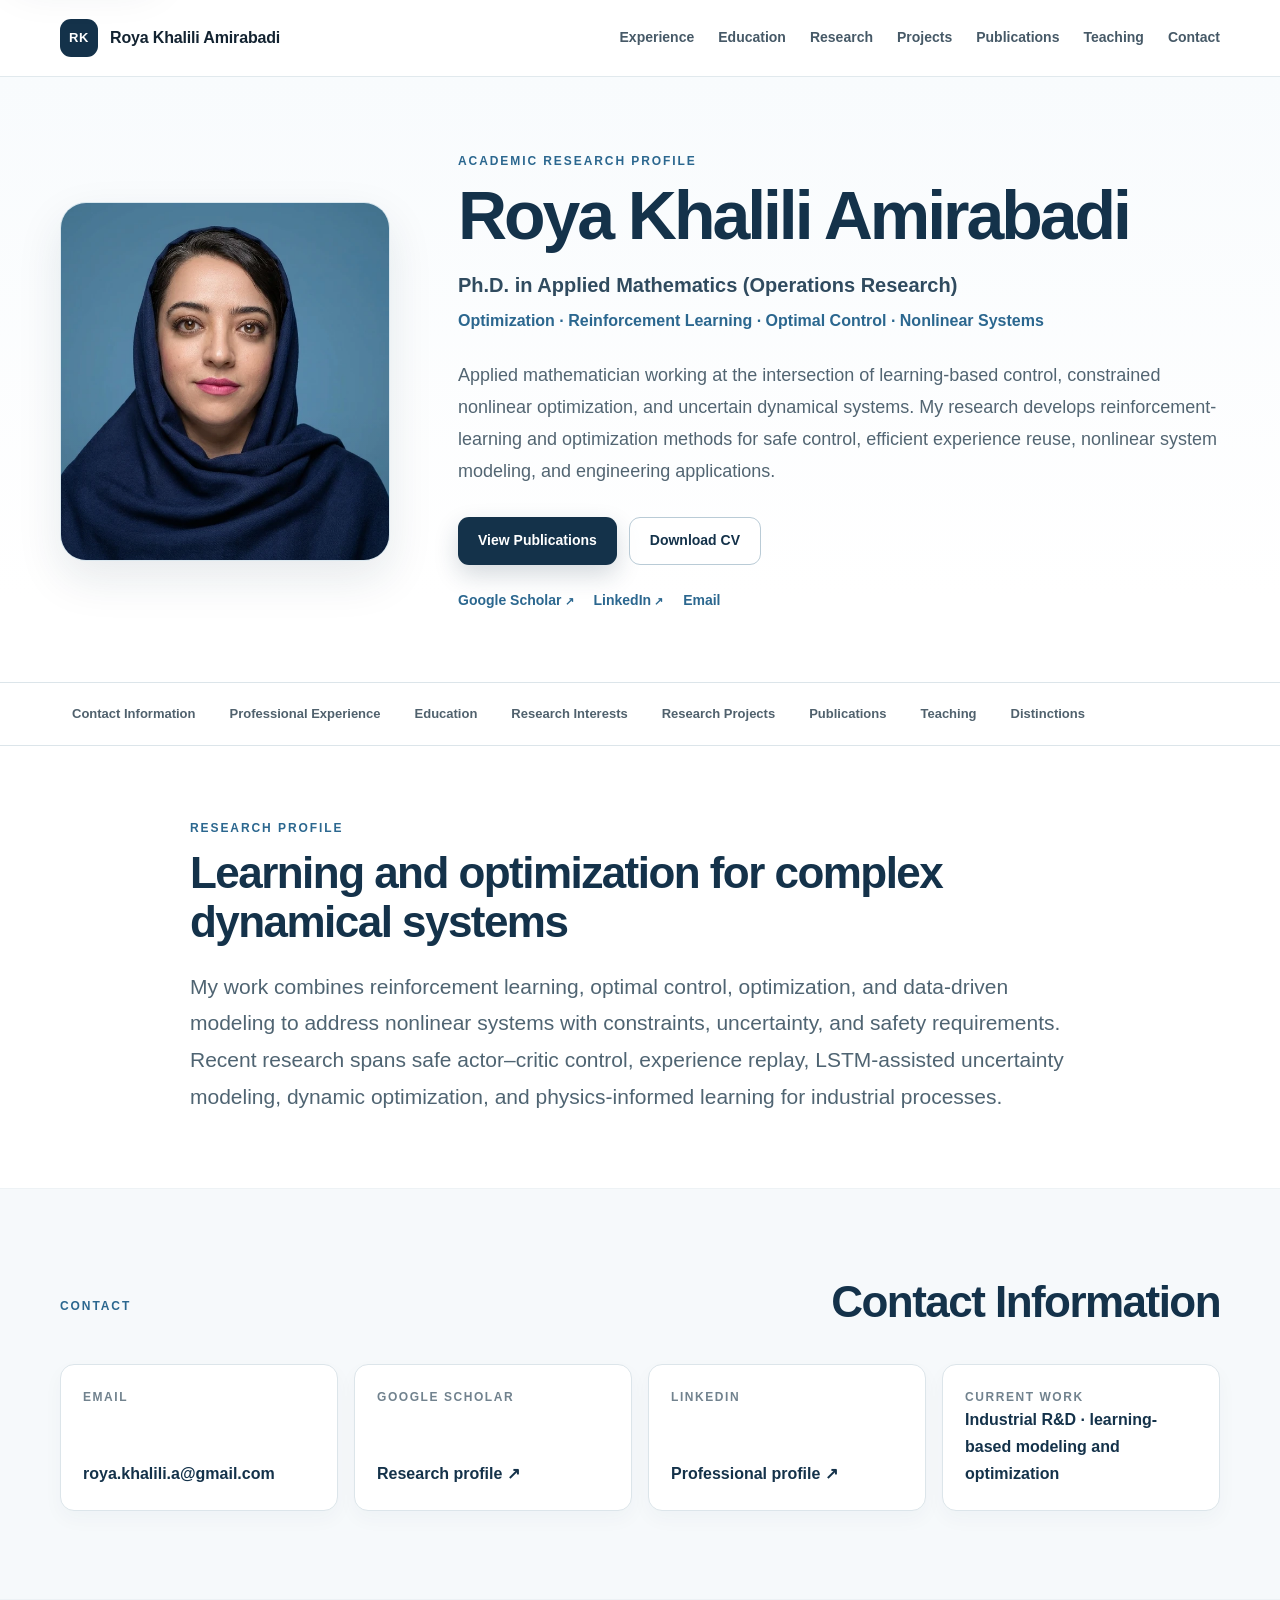
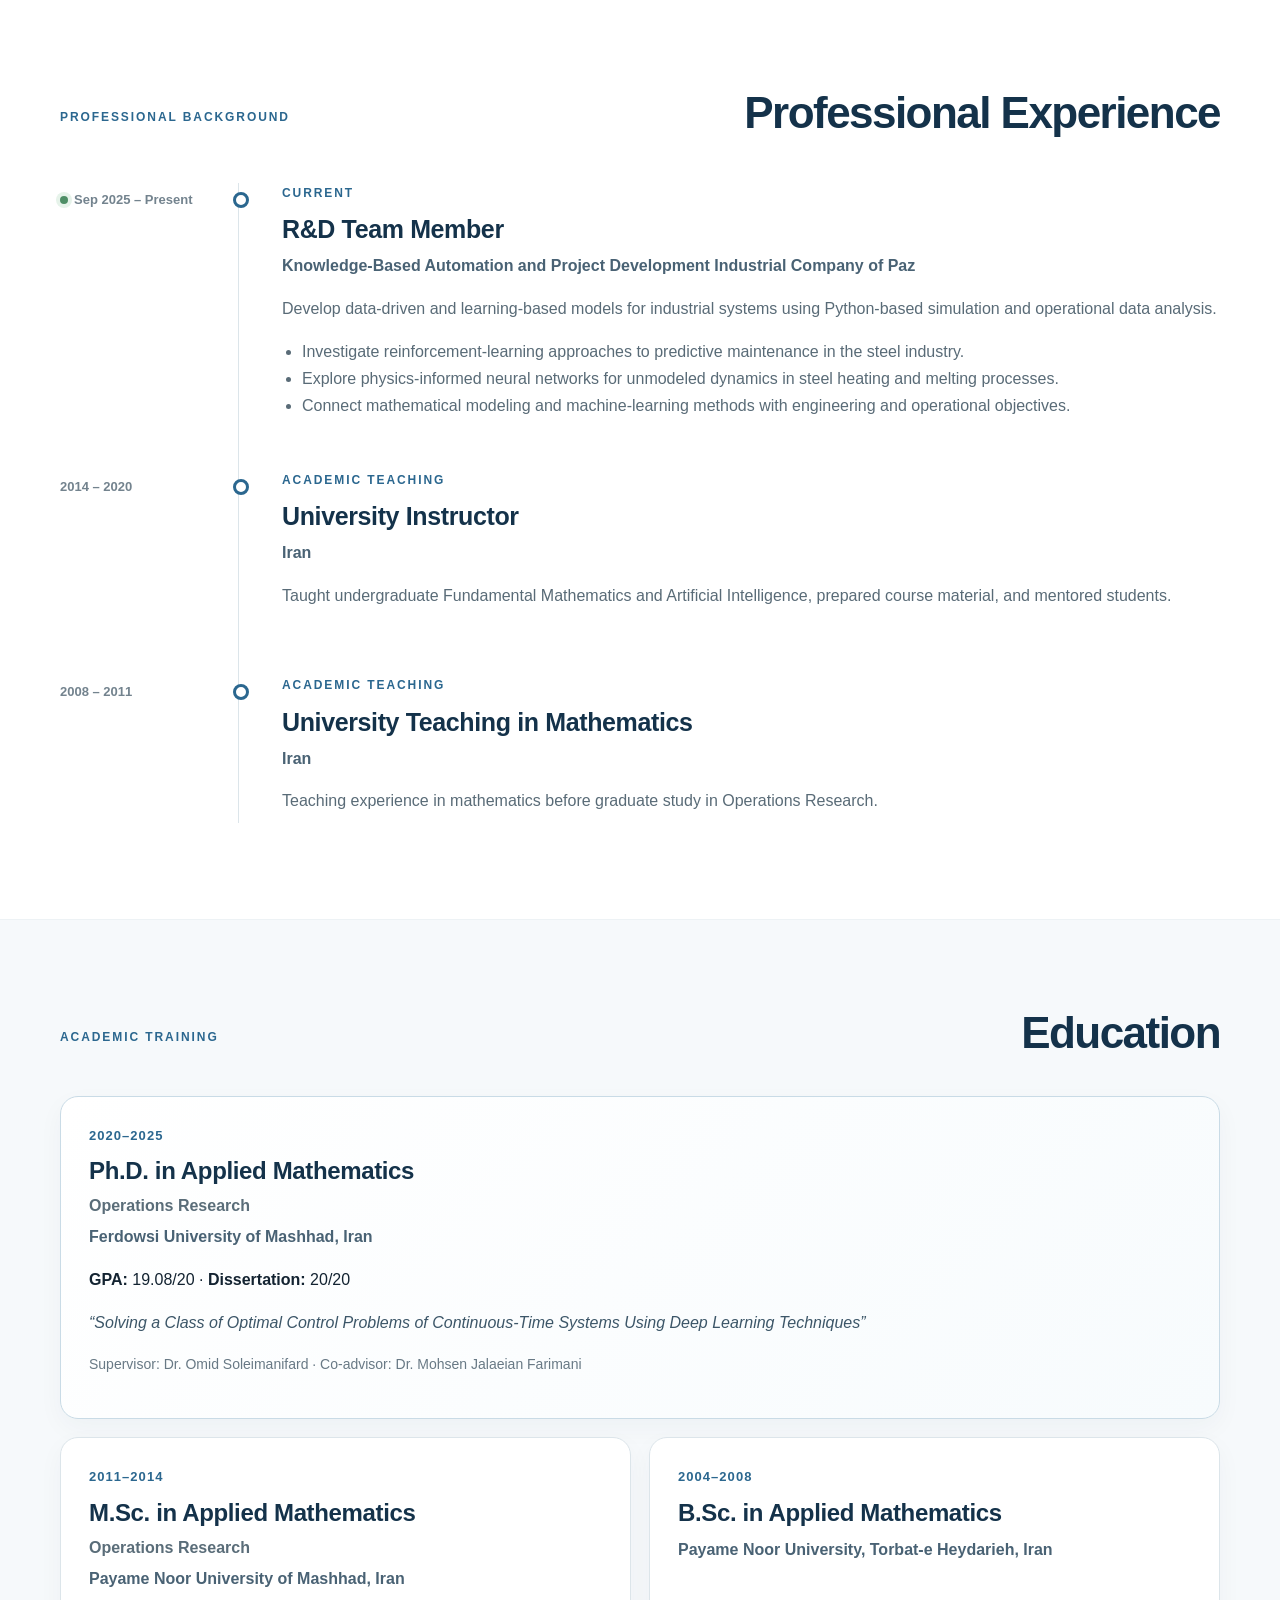
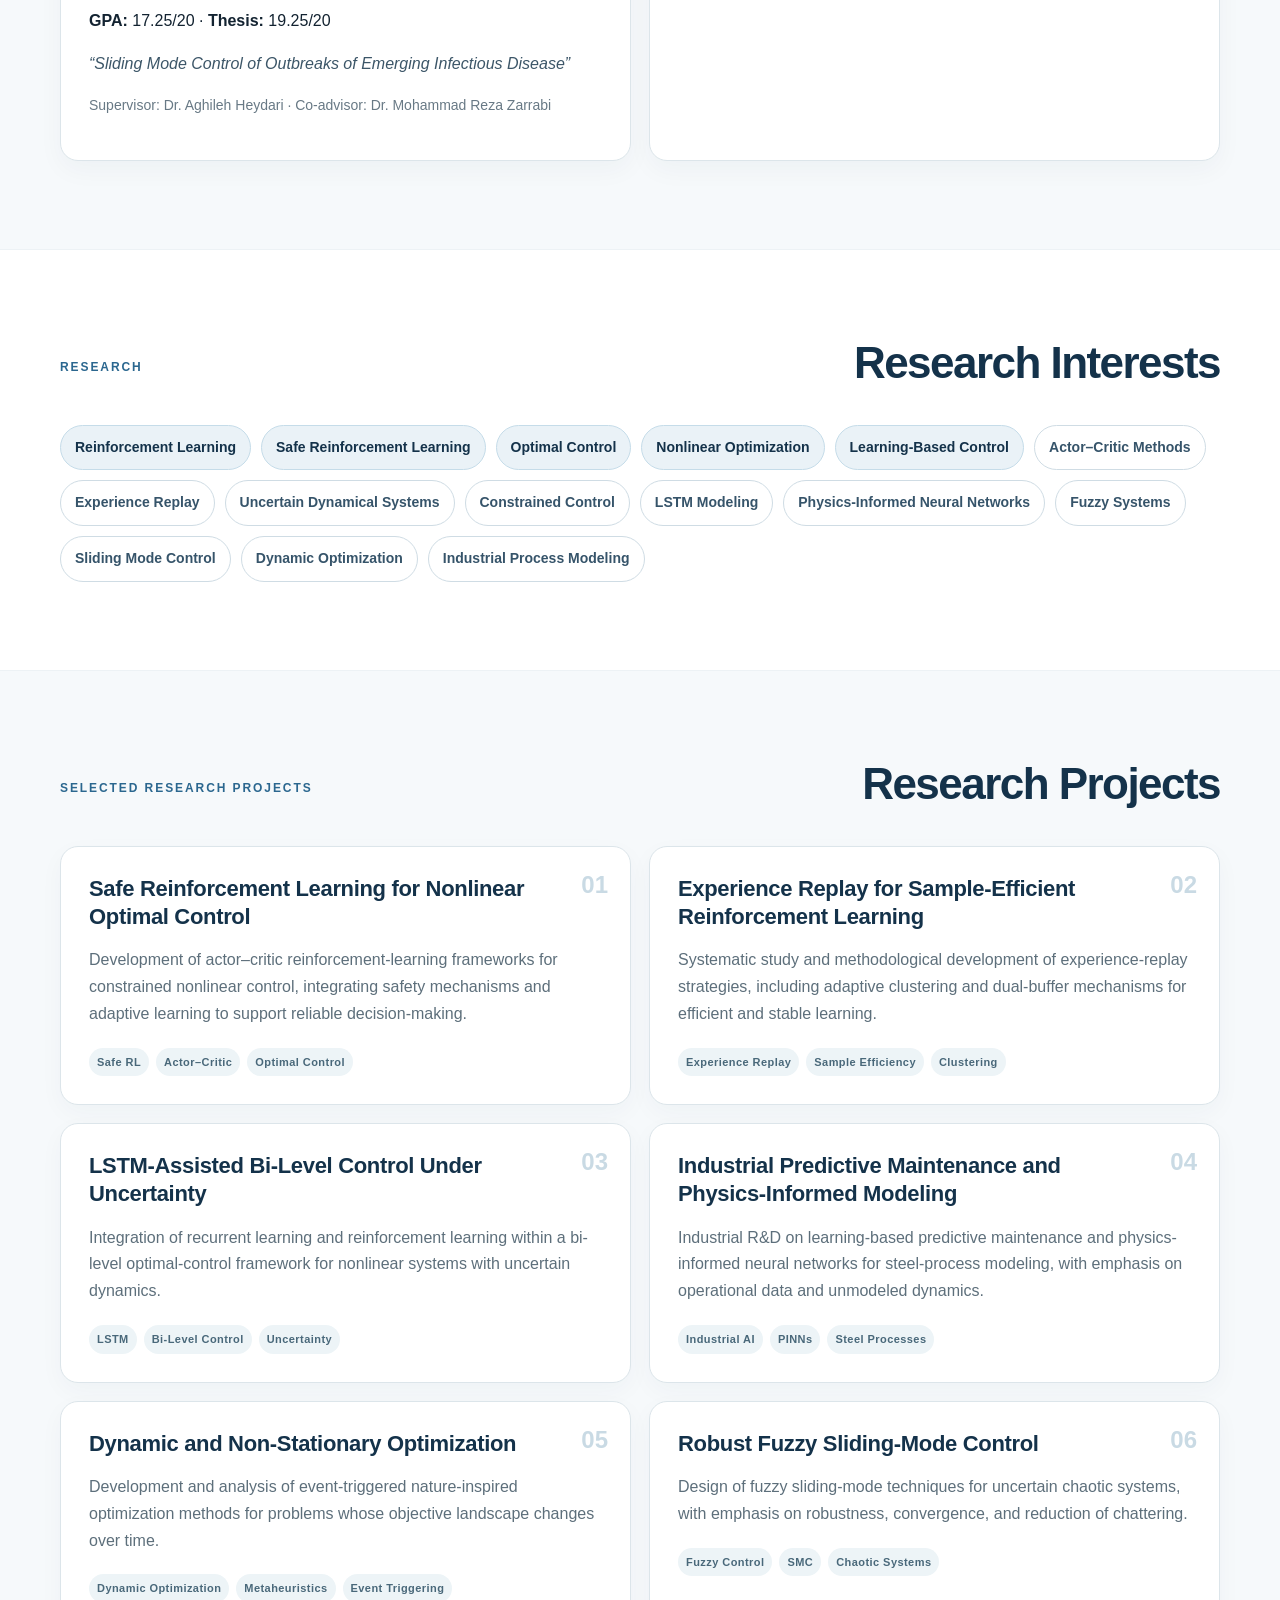
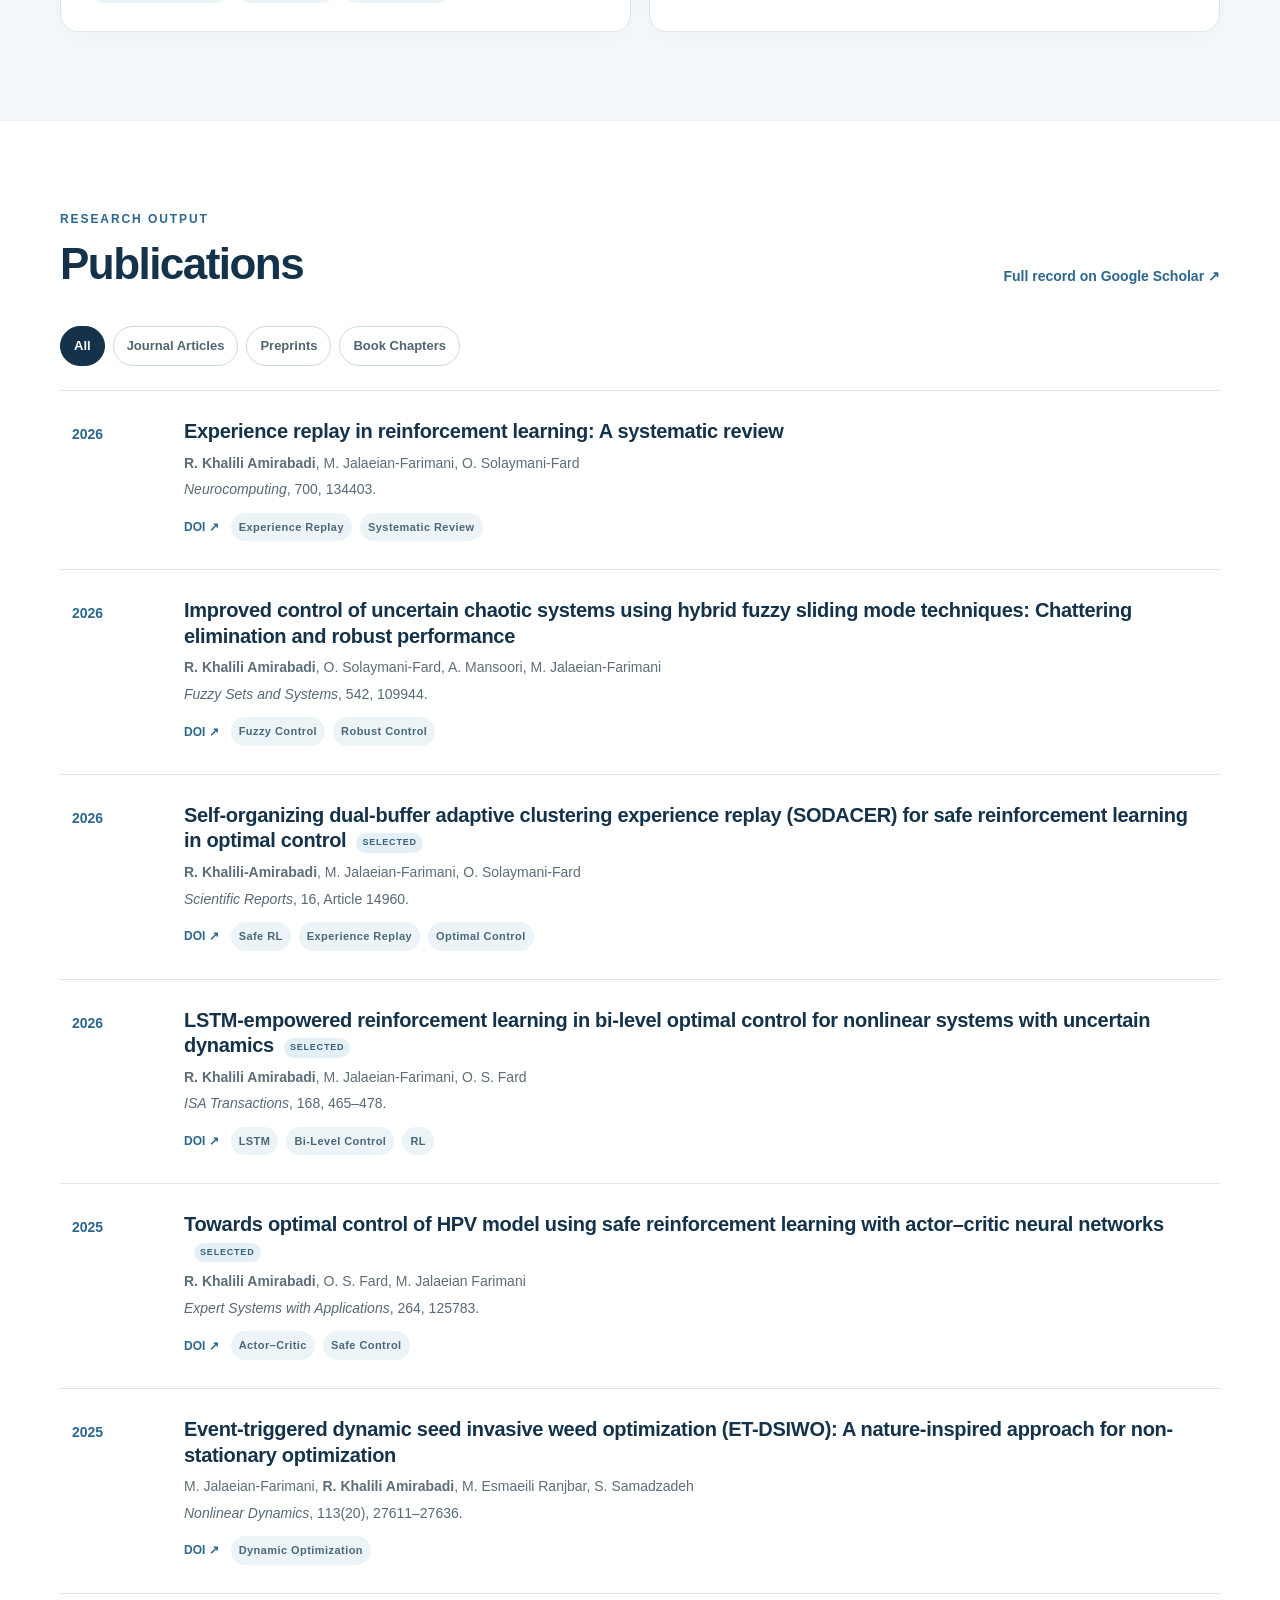
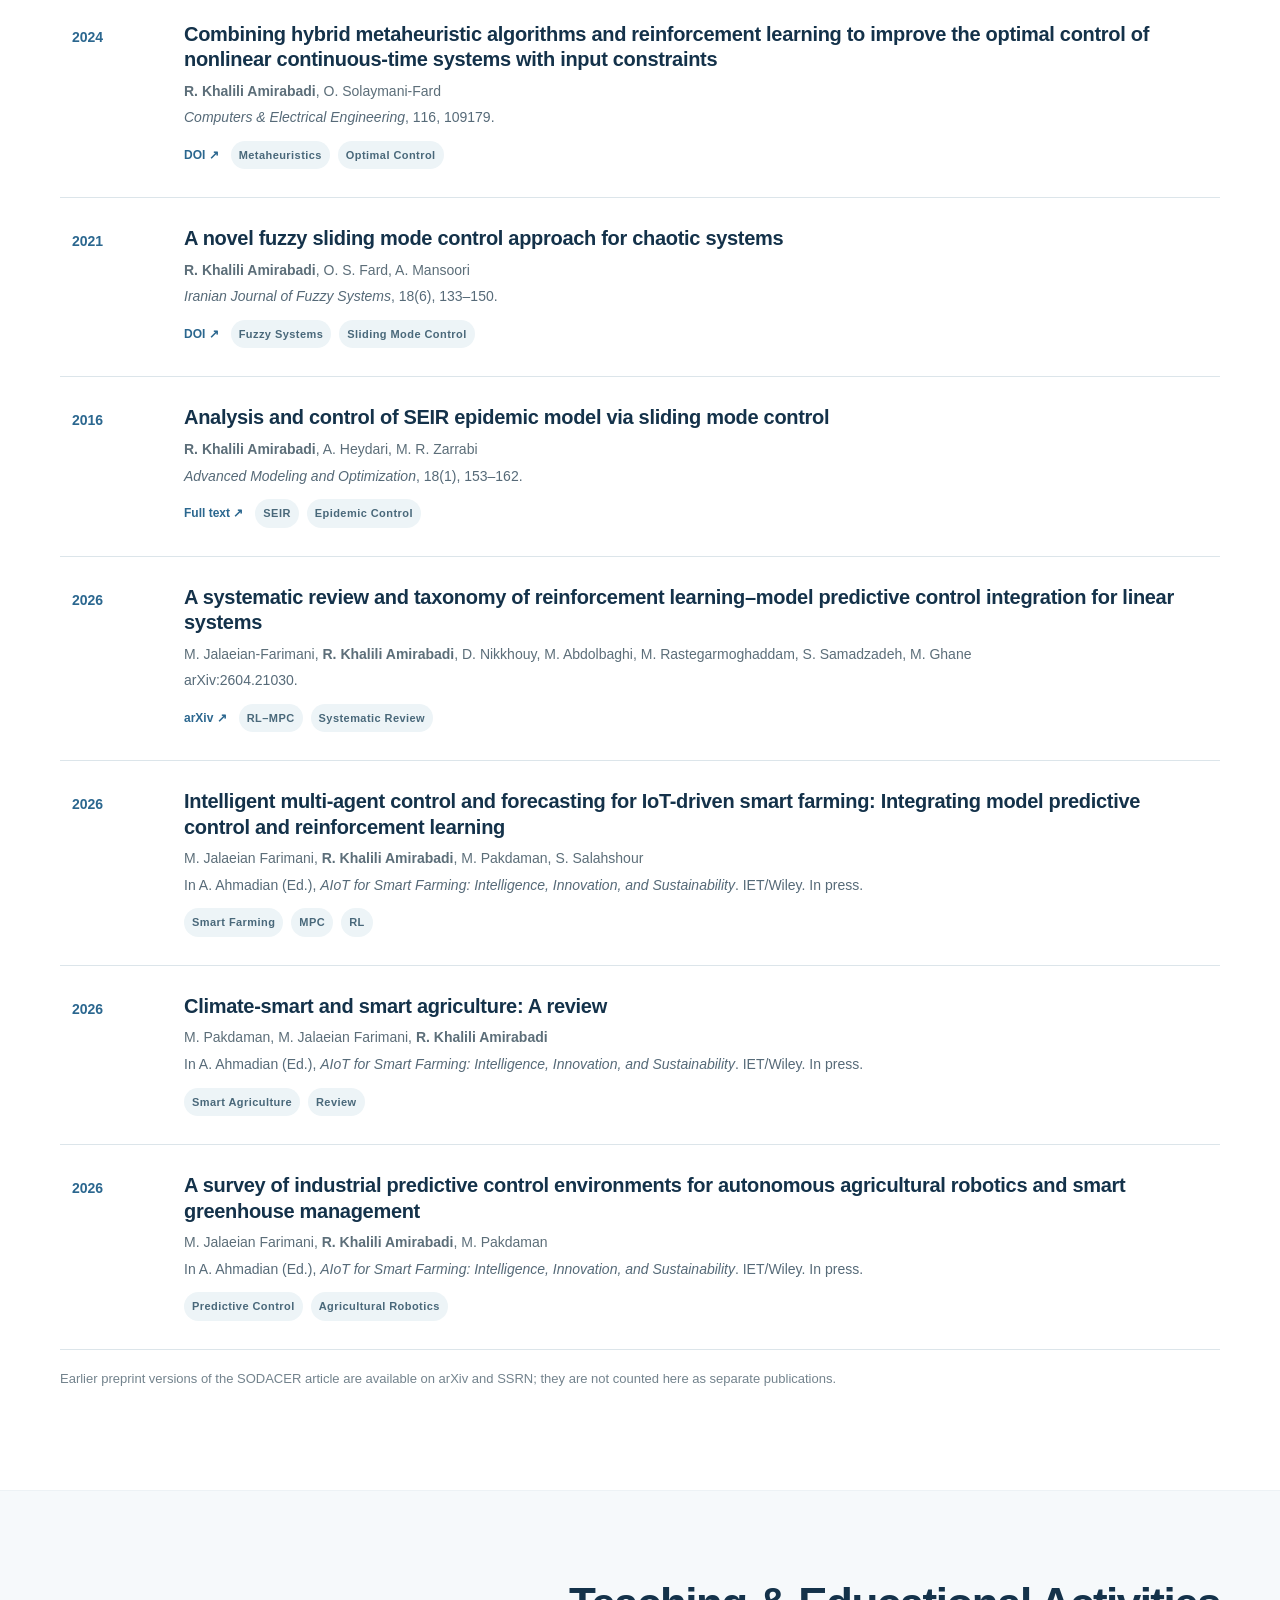
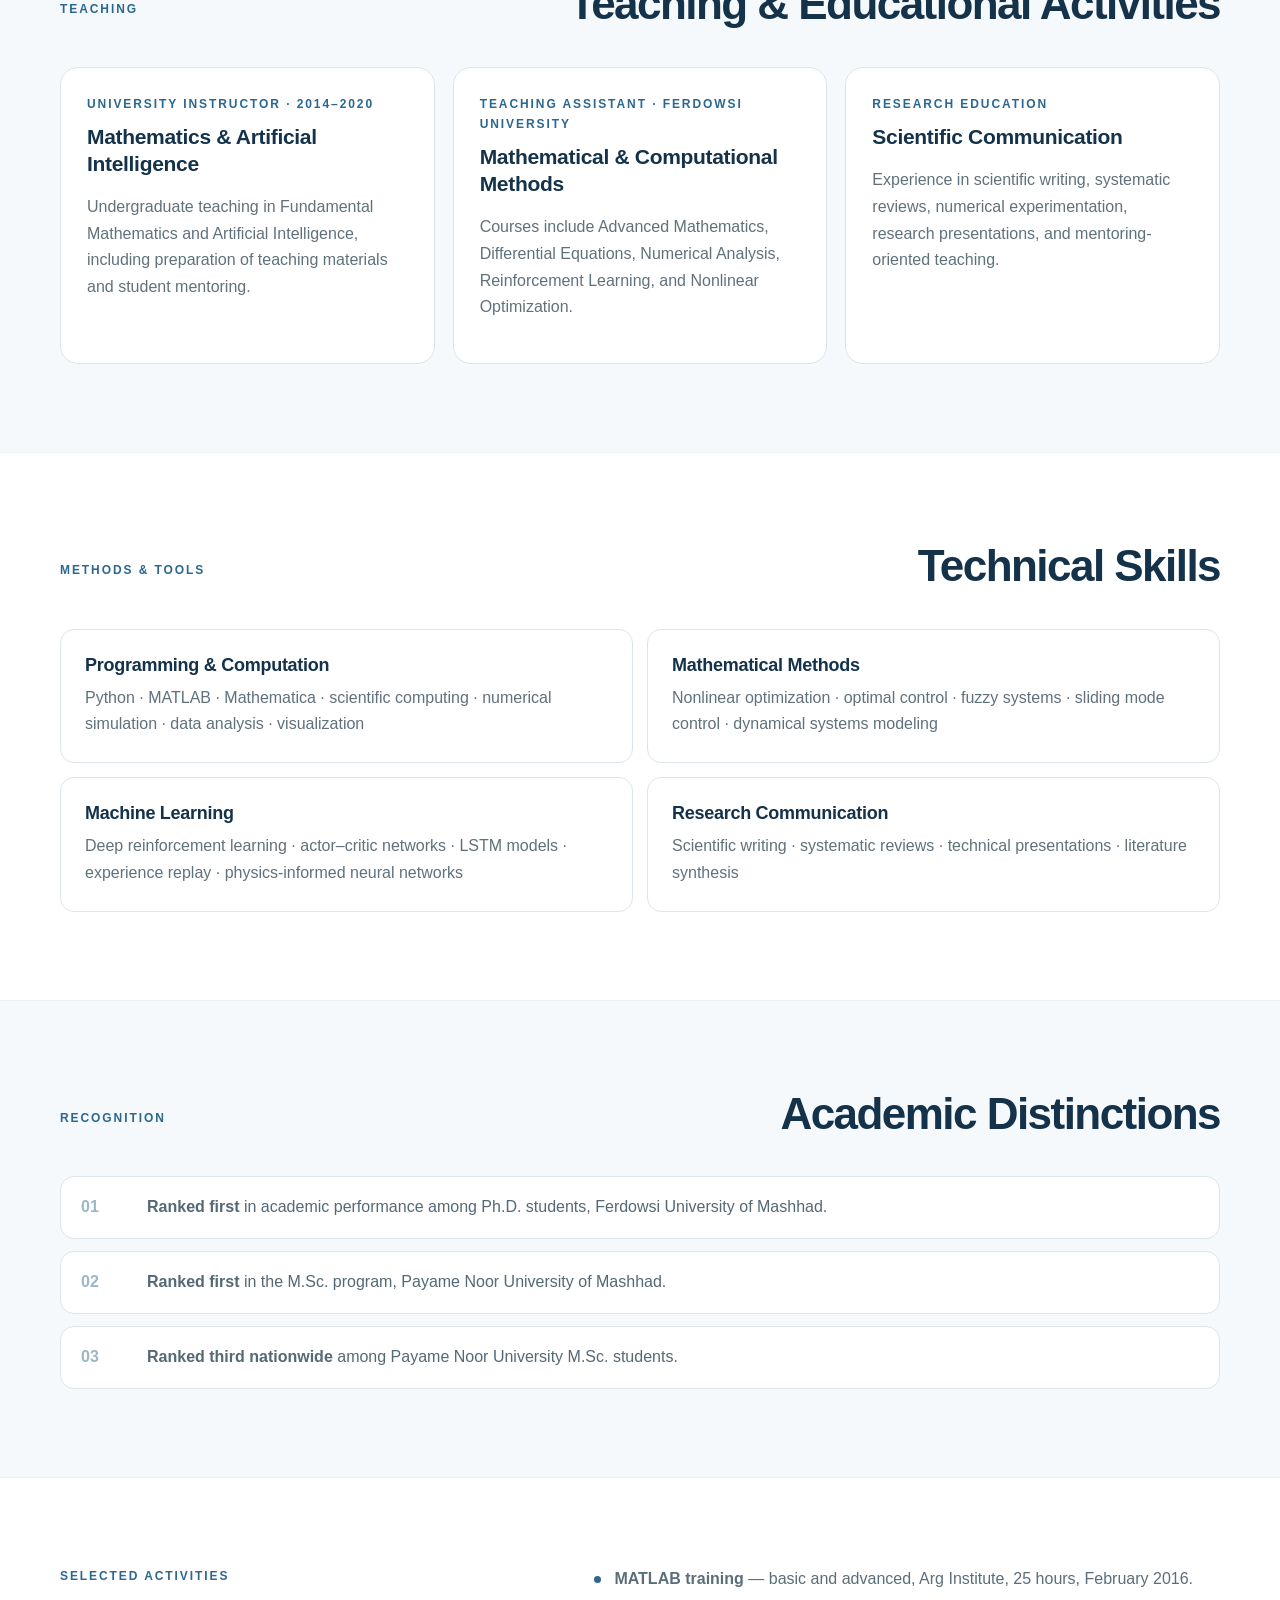
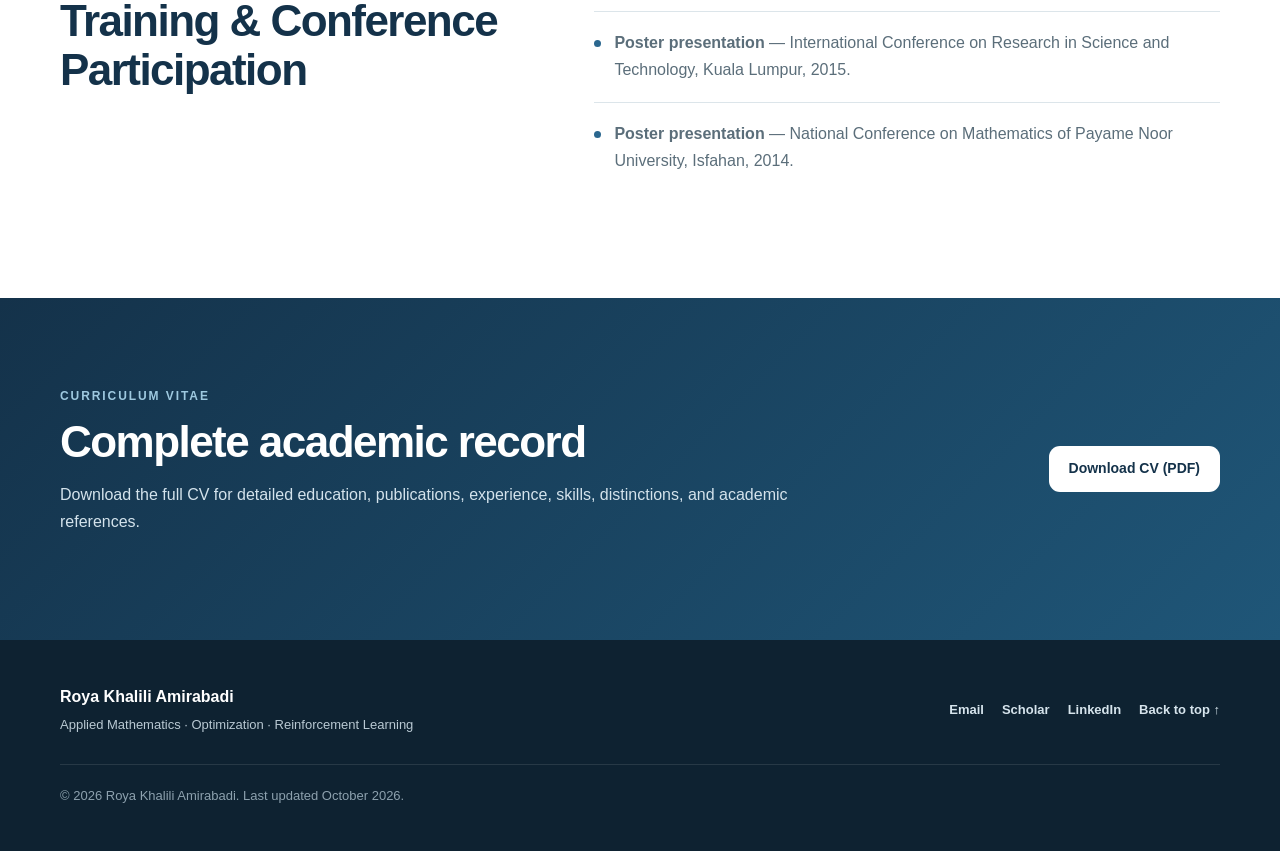
==== index.html @ 7af7f5ce "Publish academic website" ====
<!doctype html>
<html lang="en">
<head>
  <meta charset="utf-8" />
  <meta name="viewport" content="width=device-width, initial-scale=1" />
  <meta name="theme-color" content="#14324a" />
  <meta name="description" content="Academic website of Roya Khalili Amirabadi — Applied Mathematics, Optimization, Reinforcement Learning, Optimal Control, and intelligent dynamical systems." />
  <meta name="author" content="Roya Khalili Amirabadi" />
  <meta name="robots" content="index,follow" />

  <meta property="og:type" content="website" />
  <meta property="og:title" content="Roya Khalili Amirabadi | Applied Mathematics, Optimization & Reinforcement Learning" />
  <meta property="og:description" content="Research in reinforcement learning, nonlinear optimal control, optimization, uncertain dynamical systems, and industrial intelligent modeling." />
  <meta property="og:image" content="assets/og-profile.jpg" />
  <meta name="twitter:card" content="summary_large_image" />

  <title>Roya Khalili Amirabadi | Applied Mathematics · Optimization · Reinforcement Learning</title>
  <link rel="icon" href="assets/favicon.svg" type="image/svg+xml" />
  <link rel="stylesheet" href="styles.css" />

  <script type="application/ld+json">
  {
    "@context": "https://schema.org",
    "@type": "Person",
    "name": "Roya Khalili Amirabadi",
    "url": "",
    "image": "assets/roya-khalili-amirabadi.webp",
    "email": "mailto:roya.khalili.a@gmail.com",
    "jobTitle": "Applied Mathematics Researcher",
    "alumniOf": {
      "@type": "CollegeOrUniversity",
      "name": "Ferdowsi University of Mashhad"
    },
    "sameAs": [
      "https://scholar.google.com/citations?user=RggMn5oAAAAJ",
      "https://www.linkedin.com/in/roya-khalili-b30847133"
    ],
    "knowsAbout": [
      "Reinforcement Learning",
      "Optimal Control",
      "Optimization",
      "Safe Reinforcement Learning",
      "Nonlinear Dynamical Systems",
      "Physics-Informed Neural Networks"
    ]
  }
  </script>
</head>
<body>
  <a class="skip-link" href="#main">Skip to content</a>

  <header class="topbar" id="top">
    <div class="shell topbar-inner">
      <a class="brand" href="#home" aria-label="Roya Khalili Amirabadi home">
        <span class="brand-mark">RK</span>
        <span class="brand-name">Roya Khalili Amirabadi</span>
      </a>
      <button class="menu-button" type="button" aria-expanded="false" aria-controls="site-nav" aria-label="Open navigation">
        <span></span><span></span><span></span>
      </button>
      <nav class="site-nav" id="site-nav" aria-label="Primary navigation">
        <a href="#experience">Experience</a>
        <a href="#education">Education</a>
        <a href="#research">Research</a>
        <a href="#projects">Projects</a>
        <a href="#publications">Publications</a>
        <a href="#teaching">Teaching</a>
        <a href="#contact">Contact</a>
      </nav>
    </div>
  </header>

  <main id="main">
    <section class="hero section" id="home">
      <div class="shell hero-grid">
        <div class="portrait-wrap reveal">
          <div class="portrait-frame">
            <img src="assets/roya-khalili-amirabadi.webp" alt="Portrait of Roya Khalili Amirabadi" class="portrait" />
          </div>
        </div>

        <div class="hero-copy reveal">
          <p class="eyebrow">Academic Research Profile</p>
          <h1>Roya Khalili Amirabadi</h1>
          <p class="hero-role">Ph.D. in Applied Mathematics (Operations Research)</p>
          <p class="hero-fields">Optimization · Reinforcement Learning · Optimal Control · Nonlinear Systems</p>
          <p class="hero-summary">
            Applied mathematician working at the intersection of learning-based control, constrained nonlinear optimization, and uncertain dynamical systems. My research develops reinforcement-learning and optimization methods for safe control, efficient experience reuse, nonlinear system modeling, and engineering applications.
          </p>
          <div class="hero-actions">
            <a class="button primary" href="#publications">View Publications</a>
            <a class="button secondary" href="assets/Roya_Khalili_Amirabadi_CV.pdf" target="_blank" rel="noopener">Download CV</a>
          </div>
          <div class="profile-links" aria-label="Academic profile links">
            <a href="https://scholar.google.com/citations?user=RggMn5oAAAAJ" target="_blank" rel="noopener">Google Scholar</a>
            <a href="https://www.linkedin.com/in/roya-khalili-b30847133" target="_blank" rel="noopener">LinkedIn</a>
            <a href="mailto:roya.khalili.a@gmail.com">Email</a>
          </div>
        </div>
      </div>
    </section>

    <section class="quick-nav" aria-label="Section shortcuts">
      <div class="shell quick-nav-scroll">
        <a href="#contact">Contact Information</a>
        <a href="#experience">Professional Experience</a>
        <a href="#education">Education</a>
        <a href="#research">Research Interests</a>
        <a href="#projects">Research Projects</a>
        <a href="#publications">Publications</a>
        <a href="#teaching">Teaching</a>
        <a href="#distinctions">Distinctions</a>
      </div>
    </section>

    <section class="section compact" id="research-profile">
      <div class="shell narrow reveal">
        <p class="kicker">Research profile</p>
        <h2>Learning and optimization for complex dynamical systems</h2>
        <p class="lead">
          My work combines reinforcement learning, optimal control, optimization, and data-driven modeling to address nonlinear systems with constraints, uncertainty, and safety requirements. Recent research spans safe actor–critic control, experience replay, LSTM-assisted uncertainty modeling, dynamic optimization, and physics-informed learning for industrial processes.
        </p>
      </div>
    </section>

    <section class="section alt" id="contact">
      <div class="shell">
        <div class="section-heading reveal">
          <p class="kicker">Contact</p>
          <h2>Contact Information</h2>
        </div>
        <div class="contact-grid reveal">
          <article class="info-card">
            <span class="info-label">Email</span>
            <a href="mailto:roya.khalili.a@gmail.com">roya.khalili.a@gmail.com</a>
          </article>
          <article class="info-card">
            <span class="info-label">Google Scholar</span>
            <a href="https://scholar.google.com/citations?user=RggMn5oAAAAJ" target="_blank" rel="noopener">Research profile ↗</a>
          </article>
          <article class="info-card">
            <span class="info-label">LinkedIn</span>
            <a href="https://www.linkedin.com/in/roya-khalili-b30847133" target="_blank" rel="noopener">Professional profile ↗</a>
          </article>
          <article class="info-card">
            <span class="info-label">Current work</span>
            <span>Industrial R&amp;D · learning-based modeling and optimization</span>
          </article>
        </div>
      </div>
    </section>

    <section class="section" id="experience">
      <div class="shell">
        <div class="section-heading reveal">
          <p class="kicker">Professional background</p>
          <h2>Professional Experience</h2>
        </div>
        <div class="timeline reveal">
          <article class="timeline-item">
            <div class="timeline-meta"><span class="status-dot"></span>Sep 2025 – Present</div>
            <div class="timeline-content">
              <p class="overline">Current</p>
              <h3>R&amp;D Team Member</h3>
              <p class="institution">Knowledge-Based Automation and Project Development Industrial Company of Paz</p>
              <p>Develop data-driven and learning-based models for industrial systems using Python-based simulation and operational data analysis.</p>
              <ul>
                <li>Investigate reinforcement-learning approaches to predictive maintenance in the steel industry.</li>
                <li>Explore physics-informed neural networks for unmodeled dynamics in steel heating and melting processes.</li>
                <li>Connect mathematical modeling and machine-learning methods with engineering and operational objectives.</li>
              </ul>
            </div>
          </article>
          <article class="timeline-item">
            <div class="timeline-meta">2014 – 2020</div>
            <div class="timeline-content">
              <p class="overline">Academic teaching</p>
              <h3>University Instructor</h3>
              <p class="institution">Iran</p>
              <p>Taught undergraduate Fundamental Mathematics and Artificial Intelligence, prepared course material, and mentored students.</p>
            </div>
          </article>
          <article class="timeline-item">
            <div class="timeline-meta">2008 – 2011</div>
            <div class="timeline-content">
              <p class="overline">Academic teaching</p>
              <h3>University Teaching in Mathematics</h3>
              <p class="institution">Iran</p>
              <p>Teaching experience in mathematics before graduate study in Operations Research.</p>
            </div>
          </article>
        </div>
      </div>
    </section>

    <section class="section alt" id="education">
      <div class="shell">
        <div class="section-heading reveal">
          <p class="kicker">Academic training</p>
          <h2>Education</h2>
        </div>
        <div class="education-grid reveal">
          <article class="degree-card featured">
            <div class="degree-year">2020–2025</div>
            <h3>Ph.D. in Applied Mathematics</h3>
            <p class="degree-specialty">Operations Research</p>
            <p class="institution">Ferdowsi University of Mashhad, Iran</p>
            <p><strong>GPA:</strong> 19.08/20 · <strong>Dissertation:</strong> 20/20</p>
            <p class="thesis-title">“Solving a Class of Optimal Control Problems of Continuous-Time Systems Using Deep Learning Techniques”</p>
            <p class="small">Supervisor: Dr. Omid Soleimanifard · Co-advisor: Dr. Mohsen Jalaeian Farimani</p>
          </article>
          <article class="degree-card">
            <div class="degree-year">2011–2014</div>
            <h3>M.Sc. in Applied Mathematics</h3>
            <p class="degree-specialty">Operations Research</p>
            <p class="institution">Payame Noor University of Mashhad, Iran</p>
            <p><strong>GPA:</strong> 17.25/20 · <strong>Thesis:</strong> 19.25/20</p>
            <p class="thesis-title">“Sliding Mode Control of Outbreaks of Emerging Infectious Disease”</p>
            <p class="small">Supervisor: Dr. Aghileh Heydari · Co-advisor: Dr. Mohammad Reza Zarrabi</p>
          </article>
          <article class="degree-card">
            <div class="degree-year">2004–2008</div>
            <h3>B.Sc. in Applied Mathematics</h3>
            <p class="institution">Payame Noor University, Torbat-e Heydarieh, Iran</p>
          </article>
        </div>
      </div>
    </section>

    <section class="section" id="research">
      <div class="shell">
        <div class="section-heading reveal">
          <p class="kicker">Research</p>
          <h2>Research Interests</h2>
        </div>
        <div class="tag-cloud reveal" aria-label="Research interests">
          <span>Reinforcement Learning</span>
          <span>Safe Reinforcement Learning</span>
          <span>Optimal Control</span>
          <span>Nonlinear Optimization</span>
          <span>Learning-Based Control</span>
          <span>Actor–Critic Methods</span>
          <span>Experience Replay</span>
          <span>Uncertain Dynamical Systems</span>
          <span>Constrained Control</span>
          <span>LSTM Modeling</span>
          <span>Physics-Informed Neural Networks</span>
          <span>Fuzzy Systems</span>
          <span>Sliding Mode Control</span>
          <span>Dynamic Optimization</span>
          <span>Industrial Process Modeling</span>
        </div>
      </div>
    </section>

    <section class="section alt" id="projects">
      <div class="shell">
        <div class="section-heading reveal">
          <p class="kicker">Selected research projects</p>
          <h2>Research Projects</h2>
        </div>
        <div class="project-grid reveal">
          <article class="project-card">
            <span class="project-number">01</span>
            <h3>Safe Reinforcement Learning for Nonlinear Optimal Control</h3>
            <p>Development of actor–critic reinforcement-learning frameworks for constrained nonlinear control, integrating safety mechanisms and adaptive learning to support reliable decision-making.</p>
            <div class="project-tags"><span>Safe RL</span><span>Actor–Critic</span><span>Optimal Control</span></div>
          </article>
          <article class="project-card">
            <span class="project-number">02</span>
            <h3>Experience Replay for Sample-Efficient Reinforcement Learning</h3>
            <p>Systematic study and methodological development of experience-replay strategies, including adaptive clustering and dual-buffer mechanisms for efficient and stable learning.</p>
            <div class="project-tags"><span>Experience Replay</span><span>Sample Efficiency</span><span>Clustering</span></div>
          </article>
          <article class="project-card">
            <span class="project-number">03</span>
            <h3>LSTM-Assisted Bi-Level Control Under Uncertainty</h3>
            <p>Integration of recurrent learning and reinforcement learning within a bi-level optimal-control framework for nonlinear systems with uncertain dynamics.</p>
            <div class="project-tags"><span>LSTM</span><span>Bi-Level Control</span><span>Uncertainty</span></div>
          </article>
          <article class="project-card">
            <span class="project-number">04</span>
            <h3>Industrial Predictive Maintenance and Physics-Informed Modeling</h3>
            <p>Industrial R&amp;D on learning-based predictive maintenance and physics-informed neural networks for steel-process modeling, with emphasis on operational data and unmodeled dynamics.</p>
            <div class="project-tags"><span>Industrial AI</span><span>PINNs</span><span>Steel Processes</span></div>
          </article>
          <article class="project-card">
            <span class="project-number">05</span>
            <h3>Dynamic and Non-Stationary Optimization</h3>
            <p>Development and analysis of event-triggered nature-inspired optimization methods for problems whose objective landscape changes over time.</p>
            <div class="project-tags"><span>Dynamic Optimization</span><span>Metaheuristics</span><span>Event Triggering</span></div>
          </article>
          <article class="project-card">
            <span class="project-number">06</span>
            <h3>Robust Fuzzy Sliding-Mode Control</h3>
            <p>Design of fuzzy sliding-mode techniques for uncertain chaotic systems, with emphasis on robustness, convergence, and reduction of chattering.</p>
            <div class="project-tags"><span>Fuzzy Control</span><span>SMC</span><span>Chaotic Systems</span></div>
          </article>
        </div>
      </div>
    </section>

    <section class="section" id="publications">
      <div class="shell">
        <div class="section-heading publications-heading reveal">
          <div>
            <p class="kicker">Research output</p>
            <h2>Publications</h2>
          </div>
          <a class="text-link" href="https://scholar.google.com/citations?user=RggMn5oAAAAJ" target="_blank" rel="noopener">Full record on Google Scholar ↗</a>
        </div>

        <div class="publication-controls reveal" role="group" aria-label="Publication filters">
          <button class="filter active" data-filter="all">All</button>
          <button class="filter" data-filter="journal">Journal Articles</button>
          <button class="filter" data-filter="preprint">Preprints</button>
          <button class="filter" data-filter="chapter">Book Chapters</button>
        </div>

        <div class="publication-list reveal">
          <article class="publication" data-type="journal">
            <div class="pub-year">2026</div>
            <div class="pub-content">
              <h3>Experience replay in reinforcement learning: A systematic review</h3>
              <p class="authors"><strong>R. Khalili Amirabadi</strong>, M. Jalaeian-Farimani, O. Solaymani-Fard</p>
              <p class="venue"><em>Neurocomputing</em>, 700, 134403.</p>
              <div class="pub-actions">
                <a href="https://doi.org/10.1016/j.neucom.2026.134403" target="_blank" rel="noopener">DOI ↗</a>
                <span class="topic">Experience Replay</span><span class="topic">Systematic Review</span>
              </div>
            </div>
          </article>

          <article class="publication" data-type="journal">
            <div class="pub-year">2026</div>
            <div class="pub-content">
              <h3>Improved control of uncertain chaotic systems using hybrid fuzzy sliding mode techniques: Chattering elimination and robust performance</h3>
              <p class="authors"><strong>R. Khalili Amirabadi</strong>, O. Solaymani-Fard, A. Mansoori, M. Jalaeian-Farimani</p>
              <p class="venue"><em>Fuzzy Sets and Systems</em>, 542, 109944.</p>
              <div class="pub-actions">
                <a href="https://doi.org/10.1016/j.fss.2026.109944" target="_blank" rel="noopener">DOI ↗</a>
                <span class="topic">Fuzzy Control</span><span class="topic">Robust Control</span>
              </div>
            </div>
          </article>

          <article class="publication highlight" data-type="journal">
            <div class="pub-year">2026</div>
            <div class="pub-content">
              <h3>Self-organizing dual-buffer adaptive clustering experience replay (SODACER) for safe reinforcement learning in optimal control</h3>
              <p class="authors"><strong>R. Khalili-Amirabadi</strong>, M. Jalaeian-Farimani, O. Solaymani-Fard</p>
              <p class="venue"><em>Scientific Reports</em>, 16, Article 14960.</p>
              <div class="pub-actions">
                <a href="https://doi.org/10.1038/s41598-026-44517-1" target="_blank" rel="noopener">DOI ↗</a>
                <span class="topic">Safe RL</span><span class="topic">Experience Replay</span><span class="topic">Optimal Control</span>
              </div>
            </div>
          </article>

          <article class="publication highlight" data-type="journal">
            <div class="pub-year">2026</div>
            <div class="pub-content">
              <h3>LSTM-empowered reinforcement learning in bi-level optimal control for nonlinear systems with uncertain dynamics</h3>
              <p class="authors"><strong>R. Khalili Amirabadi</strong>, M. Jalaeian-Farimani, O. S. Fard</p>
              <p class="venue"><em>ISA Transactions</em>, 168, 465–478.</p>
              <div class="pub-actions">
                <a href="https://doi.org/10.1016/j.isatra.2025.11.027" target="_blank" rel="noopener">DOI ↗</a>
                <span class="topic">LSTM</span><span class="topic">Bi-Level Control</span><span class="topic">RL</span>
              </div>
            </div>
          </article>

          <article class="publication highlight" data-type="journal">
            <div class="pub-year">2025</div>
            <div class="pub-content">
              <h3>Towards optimal control of HPV model using safe reinforcement learning with actor–critic neural networks</h3>
              <p class="authors"><strong>R. Khalili Amirabadi</strong>, O. S. Fard, M. Jalaeian Farimani</p>
              <p class="venue"><em>Expert Systems with Applications</em>, 264, 125783.</p>
              <div class="pub-actions">
                <a href="https://doi.org/10.1016/j.eswa.2024.125783" target="_blank" rel="noopener">DOI ↗</a>
                <span class="topic">Actor–Critic</span><span class="topic">Safe Control</span>
              </div>
            </div>
          </article>

          <article class="publication" data-type="journal">
            <div class="pub-year">2025</div>
            <div class="pub-content">
              <h3>Event-triggered dynamic seed invasive weed optimization (ET-DSIWO): A nature-inspired approach for non-stationary optimization</h3>
              <p class="authors">M. Jalaeian-Farimani, <strong>R. Khalili Amirabadi</strong>, M. Esmaeili Ranjbar, S. Samadzadeh</p>
              <p class="venue"><em>Nonlinear Dynamics</em>, 113(20), 27611–27636.</p>
              <div class="pub-actions">
                <a href="https://doi.org/10.1007/s11071-025-11513-5" target="_blank" rel="noopener">DOI ↗</a>
                <span class="topic">Dynamic Optimization</span>
              </div>
            </div>
          </article>

          <article class="publication" data-type="journal">
            <div class="pub-year">2024</div>
            <div class="pub-content">
              <h3>Combining hybrid metaheuristic algorithms and reinforcement learning to improve the optimal control of nonlinear continuous-time systems with input constraints</h3>
              <p class="authors"><strong>R. Khalili Amirabadi</strong>, O. Solaymani-Fard</p>
              <p class="venue"><em>Computers &amp; Electrical Engineering</em>, 116, 109179.</p>
              <div class="pub-actions">
                <a href="https://doi.org/10.1016/j.compeleceng.2024.109179" target="_blank" rel="noopener">DOI ↗</a>
                <span class="topic">Metaheuristics</span><span class="topic">Optimal Control</span>
              </div>
            </div>
          </article>

          <article class="publication" data-type="journal">
            <div class="pub-year">2021</div>
            <div class="pub-content">
              <h3>A novel fuzzy sliding mode control approach for chaotic systems</h3>
              <p class="authors"><strong>R. Khalili Amirabadi</strong>, O. S. Fard, A. Mansoori</p>
              <p class="venue"><em>Iranian Journal of Fuzzy Systems</em>, 18(6), 133–150.</p>
              <div class="pub-actions">
                <a href="https://doi.org/10.22111/ijfs.2021.6338" target="_blank" rel="noopener">DOI ↗</a>
                <span class="topic">Fuzzy Systems</span><span class="topic">Sliding Mode Control</span>
              </div>
            </div>
          </article>

          <article class="publication" data-type="journal">
            <div class="pub-year">2016</div>
            <div class="pub-content">
              <h3>Analysis and control of SEIR epidemic model via sliding mode control</h3>
              <p class="authors"><strong>R. Khalili Amirabadi</strong>, A. Heydari, M. R. Zarrabi</p>
              <p class="venue"><em>Advanced Modeling and Optimization</em>, 18(1), 153–162.</p>
              <div class="pub-actions">
                <a href="https://camo.ici.ro/journal/vol18/v18a16.pdf" target="_blank" rel="noopener">Full text ↗</a>
                <span class="topic">SEIR</span><span class="topic">Epidemic Control</span>
              </div>
            </div>
          </article>

          <article class="publication" data-type="preprint">
            <div class="pub-year">2026</div>
            <div class="pub-content">
              <h3>A systematic review and taxonomy of reinforcement learning–model predictive control integration for linear systems</h3>
              <p class="authors">M. Jalaeian-Farimani, <strong>R. Khalili Amirabadi</strong>, D. Nikkhouy, M. Abdolbaghi, M. Rastegarmoghaddam, S. Samadzadeh, M. Ghane</p>
              <p class="venue">arXiv:2604.21030.</p>
              <div class="pub-actions">
                <a href="https://arxiv.org/abs/2604.21030" target="_blank" rel="noopener">arXiv ↗</a>
                <span class="topic">RL–MPC</span><span class="topic">Systematic Review</span>
              </div>
            </div>
          </article>

          <article class="publication" data-type="chapter">
            <div class="pub-year">2026</div>
            <div class="pub-content">
              <h3>Intelligent multi-agent control and forecasting for IoT-driven smart farming: Integrating model predictive control and reinforcement learning</h3>
              <p class="authors">M. Jalaeian Farimani, <strong>R. Khalili Amirabadi</strong>, M. Pakdaman, S. Salahshour</p>
              <p class="venue">In A. Ahmadian (Ed.), <em>AIoT for Smart Farming: Intelligence, Innovation, and Sustainability</em>. IET/Wiley. In press.</p>
              <div class="pub-actions"><span class="topic">Smart Farming</span><span class="topic">MPC</span><span class="topic">RL</span></div>
            </div>
          </article>

          <article class="publication" data-type="chapter">
            <div class="pub-year">2026</div>
            <div class="pub-content">
              <h3>Climate-smart and smart agriculture: A review</h3>
              <p class="authors">M. Pakdaman, M. Jalaeian Farimani, <strong>R. Khalili Amirabadi</strong></p>
              <p class="venue">In A. Ahmadian (Ed.), <em>AIoT for Smart Farming: Intelligence, Innovation, and Sustainability</em>. IET/Wiley. In press.</p>
              <div class="pub-actions"><span class="topic">Smart Agriculture</span><span class="topic">Review</span></div>
            </div>
          </article>

          <article class="publication" data-type="chapter">
            <div class="pub-year">2026</div>
            <div class="pub-content">
              <h3>A survey of industrial predictive control environments for autonomous agricultural robotics and smart greenhouse management</h3>
              <p class="authors">M. Jalaeian Farimani, <strong>R. Khalili Amirabadi</strong>, M. Pakdaman</p>
              <p class="venue">In A. Ahmadian (Ed.), <em>AIoT for Smart Farming: Intelligence, Innovation, and Sustainability</em>. IET/Wiley. In press.</p>
              <div class="pub-actions"><span class="topic">Predictive Control</span><span class="topic">Agricultural Robotics</span></div>
            </div>
          </article>
        </div>

        <p class="publication-note reveal">Earlier preprint versions of the SODACER article are available on arXiv and SSRN; they are not counted here as separate publications.</p>
      </div>
    </section>

    <section class="section alt" id="teaching">
      <div class="shell">
        <div class="section-heading reveal">
          <p class="kicker">Teaching</p>
          <h2>Teaching &amp; Educational Activities</h2>
        </div>
        <div class="teaching-grid reveal">
          <article class="teaching-card">
            <p class="overline">University Instructor · 2014–2020</p>
            <h3>Mathematics &amp; Artificial Intelligence</h3>
            <p>Undergraduate teaching in Fundamental Mathematics and Artificial Intelligence, including preparation of teaching materials and student mentoring.</p>
          </article>
          <article class="teaching-card">
            <p class="overline">Teaching Assistant · Ferdowsi University</p>
            <h3>Mathematical &amp; Computational Methods</h3>
            <p>Courses include Advanced Mathematics, Differential Equations, Numerical Analysis, Reinforcement Learning, and Nonlinear Optimization.</p>
          </article>
          <article class="teaching-card">
            <p class="overline">Research education</p>
            <h3>Scientific Communication</h3>
            <p>Experience in scientific writing, systematic reviews, numerical experimentation, research presentations, and mentoring-oriented teaching.</p>
          </article>
        </div>
      </div>
    </section>

    <section class="section" id="skills">
      <div class="shell">
        <div class="section-heading reveal">
          <p class="kicker">Methods &amp; tools</p>
          <h2>Technical Skills</h2>
        </div>
        <div class="skills-grid reveal">
          <article><h3>Programming &amp; Computation</h3><p>Python · MATLAB · Mathematica · scientific computing · numerical simulation · data analysis · visualization</p></article>
          <article><h3>Mathematical Methods</h3><p>Nonlinear optimization · optimal control · fuzzy systems · sliding mode control · dynamical systems modeling</p></article>
          <article><h3>Machine Learning</h3><p>Deep reinforcement learning · actor–critic networks · LSTM models · experience replay · physics-informed neural networks</p></article>
          <article><h3>Research Communication</h3><p>Scientific writing · systematic reviews · technical presentations · literature synthesis</p></article>
        </div>
      </div>
    </section>

    <section class="section alt" id="distinctions">
      <div class="shell">
        <div class="section-heading reveal">
          <p class="kicker">Recognition</p>
          <h2>Academic Distinctions</h2>
        </div>
        <div class="award-list reveal">
          <div class="award"><span>01</span><p><strong>Ranked first</strong> in academic performance among Ph.D. students, Ferdowsi University of Mashhad.</p></div>
          <div class="award"><span>02</span><p><strong>Ranked first</strong> in the M.Sc. program, Payame Noor University of Mashhad.</p></div>
          <div class="award"><span>03</span><p><strong>Ranked third nationwide</strong> among Payame Noor University M.Sc. students.</p></div>
        </div>
      </div>
    </section>

    <section class="section" id="training">
      <div class="shell two-column">
        <div class="reveal">
          <p class="kicker">Selected activities</p>
          <h2>Training &amp; Conference Participation</h2>
        </div>
        <div class="simple-list reveal">
          <p><strong>MATLAB training</strong> — basic and advanced, Arg Institute, 25 hours, February 2016.</p>
          <p><strong>Poster presentation</strong> — International Conference on Research in Science and Technology, Kuala Lumpur, 2015.</p>
          <p><strong>Poster presentation</strong> — National Conference on Mathematics of Payame Noor University, Isfahan, 2014.</p>
        </div>
      </div>
    </section>

    <section class="section cta" id="cv">
      <div class="shell cta-inner reveal">
        <div>
          <p class="kicker light">Curriculum vitae</p>
          <h2>Complete academic record</h2>
          <p>Download the full CV for detailed education, publications, experience, skills, distinctions, and academic references.</p>
        </div>
        <a class="button light-button" href="assets/Roya_Khalili_Amirabadi_CV.pdf" target="_blank" rel="noopener">Download CV (PDF)</a>
      </div>
    </section>
  </main>

  <footer class="footer">
    <div class="shell footer-inner">
      <div>
        <strong>Roya Khalili Amirabadi</strong>
        <p>Applied Mathematics · Optimization · Reinforcement Learning</p>
      </div>
      <div class="footer-links">
        <a href="mailto:roya.khalili.a@gmail.com">Email</a>
        <a href="https://scholar.google.com/citations?user=RggMn5oAAAAJ" target="_blank" rel="noopener">Scholar</a>
        <a href="https://www.linkedin.com/in/roya-khalili-b30847133" target="_blank" rel="noopener">LinkedIn</a>
        <a href="#top">Back to top ↑</a>
      </div>
      <p class="copyright">© <span id="year"></span> Roya Khalili Amirabadi. Last updated October 2026.</p>
    </div>
  </footer>

  <script src="script.js"></script>
</body>
</html>
---- styles.css ----
:root {
  --ink: #132331;
  --muted: #5e6d79;
  --navy: #14324a;
  --navy-2: #1c4566;
  --blue: #2b678f;
  --blue-soft: #eaf2f7;
  --line: #dce5ea;
  --paper: #ffffff;
  --wash: #f6f9fb;
  --shadow: 0 18px 45px rgba(18, 49, 72, 0.10);
  --radius: 18px;
  --shell: 1160px;
  --transition: 180ms ease;
}

* { box-sizing: border-box; }
html { scroll-behavior: smooth; scroll-padding-top: 86px; }
body {
  margin: 0;
  color: var(--ink);
  background: var(--paper);
  font-family: Inter, ui-sans-serif, -apple-system, BlinkMacSystemFont, "Segoe UI", Roboto, Helvetica, Arial, sans-serif;
  font-size: 16px;
  line-height: 1.68;
  -webkit-font-smoothing: antialiased;
  text-rendering: optimizeLegibility;
}

img { max-width: 100%; display: block; }
a { color: var(--blue); text-decoration: none; }
a:hover { color: var(--navy); }
button, a { -webkit-tap-highlight-color: transparent; }

.skip-link {
  position: fixed;
  left: 16px;
  top: -80px;
  z-index: 999;
  background: #fff;
  color: var(--navy);
  padding: 10px 16px;
  border-radius: 8px;
  box-shadow: var(--shadow);
}
.skip-link:focus { top: 12px; }

.shell { width: min(calc(100% - 40px), var(--shell)); margin: 0 auto; }
.narrow { max-width: 900px; }
.section { padding: 88px 0; }
.section.compact { padding: 72px 0; }
.section.alt { background: var(--wash); border-top: 1px solid #edf2f5; border-bottom: 1px solid #edf2f5; }

.topbar {
  position: sticky;
  top: 0;
  z-index: 100;
  background: rgba(255,255,255,.94);
  backdrop-filter: blur(16px);
  -webkit-backdrop-filter: blur(16px);
  border-bottom: 1px solid rgba(220,229,234,.85);
}
.topbar-inner { height: 76px; display: flex; align-items: center; justify-content: space-between; gap: 24px; }
.brand { display: inline-flex; align-items: center; gap: 12px; color: var(--ink); font-weight: 700; letter-spacing: -.01em; }
.brand-mark {
  width: 38px; height: 38px; border-radius: 11px; display: grid; place-items: center;
  background: var(--navy); color: #fff; font-size: 13px; font-weight: 800; letter-spacing: .05em;
}
.brand-name { white-space: nowrap; }
.site-nav { display: flex; align-items: center; gap: 24px; font-size: 14px; font-weight: 600; }
.site-nav a { color: #465967; position: relative; }
.site-nav a::after { content: ""; position: absolute; left: 0; right: 100%; bottom: -6px; height: 2px; background: var(--blue); transition: right var(--transition); }
.site-nav a:hover::after, .site-nav a.active::after { right: 0; }
.site-nav a.active { color: var(--navy); }
.menu-button { display: none; border: 0; background: transparent; padding: 8px; }
.menu-button span { display: block; width: 24px; height: 2px; background: var(--navy); margin: 5px 0; border-radius: 2px; }

.hero { padding-top: 74px; padding-bottom: 70px; background: linear-gradient(180deg, #f8fbfd 0%, #ffffff 86%); }
.hero-grid { display: grid; grid-template-columns: 330px minmax(0,1fr); gap: 68px; align-items: center; }
.portrait-frame {
  position: relative;
  border-radius: 26px;
  overflow: hidden;
  background: #cfe2ec;
  box-shadow: var(--shadow);
  border: 1px solid #d9e7ee;
}
.portrait-frame::after {
  content:"";
  position:absolute;
  inset:auto 0 0;
  height: 42%;
  background: linear-gradient(180deg, transparent, rgba(7,34,53,.08));
  pointer-events:none;
}
.portrait { width: 100%; aspect-ratio: 0.92; object-fit: cover; object-position: 50% 42%; }
.eyebrow, .kicker, .overline {
  text-transform: uppercase;
  letter-spacing: .16em;
  font-size: 12px;
  font-weight: 800;
  color: var(--blue);
  margin: 0 0 10px;
}
.hero h1 { margin: 0; font-size: clamp(42px, 6vw, 68px); line-height: 1.02; letter-spacing: -.045em; color: var(--navy); }
.hero-role { margin: 18px 0 0; font-size: 20px; font-weight: 650; color: #304b5f; }
.hero-fields { margin: 6px 0 0; color: var(--blue); font-weight: 600; }
.hero-summary { max-width: 760px; margin: 24px 0 0; font-size: 18px; color: #526572; line-height: 1.78; }
.hero-actions { display: flex; flex-wrap: wrap; gap: 12px; margin-top: 30px; }
.button { display: inline-flex; align-items: center; justify-content: center; min-height: 46px; padding: 11px 20px; border-radius: 11px; font-weight: 750; font-size: 14px; transition: transform var(--transition), box-shadow var(--transition), background var(--transition); }
.button:hover { transform: translateY(-1px); }
.button.primary { background: var(--navy); color: #fff; box-shadow: 0 10px 24px rgba(20,50,74,.18); }
.button.primary:hover { background: #0f293d; color: #fff; }
.button.secondary { border: 1px solid #b9cbd6; color: var(--navy); background: rgba(255,255,255,.8); }
.button.secondary:hover { background: #fff; box-shadow: 0 8px 24px rgba(20,50,74,.08); }
.profile-links { display: flex; flex-wrap: wrap; gap: 20px; margin-top: 24px; font-size: 14px; font-weight: 650; }
.profile-links a::after { content: " ↗"; font-size: 11px; }
.profile-links a[href^="mailto"]::after { content: ""; }

.quick-nav { border-top: 1px solid var(--line); border-bottom: 1px solid var(--line); background: #fff; }
.quick-nav-scroll { display: flex; gap: 10px; overflow-x: auto; padding: 13px 0; scrollbar-width: none; }
.quick-nav-scroll::-webkit-scrollbar { display:none; }
.quick-nav a { flex: 0 0 auto; color: #50616d; font-size: 13px; font-weight: 650; padding: 7px 12px; border-radius: 999px; }
.quick-nav a:hover { color: var(--navy); background: var(--blue-soft); }

.section-heading { display: flex; align-items: flex-end; justify-content: space-between; gap: 24px; margin-bottom: 38px; }
.section-heading h2, .narrow h2, .two-column h2, .cta h2 { margin: 0; font-size: clamp(30px,4vw,44px); line-height: 1.12; letter-spacing: -.035em; color: var(--navy); }
.lead { font-size: 21px; color: #4f6472; line-height: 1.75; margin: 22px 0 0; }
.text-link { font-size: 14px; font-weight: 700; white-space: nowrap; }

.contact-grid { display: grid; grid-template-columns: repeat(4,1fr); gap: 16px; }
.info-card { background: #fff; border: 1px solid var(--line); border-radius: 14px; padding: 22px; min-height: 130px; display: flex; flex-direction: column; justify-content: space-between; box-shadow: 0 8px 20px rgba(31,62,84,.035); }
.info-label { font-size: 12px; text-transform: uppercase; letter-spacing: .13em; color: #71828e; font-weight: 800; }
.info-card a, .info-card > span:last-child { color: var(--navy); font-weight: 650; }

.timeline { position: relative; }
.timeline::before { content:""; position:absolute; left: 178px; top: 8px; bottom: 8px; width: 1px; background: var(--line); }
.timeline-item { display: grid; grid-template-columns: 160px 1fr; gap: 48px; padding: 8px 0 42px; position: relative; }
.timeline-item:last-child { padding-bottom: 0; }
.timeline-meta { font-size: 13px; color: #73838e; font-weight: 700; padding-top: 6px; position: relative; }
.status-dot { width: 8px; height: 8px; border-radius: 50%; background: #4e8e66; display: inline-block; margin-right: 6px; box-shadow: 0 0 0 4px #e6f3ea; }
.timeline-content { position: relative; padding-left: 14px; }
.timeline-content::before { content:""; position:absolute; left:-35px; top:9px; width: 10px; height: 10px; border-radius:50%; background:#fff; border:3px solid var(--blue); }
.timeline-content h3, .degree-card h3, .project-card h3, .publication h3, .teaching-card h3, .skills-grid h3 { margin: 0 0 8px; color: var(--navy); line-height: 1.28; letter-spacing: -.015em; }
.timeline-content h3 { font-size: 25px; }
.institution { color: #496274; font-weight: 650; margin: 0 0 14px; }
.timeline-content p:not(.overline):not(.institution), .timeline-content li { color: #596b77; }
.timeline-content ul { margin: 12px 0 0; padding-left: 20px; }

.education-grid { display: grid; grid-template-columns: repeat(2,1fr); gap: 18px; }
.degree-card { background: #fff; border: 1px solid var(--line); border-radius: var(--radius); padding: 28px; box-shadow: 0 9px 26px rgba(20,50,74,.04); }
.degree-card.featured { grid-column: span 2; border-color: #c9dbe6; background: linear-gradient(135deg, #fff 0%, #f7fbfd 100%); }
.degree-year { color: var(--blue); font-size: 13px; font-weight: 800; letter-spacing: .08em; margin-bottom: 10px; }
.degree-card h3 { font-size: 24px; }
.degree-specialty { margin: -2px 0 4px; font-weight: 700; color: #5a6d79; }
.thesis-title { font-style: italic; color: #3c5668; }
.small { font-size: 14px; color: #687985; }

.tag-cloud { display: flex; flex-wrap: wrap; gap: 10px; }
.tag-cloud span { padding: 10px 14px; border: 1px solid #cfdce4; border-radius: 999px; color: #36546a; background: #fff; font-size: 14px; font-weight: 650; }
.tag-cloud span:nth-child(-n+5) { background: var(--blue-soft); border-color: #c5dce9; color: var(--navy); }

.project-grid { display: grid; grid-template-columns: repeat(2,1fr); gap: 18px; }
.project-card { background: #fff; border: 1px solid var(--line); border-radius: var(--radius); padding: 28px; position: relative; overflow: hidden; box-shadow: 0 8px 24px rgba(20,50,74,.035); transition: transform var(--transition), box-shadow var(--transition), border-color var(--transition); }
.project-card:hover { transform: translateY(-3px); box-shadow: var(--shadow); border-color: #bfd5e2; }
.project-number { position: absolute; right: 22px; top: 18px; color: #c9dae4; font-size: 24px; font-weight: 800; }
.project-card h3 { font-size: 22px; max-width: 85%; }
.project-card p { color: #5d6f7b; margin-bottom: 20px; }
.project-tags { display: flex; flex-wrap: wrap; gap: 7px; }
.project-tags span, .topic { font-size: 11px; font-weight: 800; letter-spacing: .04em; color: #49687a; background: #edf4f7; padding: 5px 8px; border-radius: 999px; }

.publications-heading { align-items: end; }
.publication-controls { display: flex; flex-wrap: wrap; gap: 8px; margin-bottom: 24px; }
.filter { border: 1px solid #cbd9e1; background: #fff; color: #506572; border-radius: 999px; padding: 8px 13px; font: inherit; font-size: 13px; font-weight: 700; cursor: pointer; transition: all var(--transition); }
.filter.active, .filter:hover { background: var(--navy); border-color: var(--navy); color: #fff; }
.publication-list { border-top: 1px solid var(--line); }
.publication { display: grid; grid-template-columns: 86px 1fr; gap: 26px; padding: 28px 12px; border-bottom: 1px solid var(--line); transition: background var(--transition), padding var(--transition), opacity var(--transition); }
.publication:hover { background: #fbfdfe; padding-left: 18px; padding-right: 18px; }
.publication.hidden { display: none; }
.pub-year { font-size: 14px; font-weight: 850; color: var(--blue); padding-top: 4px; }
.publication h3 { font-size: 20px; margin-bottom: 7px; }
.publication.highlight h3::after { content:"Selected"; display:inline-block; margin-left: 10px; vertical-align: 2px; font-size:9px; text-transform:uppercase; letter-spacing:.09em; padding:4px 6px; border-radius:999px; background:#e5f0f6; color:#37637e; }
.authors { margin: 0; color: #5c6e79; font-size: 14px; }
.venue { margin: 3px 0 0; color: #566a78; font-size: 14px; }
.pub-actions { margin-top: 11px; display: flex; flex-wrap: wrap; align-items: center; gap: 8px; }
.pub-actions a { font-size: 12px; font-weight: 800; margin-right: 4px; }
.publication-note { color: #73838d; font-size: 13px; margin-top: 18px; }

.teaching-grid { display: grid; grid-template-columns: repeat(3,1fr); gap: 18px; }
.teaching-card { background: #fff; border: 1px solid var(--line); border-radius: var(--radius); padding: 26px; }
.teaching-card h3 { font-size: 21px; }
.teaching-card p:last-child { color: #60717c; }

.skills-grid { display: grid; grid-template-columns: repeat(2,1fr); gap: 14px; }
.skills-grid article { border: 1px solid var(--line); border-radius: 14px; padding: 24px; }
.skills-grid h3 { font-size: 18px; }
.skills-grid p { margin: 0; color: #60717c; }

.award-list { display: grid; gap: 12px; }
.award { display: grid; grid-template-columns: 48px 1fr; gap: 18px; align-items: center; background:#fff; border:1px solid var(--line); border-radius:14px; padding:17px 20px; }
.award > span { color: #9bb7c9; font-weight: 850; }
.award p { margin:0; color:#546875; }

.two-column { display: grid; grid-template-columns: .85fr 1.15fr; gap: 72px; align-items: start; }
.simple-list p { margin:0; padding: 0 0 18px 20px; position:relative; color:#5b6e7a; border-bottom:1px solid var(--line); margin-bottom:18px; }
.simple-list p::before { content:""; width:7px; height:7px; border-radius:50%; background:var(--blue); position:absolute; left:0; top:.64em; }
.simple-list p:last-child { border-bottom:0; }

.cta { background: linear-gradient(135deg, #14324a, #1f5678); color:#fff; }
.cta-inner { display:flex; align-items:center; justify-content:space-between; gap:40px; }
.cta h2 { color:#fff; }
.cta p:not(.kicker) { color:#d4e3ec; max-width:730px; }
.kicker.light { color:#9ec9e0; }
.light-button { background:#fff; color:var(--navy); white-space:nowrap; }
.light-button:hover { color:var(--navy); box-shadow:0 10px 28px rgba(0,0,0,.18); }

.footer { background:#0e2231; color:#b9c9d3; padding:44px 0; }
.footer-inner { display:grid; grid-template-columns:1fr auto; gap:24px 40px; align-items:center; }
.footer strong { color:#fff; }
.footer p { margin:4px 0 0; font-size:13px; }
.footer-links { display:flex; flex-wrap:wrap; gap:18px; font-size:13px; font-weight:700; }
.footer a { color:#d6e4ec; }
.footer a:hover { color:#fff; }
.copyright { grid-column:1 / -1; padding-top:20px; border-top:1px solid rgba(255,255,255,.10); color:#8da1ae; }

.reveal { opacity: 0; transform: translateY(16px); transition: opacity 600ms ease, transform 600ms ease; }
.reveal.visible { opacity: 1; transform: none; }
@media (prefers-reduced-motion: reduce) {
  html { scroll-behavior: auto; }
  .reveal { opacity:1; transform:none; transition:none; }
  * { transition-duration: .01ms !important; }
}

@media (max-width: 980px) {
  .site-nav { position: fixed; inset: 76px 0 auto; background:#fff; border-bottom:1px solid var(--line); padding:18px 20px 24px; display:none; flex-direction:column; align-items:flex-start; gap:14px; box-shadow:0 18px 35px rgba(15,40,58,.08); }
  .site-nav.open { display:flex; }
  .menu-button { display:block; }
  .hero-grid { grid-template-columns: 260px 1fr; gap:42px; }
  .contact-grid { grid-template-columns: repeat(2,1fr); }
  .teaching-grid { grid-template-columns:1fr; }
}

@media (max-width: 760px) {
  .shell { width:min(calc(100% - 28px), var(--shell)); }
  .section { padding:66px 0; }
  .topbar-inner { height:68px; }
  html { scroll-padding-top:74px; }
  .brand-name { display:none; }
  .site-nav { top:68px; }
  .hero { padding-top:44px; }
  .hero-grid { grid-template-columns:1fr; gap:32px; }
  .portrait-wrap { max-width:300px; }
  .hero h1 { font-size:46px; }
  .hero-summary { font-size:16px; }
  .section-heading { align-items:flex-start; flex-direction:column; margin-bottom:30px; }
  .lead { font-size:18px; }
  .timeline::before { left:0; }
  .timeline-item { grid-template-columns:1fr; gap:12px; padding-left:24px; }
  .timeline-meta { padding-top:0; }
  .timeline-content { padding-left:0; }
  .timeline-content::before { left:-29px; top:8px; }
  .education-grid, .project-grid, .skills-grid { grid-template-columns:1fr; }
  .degree-card.featured { grid-column:span 1; }
  .publication { grid-template-columns:60px 1fr; gap:14px; padding-left:0; padding-right:0; }
  .publication:hover { padding-left:0; padding-right:0; }
  .publication.highlight h3::after { display:none; }
  .two-column { grid-template-columns:1fr; gap:26px; }
  .cta-inner { flex-direction:column; align-items:flex-start; }
  .footer-inner { grid-template-columns:1fr; }
  .copyright { grid-column:1; }
}

@media (max-width: 520px) {
  .contact-grid { grid-template-columns:1fr; }
  .hero-actions .button { width:100%; }
  .publication { grid-template-columns:1fr; }
  .pub-year { padding-top:0; }
  .publication h3 { font-size:18px; }
  .tag-cloud span { font-size:13px; }
}
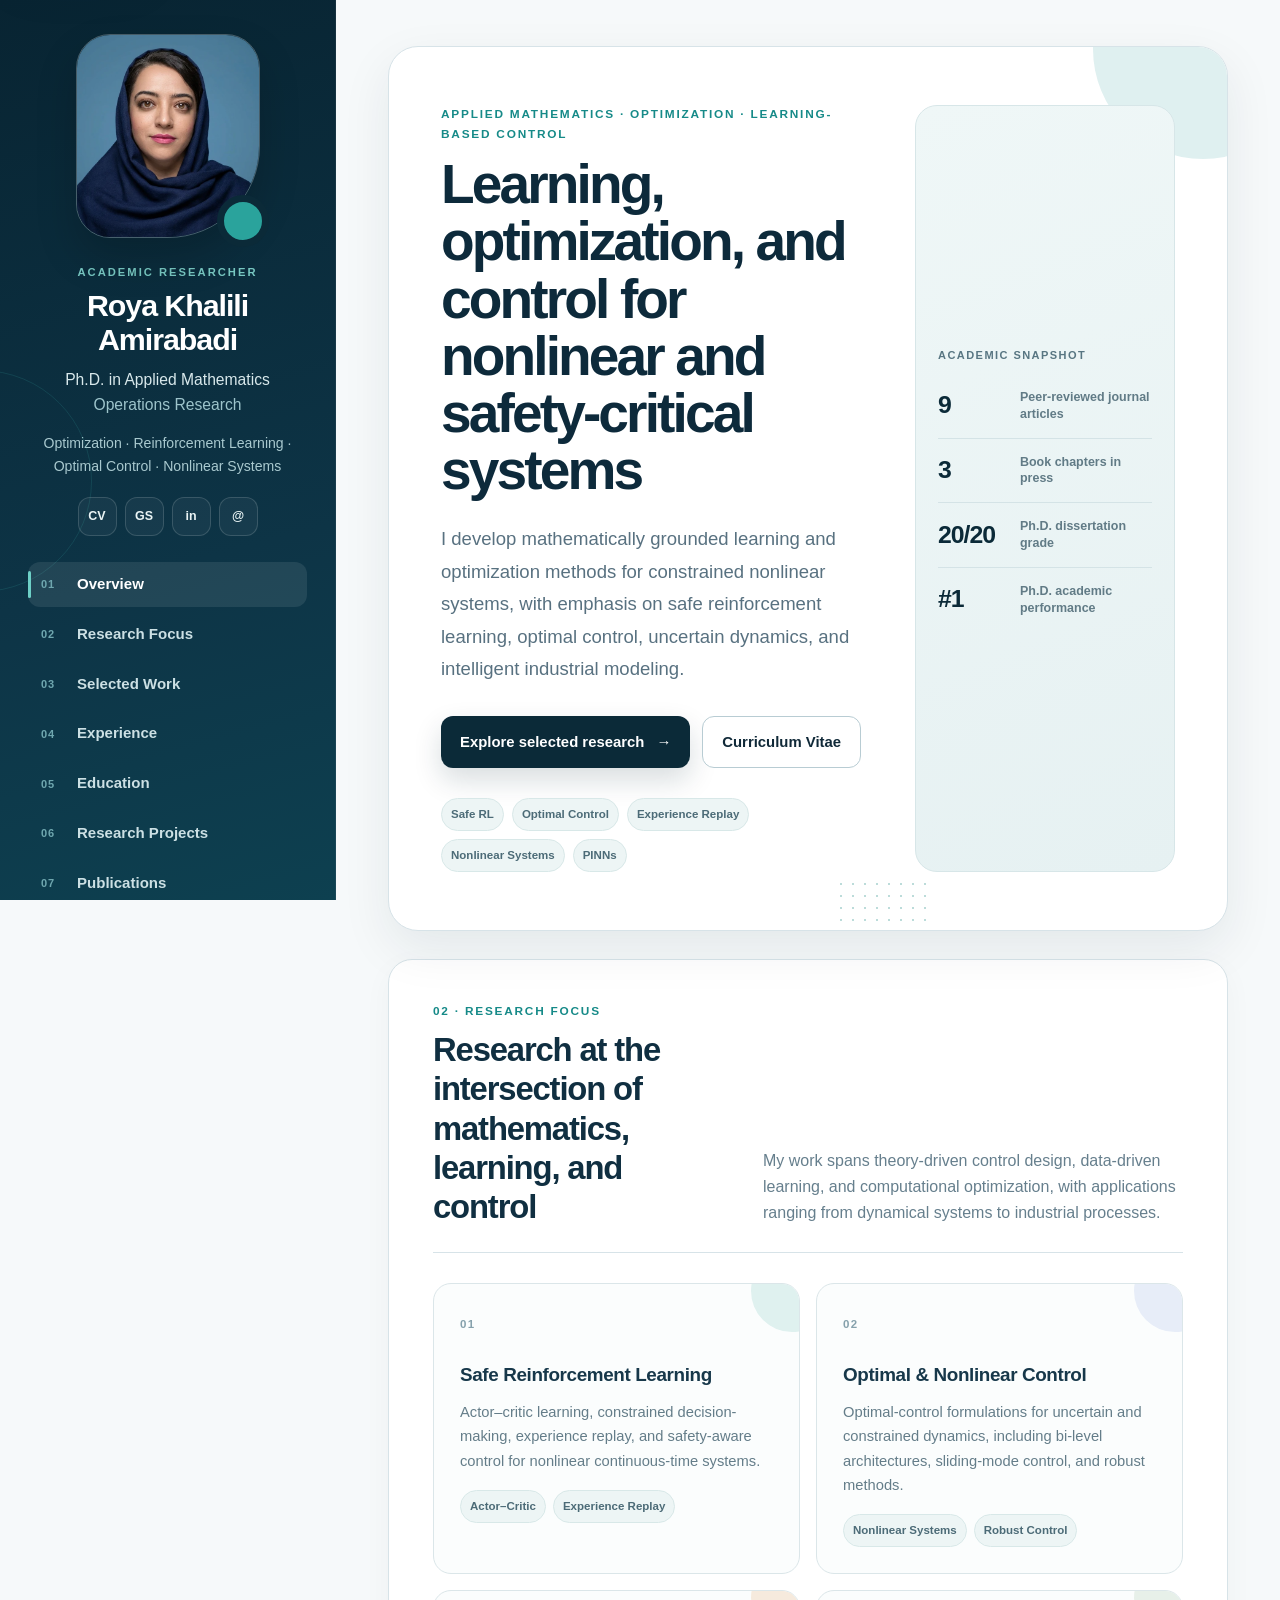
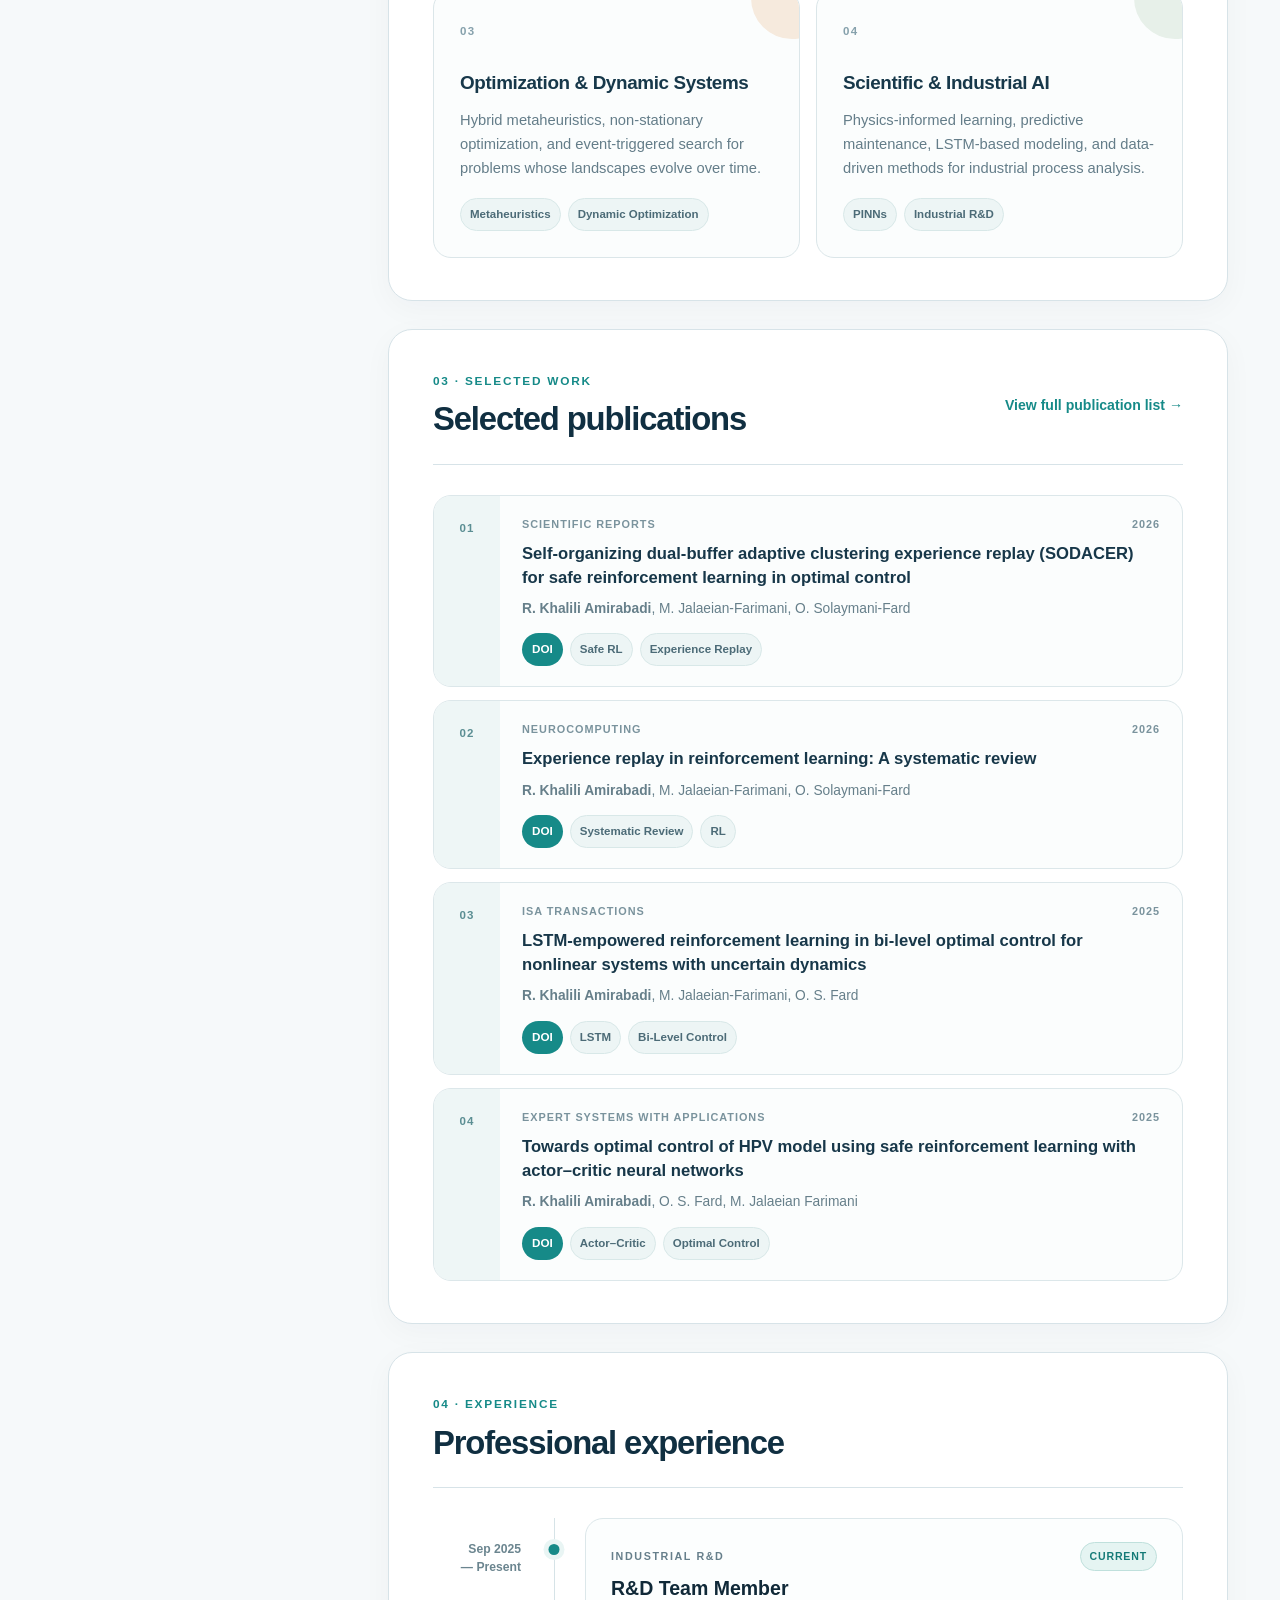
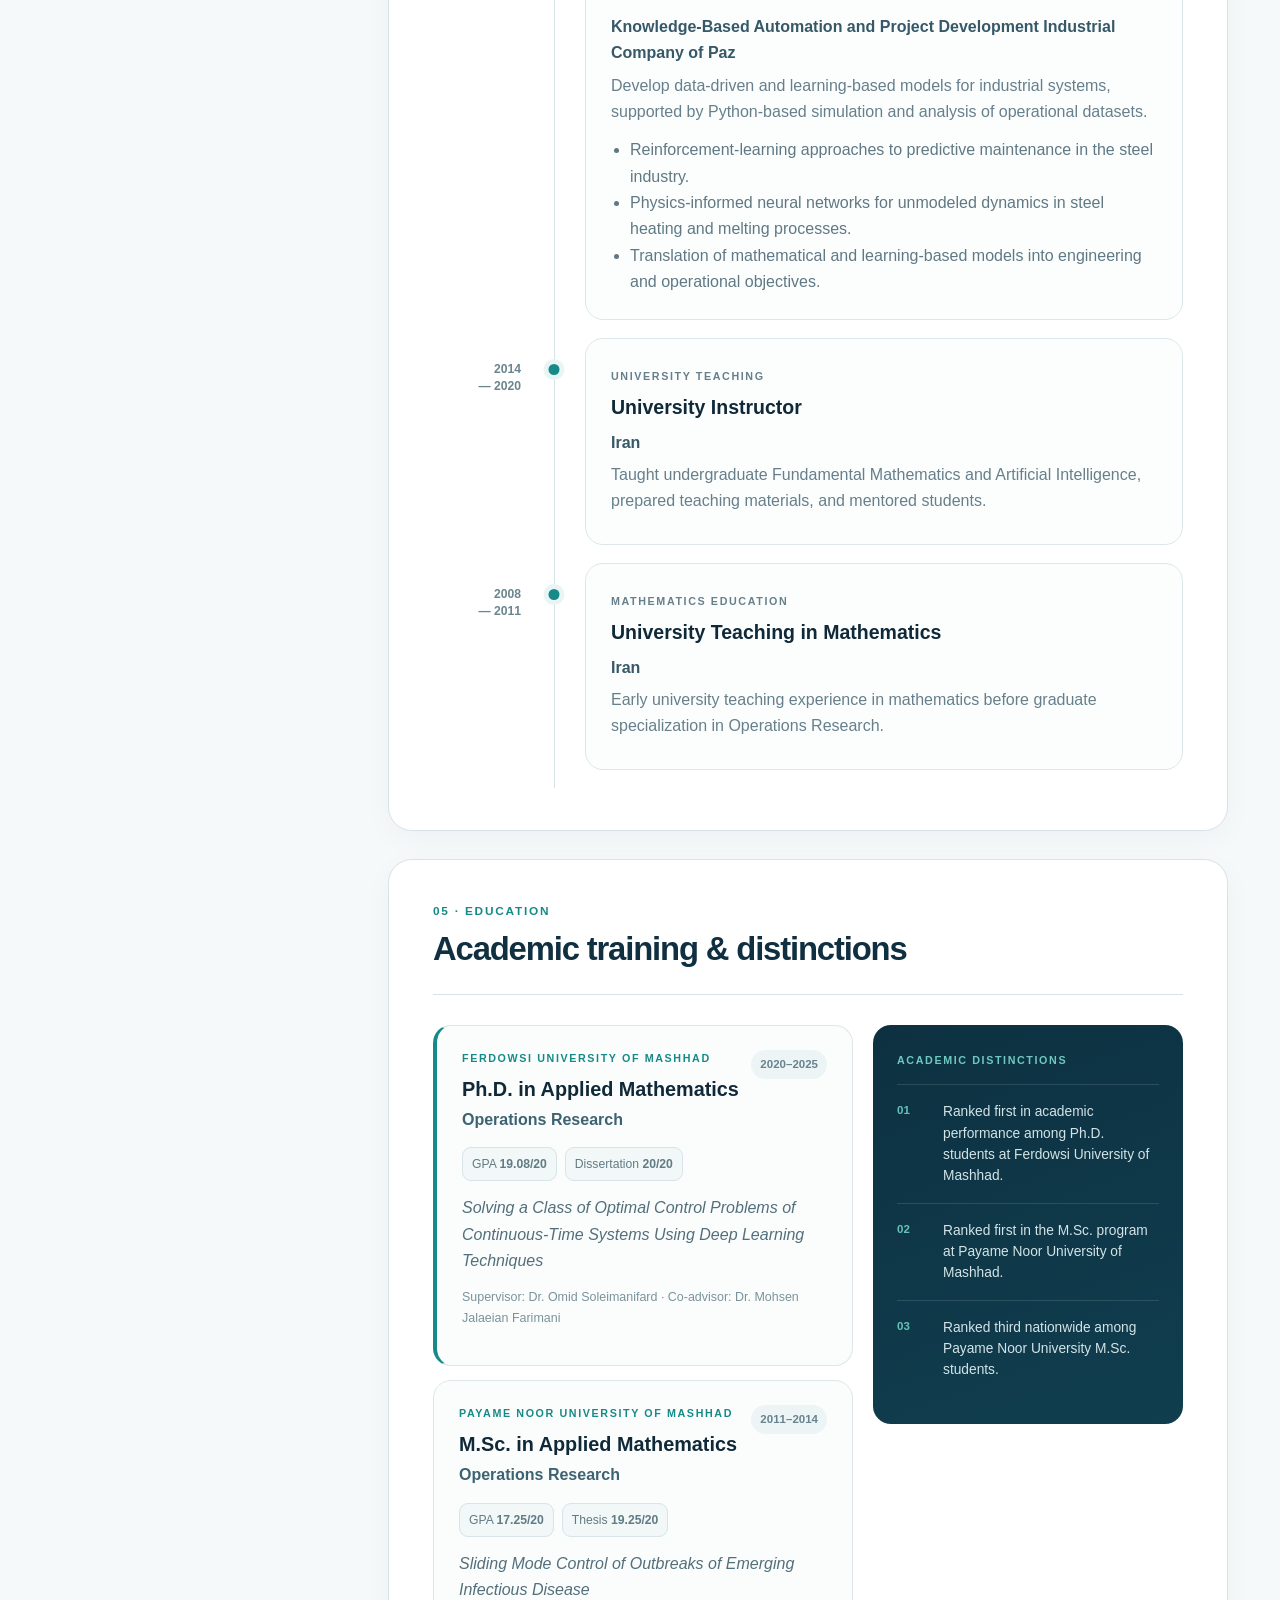
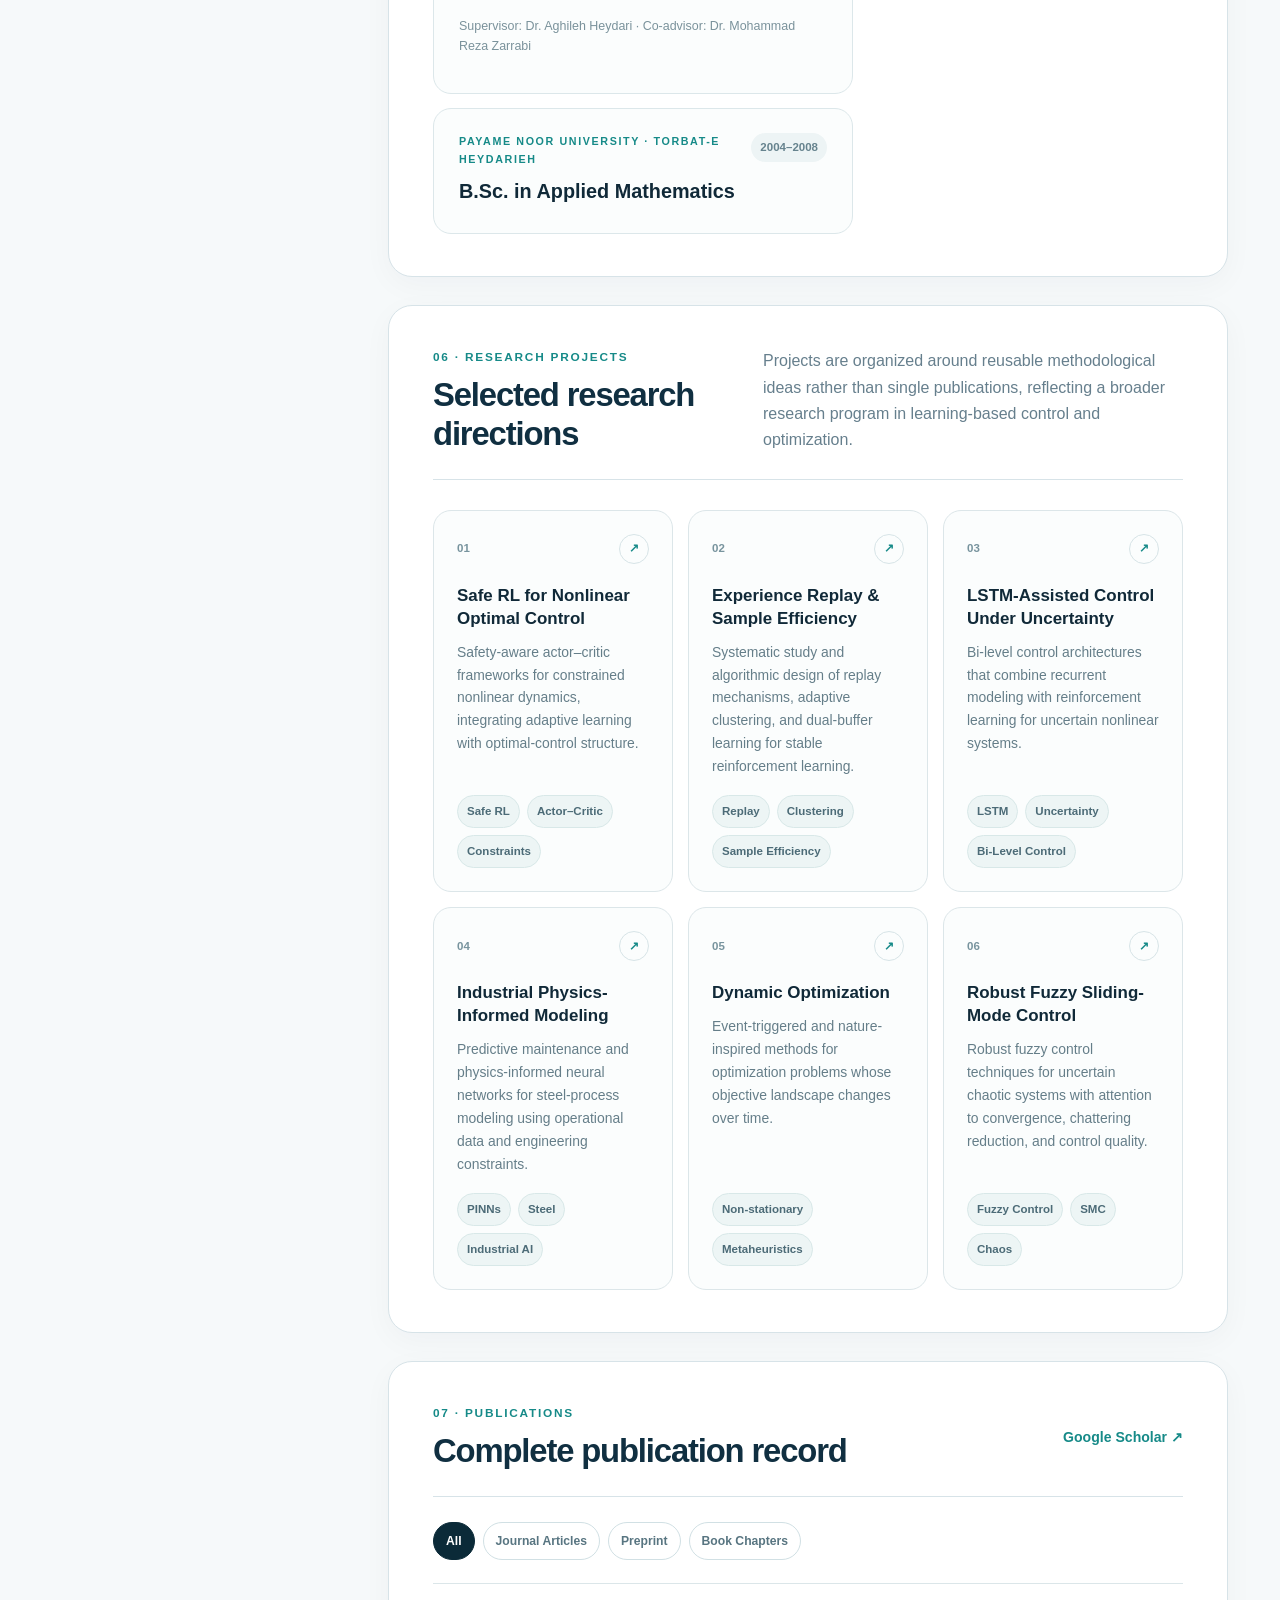
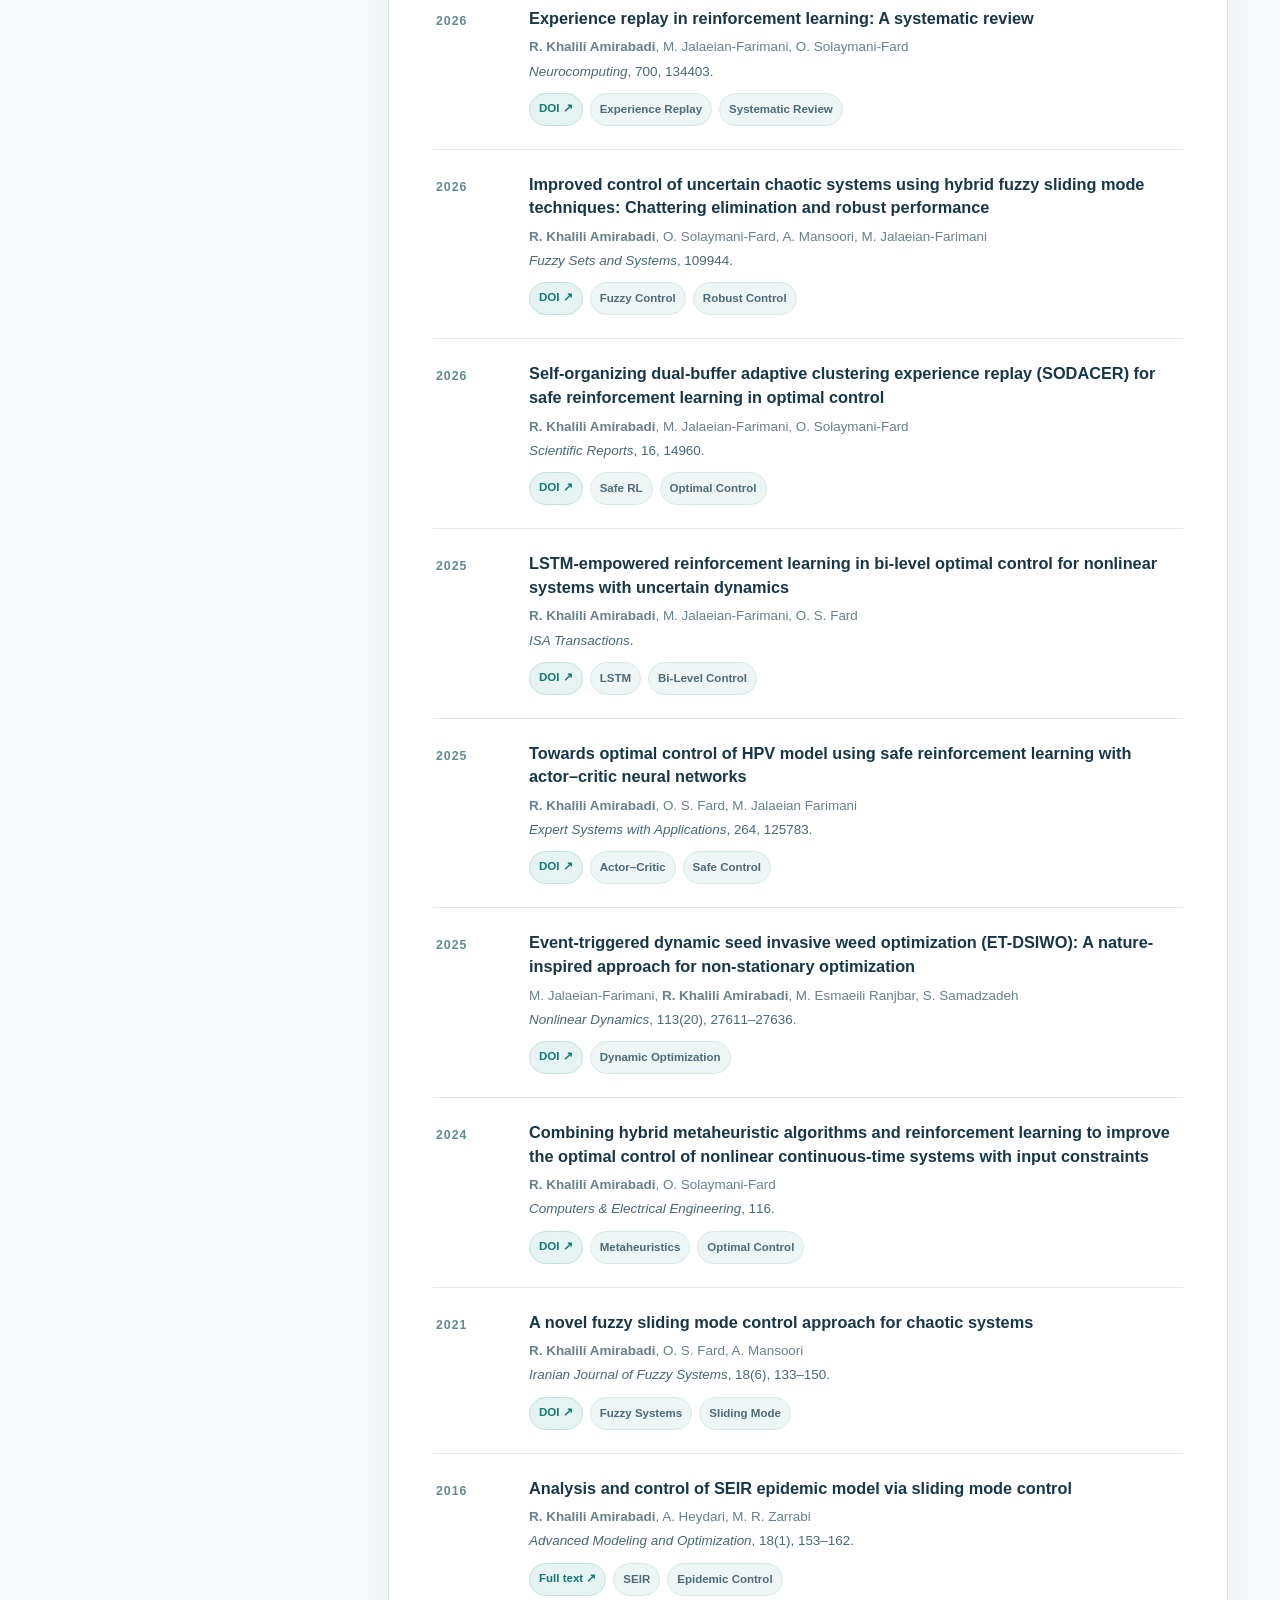
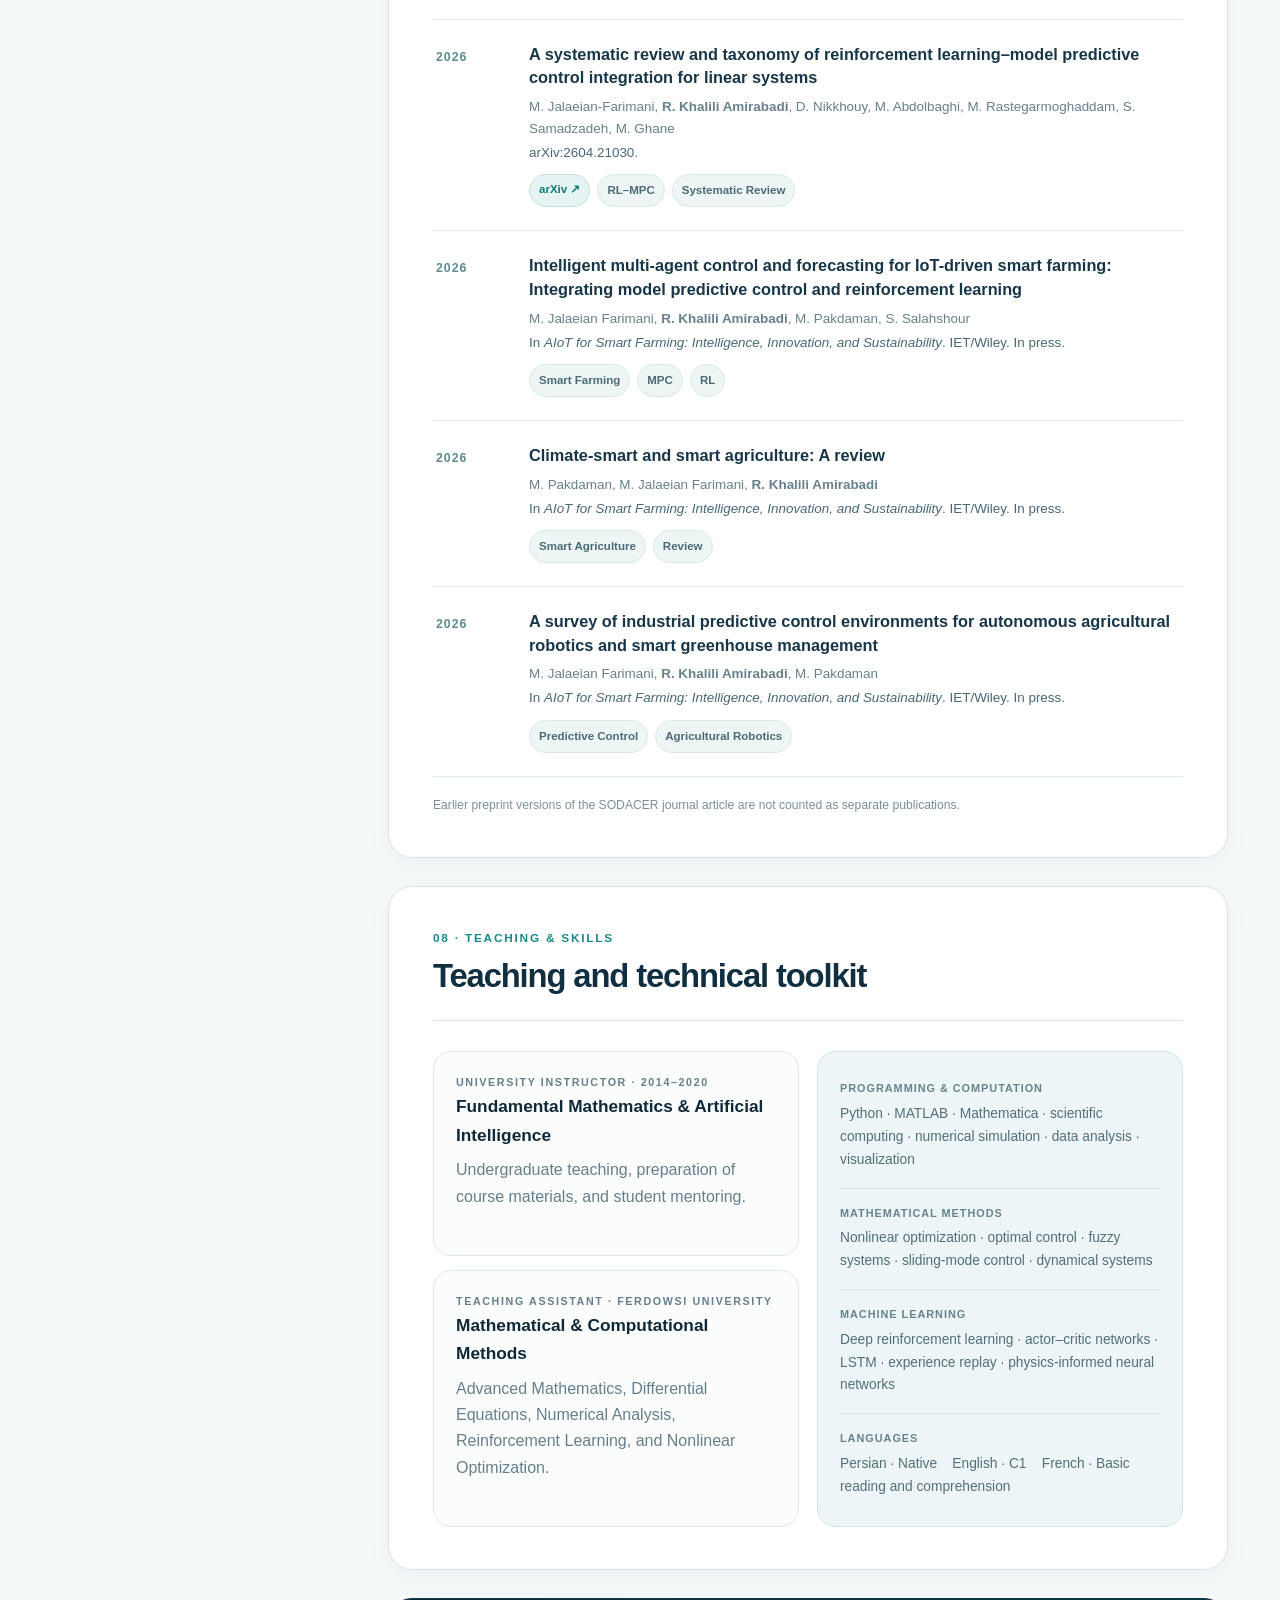
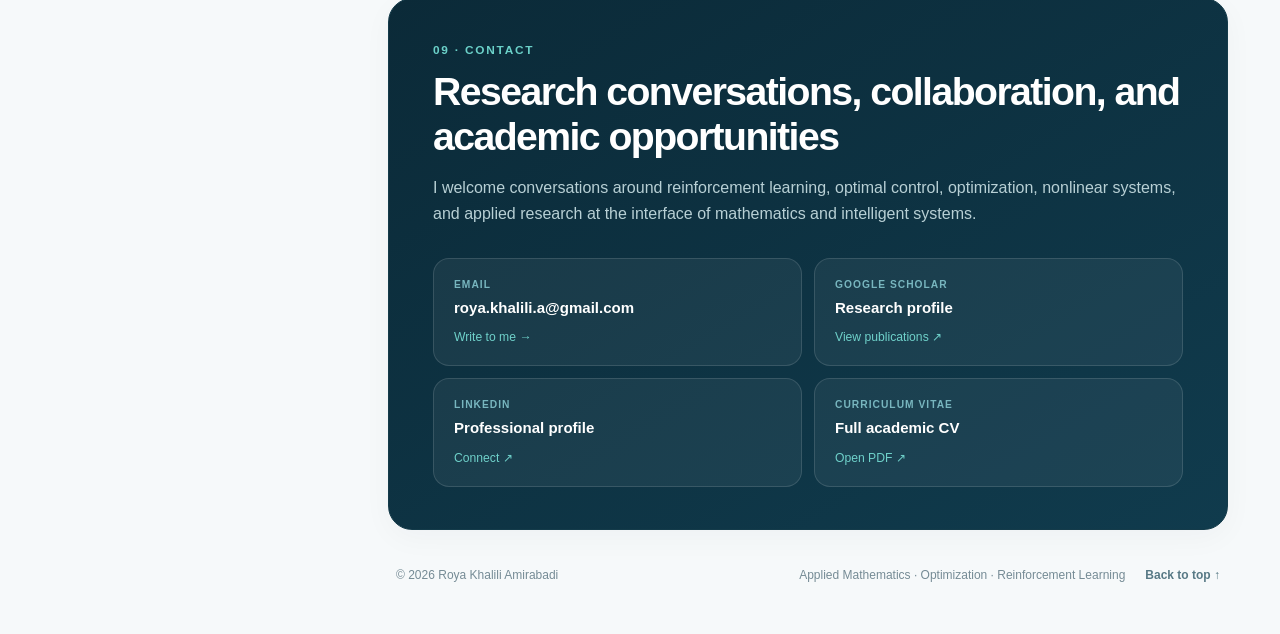
==== commit 00395e3d: "Redesign academic website" ====
--- a/index.html
+++ b/index.html
@@ -3,582 +3,226 @@
 <head>
   <meta charset="utf-8" />
   <meta name="viewport" content="width=device-width, initial-scale=1" />
-  <meta name="theme-color" content="#14324a" />
-  <meta name="description" content="Academic website of Roya Khalili Amirabadi — Applied Mathematics, Optimization, Reinforcement Learning, Optimal Control, and intelligent dynamical systems." />
+  <meta name="theme-color" content="#0b2a38" />
+  <meta name="description" content="Academic website of Roya Khalili Amirabadi — applied mathematics, optimization, reinforcement learning, optimal control, nonlinear systems, and industrial intelligent modeling." />
   <meta name="author" content="Roya Khalili Amirabadi" />
   <meta name="robots" content="index,follow" />
-
   <meta property="og:type" content="website" />
-  <meta property="og:title" content="Roya Khalili Amirabadi | Applied Mathematics, Optimization & Reinforcement Learning" />
-  <meta property="og:description" content="Research in reinforcement learning, nonlinear optimal control, optimization, uncertain dynamical systems, and industrial intelligent modeling." />
+  <meta property="og:title" content="Roya Khalili Amirabadi | Applied Mathematics · Optimization · Reinforcement Learning" />
+  <meta property="og:description" content="Research on safe reinforcement learning, nonlinear optimal control, optimization, uncertain dynamical systems, and industrial intelligent modeling." />
   <meta property="og:image" content="assets/og-profile.jpg" />
   <meta name="twitter:card" content="summary_large_image" />
-
-  <title>Roya Khalili Amirabadi | Applied Mathematics · Optimization · Reinforcement Learning</title>
+  <title>Roya Khalili Amirabadi | Academic Research</title>
   <link rel="icon" href="assets/favicon.svg" type="image/svg+xml" />
   <link rel="stylesheet" href="styles.css" />
-
   <script type="application/ld+json">
   {
     "@context": "https://schema.org",
     "@type": "Person",
     "name": "Roya Khalili Amirabadi",
-    "url": "",
-    "image": "assets/roya-khalili-amirabadi.webp",
+    "url": "https://roya-khalili-a.github.io/",
+    "image": "https://roya-khalili-a.github.io/assets/roya-khalili-amirabadi.webp",
     "email": "mailto:roya.khalili.a@gmail.com",
     "jobTitle": "Applied Mathematics Researcher",
-    "alumniOf": {
-      "@type": "CollegeOrUniversity",
-      "name": "Ferdowsi University of Mashhad"
-    },
+    "alumniOf": {"@type":"CollegeOrUniversity","name":"Ferdowsi University of Mashhad"},
     "sameAs": [
       "https://scholar.google.com/citations?user=RggMn5oAAAAJ",
       "https://www.linkedin.com/in/roya-khalili-b30847133"
     ],
-    "knowsAbout": [
-      "Reinforcement Learning",
-      "Optimal Control",
-      "Optimization",
-      "Safe Reinforcement Learning",
-      "Nonlinear Dynamical Systems",
-      "Physics-Informed Neural Networks"
-    ]
+    "knowsAbout": ["Reinforcement Learning","Safe Reinforcement Learning","Optimal Control","Optimization","Nonlinear Dynamical Systems","Physics-Informed Neural Networks"]
   }
   </script>
 </head>
 <body>
   <a class="skip-link" href="#main">Skip to content</a>
 
-  <header class="topbar" id="top">
-    <div class="shell topbar-inner">
-      <a class="brand" href="#home" aria-label="Roya Khalili Amirabadi home">
-        <span class="brand-mark">RK</span>
-        <span class="brand-name">Roya Khalili Amirabadi</span>
+  <aside class="sidebar" aria-label="Profile and primary navigation">
+    <div class="sidebar-inner">
+      <a class="profile-link" href="#home" aria-label="Go to top">
+        <div class="portrait-shell">
+          <div class="portrait-accent" aria-hidden="true"></div>
+          <img src="assets/roya-khalili-amirabadi.webp" alt="Portrait of Roya Khalili Amirabadi" />
+        </div>
+        <div class="profile-copy">
+          <span class="profile-kicker">Academic researcher</span>
+          <h1>Roya Khalili<br />Amirabadi</h1>
+          <p class="profile-role">Ph.D. in Applied Mathematics<br /><span>Operations Research</span></p>
+          <p class="profile-fields">Optimization · Reinforcement Learning · Optimal Control · Nonlinear Systems</p>
+        </div>
       </a>
-      <button class="menu-button" type="button" aria-expanded="false" aria-controls="site-nav" aria-label="Open navigation">
-        <span></span><span></span><span></span>
-      </button>
-      <nav class="site-nav" id="site-nav" aria-label="Primary navigation">
-        <a href="#experience">Experience</a>
-        <a href="#education">Education</a>
-        <a href="#research">Research</a>
-        <a href="#projects">Projects</a>
-        <a href="#publications">Publications</a>
-        <a href="#teaching">Teaching</a>
-        <a href="#contact">Contact</a>
+
+      <div class="profile-actions" aria-label="External profile links">
+        <a href="assets/Roya_Khalili_Amirabadi_CV.pdf" target="_blank" rel="noopener" aria-label="Download CV">CV</a>
+        <a href="https://scholar.google.com/citations?user=RggMn5oAAAAJ" target="_blank" rel="noopener" aria-label="Google Scholar">GS</a>
+        <a href="https://www.linkedin.com/in/roya-khalili-b30847133" target="_blank" rel="noopener" aria-label="LinkedIn">in</a>
+        <a href="mailto:roya.khalili.a@gmail.com" aria-label="Email">@</a>
+      </div>
+
+      <nav class="side-nav" id="side-nav" aria-label="Main navigation">
+        <a class="nav-item active" href="#home"><span>01</span>Overview</a>
+        <a class="nav-item" href="#research"><span>02</span>Research Focus</a>
+        <a class="nav-item" href="#selected-publications"><span>03</span>Selected Work</a>
+        <a class="nav-item" href="#experience"><span>04</span>Experience</a>
+        <a class="nav-item" href="#education"><span>05</span>Education</a>
+        <a class="nav-item" href="#projects"><span>06</span>Research Projects</a>
+        <a class="nav-item" href="#publications"><span>07</span>Publications</a>
+        <a class="nav-item" href="#teaching"><span>08</span>Teaching & Skills</a>
+        <a class="nav-item" href="#contact"><span>09</span>Contact</a>
       </nav>
+
+      <p class="sidebar-foot">Academic portfolio · Updated October 2026</p>
     </div>
+  </aside>
+
+  <header class="mobile-header">
+    <a href="#home" class="mobile-brand"><span>RK</span><strong>Roya Khalili Amirabadi</strong></a>
+    <button class="mobile-menu" type="button" aria-expanded="false" aria-controls="mobile-nav" aria-label="Open navigation"><span></span><span></span><span></span></button>
+    <nav id="mobile-nav" class="mobile-nav" aria-label="Mobile navigation">
+      <a href="#research">Research</a><a href="#selected-publications">Selected Work</a><a href="#experience">Experience</a><a href="#education">Education</a><a href="#projects">Projects</a><a href="#publications">Publications</a><a href="#contact">Contact</a>
+    </nav>
   </header>
 
-  <main id="main">
-    <section class="hero section" id="home">
-      <div class="shell hero-grid">
-        <div class="portrait-wrap reveal">
-          <div class="portrait-frame">
-            <img src="assets/roya-khalili-amirabadi.webp" alt="Portrait of Roya Khalili Amirabadi" class="portrait" />
-          </div>
-        </div>
-
-        <div class="hero-copy reveal">
-          <p class="eyebrow">Academic Research Profile</p>
-          <h1>Roya Khalili Amirabadi</h1>
-          <p class="hero-role">Ph.D. in Applied Mathematics (Operations Research)</p>
-          <p class="hero-fields">Optimization · Reinforcement Learning · Optimal Control · Nonlinear Systems</p>
-          <p class="hero-summary">
-            Applied mathematician working at the intersection of learning-based control, constrained nonlinear optimization, and uncertain dynamical systems. My research develops reinforcement-learning and optimization methods for safe control, efficient experience reuse, nonlinear system modeling, and engineering applications.
-          </p>
-          <div class="hero-actions">
-            <a class="button primary" href="#publications">View Publications</a>
-            <a class="button secondary" href="assets/Roya_Khalili_Amirabadi_CV.pdf" target="_blank" rel="noopener">Download CV</a>
-          </div>
-          <div class="profile-links" aria-label="Academic profile links">
-            <a href="https://scholar.google.com/citations?user=RggMn5oAAAAJ" target="_blank" rel="noopener">Google Scholar</a>
-            <a href="https://www.linkedin.com/in/roya-khalili-b30847133" target="_blank" rel="noopener">LinkedIn</a>
-            <a href="mailto:roya.khalili.a@gmail.com">Email</a>
-          </div>
-        </div>
-      </div>
-    </section>
-
-    <section class="quick-nav" aria-label="Section shortcuts">
-      <div class="shell quick-nav-scroll">
-        <a href="#contact">Contact Information</a>
-        <a href="#experience">Professional Experience</a>
-        <a href="#education">Education</a>
-        <a href="#research">Research Interests</a>
-        <a href="#projects">Research Projects</a>
-        <a href="#publications">Publications</a>
-        <a href="#teaching">Teaching</a>
-        <a href="#distinctions">Distinctions</a>
-      </div>
-    </section>
-
-    <section class="section compact" id="research-profile">
-      <div class="shell narrow reveal">
-        <p class="kicker">Research profile</p>
-        <h2>Learning and optimization for complex dynamical systems</h2>
-        <p class="lead">
-          My work combines reinforcement learning, optimal control, optimization, and data-driven modeling to address nonlinear systems with constraints, uncertainty, and safety requirements. Recent research spans safe actor–critic control, experience replay, LSTM-assisted uncertainty modeling, dynamic optimization, and physics-informed learning for industrial processes.
-        </p>
-      </div>
-    </section>
-
-    <section class="section alt" id="contact">
-      <div class="shell">
-        <div class="section-heading reveal">
-          <p class="kicker">Contact</p>
-          <h2>Contact Information</h2>
-        </div>
-        <div class="contact-grid reveal">
-          <article class="info-card">
-            <span class="info-label">Email</span>
-            <a href="mailto:roya.khalili.a@gmail.com">roya.khalili.a@gmail.com</a>
-          </article>
-          <article class="info-card">
-            <span class="info-label">Google Scholar</span>
-            <a href="https://scholar.google.com/citations?user=RggMn5oAAAAJ" target="_blank" rel="noopener">Research profile ↗</a>
-          </article>
-          <article class="info-card">
-            <span class="info-label">LinkedIn</span>
-            <a href="https://www.linkedin.com/in/roya-khalili-b30847133" target="_blank" rel="noopener">Professional profile ↗</a>
-          </article>
-          <article class="info-card">
-            <span class="info-label">Current work</span>
-            <span>Industrial R&amp;D · learning-based modeling and optimization</span>
-          </article>
-        </div>
-      </div>
-    </section>
-
-    <section class="section" id="experience">
-      <div class="shell">
-        <div class="section-heading reveal">
-          <p class="kicker">Professional background</p>
-          <h2>Professional Experience</h2>
-        </div>
-        <div class="timeline reveal">
-          <article class="timeline-item">
-            <div class="timeline-meta"><span class="status-dot"></span>Sep 2025 – Present</div>
-            <div class="timeline-content">
-              <p class="overline">Current</p>
-              <h3>R&amp;D Team Member</h3>
-              <p class="institution">Knowledge-Based Automation and Project Development Industrial Company of Paz</p>
-              <p>Develop data-driven and learning-based models for industrial systems using Python-based simulation and operational data analysis.</p>
-              <ul>
-                <li>Investigate reinforcement-learning approaches to predictive maintenance in the steel industry.</li>
-                <li>Explore physics-informed neural networks for unmodeled dynamics in steel heating and melting processes.</li>
-                <li>Connect mathematical modeling and machine-learning methods with engineering and operational objectives.</li>
-              </ul>
-            </div>
-          </article>
-          <article class="timeline-item">
-            <div class="timeline-meta">2014 – 2020</div>
-            <div class="timeline-content">
-              <p class="overline">Academic teaching</p>
-              <h3>University Instructor</h3>
-              <p class="institution">Iran</p>
-              <p>Taught undergraduate Fundamental Mathematics and Artificial Intelligence, prepared course material, and mentored students.</p>
-            </div>
-          </article>
-          <article class="timeline-item">
-            <div class="timeline-meta">2008 – 2011</div>
-            <div class="timeline-content">
-              <p class="overline">Academic teaching</p>
-              <h3>University Teaching in Mathematics</h3>
-              <p class="institution">Iran</p>
-              <p>Teaching experience in mathematics before graduate study in Operations Research.</p>
-            </div>
-          </article>
-        </div>
-      </div>
-    </section>
-
-    <section class="section alt" id="education">
-      <div class="shell">
-        <div class="section-heading reveal">
-          <p class="kicker">Academic training</p>
-          <h2>Education</h2>
-        </div>
-        <div class="education-grid reveal">
-          <article class="degree-card featured">
-            <div class="degree-year">2020–2025</div>
-            <h3>Ph.D. in Applied Mathematics</h3>
-            <p class="degree-specialty">Operations Research</p>
-            <p class="institution">Ferdowsi University of Mashhad, Iran</p>
-            <p><strong>GPA:</strong> 19.08/20 · <strong>Dissertation:</strong> 20/20</p>
-            <p class="thesis-title">“Solving a Class of Optimal Control Problems of Continuous-Time Systems Using Deep Learning Techniques”</p>
-            <p class="small">Supervisor: Dr. Omid Soleimanifard · Co-advisor: Dr. Mohsen Jalaeian Farimani</p>
-          </article>
-          <article class="degree-card">
-            <div class="degree-year">2011–2014</div>
-            <h3>M.Sc. in Applied Mathematics</h3>
-            <p class="degree-specialty">Operations Research</p>
-            <p class="institution">Payame Noor University of Mashhad, Iran</p>
-            <p><strong>GPA:</strong> 17.25/20 · <strong>Thesis:</strong> 19.25/20</p>
-            <p class="thesis-title">“Sliding Mode Control of Outbreaks of Emerging Infectious Disease”</p>
-            <p class="small">Supervisor: Dr. Aghileh Heydari · Co-advisor: Dr. Mohammad Reza Zarrabi</p>
-          </article>
-          <article class="degree-card">
-            <div class="degree-year">2004–2008</div>
-            <h3>B.Sc. in Applied Mathematics</h3>
-            <p class="institution">Payame Noor University, Torbat-e Heydarieh, Iran</p>
-          </article>
-        </div>
-      </div>
-    </section>
-
-    <section class="section" id="research">
-      <div class="shell">
-        <div class="section-heading reveal">
-          <p class="kicker">Research</p>
-          <h2>Research Interests</h2>
-        </div>
-        <div class="tag-cloud reveal" aria-label="Research interests">
-          <span>Reinforcement Learning</span>
-          <span>Safe Reinforcement Learning</span>
-          <span>Optimal Control</span>
-          <span>Nonlinear Optimization</span>
-          <span>Learning-Based Control</span>
-          <span>Actor–Critic Methods</span>
-          <span>Experience Replay</span>
-          <span>Uncertain Dynamical Systems</span>
-          <span>Constrained Control</span>
-          <span>LSTM Modeling</span>
-          <span>Physics-Informed Neural Networks</span>
-          <span>Fuzzy Systems</span>
-          <span>Sliding Mode Control</span>
-          <span>Dynamic Optimization</span>
-          <span>Industrial Process Modeling</span>
-        </div>
-      </div>
-    </section>
-
-    <section class="section alt" id="projects">
-      <div class="shell">
-        <div class="section-heading reveal">
-          <p class="kicker">Selected research projects</p>
-          <h2>Research Projects</h2>
-        </div>
-        <div class="project-grid reveal">
-          <article class="project-card">
-            <span class="project-number">01</span>
-            <h3>Safe Reinforcement Learning for Nonlinear Optimal Control</h3>
-            <p>Development of actor–critic reinforcement-learning frameworks for constrained nonlinear control, integrating safety mechanisms and adaptive learning to support reliable decision-making.</p>
-            <div class="project-tags"><span>Safe RL</span><span>Actor–Critic</span><span>Optimal Control</span></div>
-          </article>
-          <article class="project-card">
-            <span class="project-number">02</span>
-            <h3>Experience Replay for Sample-Efficient Reinforcement Learning</h3>
-            <p>Systematic study and methodological development of experience-replay strategies, including adaptive clustering and dual-buffer mechanisms for efficient and stable learning.</p>
-            <div class="project-tags"><span>Experience Replay</span><span>Sample Efficiency</span><span>Clustering</span></div>
-          </article>
-          <article class="project-card">
-            <span class="project-number">03</span>
-            <h3>LSTM-Assisted Bi-Level Control Under Uncertainty</h3>
-            <p>Integration of recurrent learning and reinforcement learning within a bi-level optimal-control framework for nonlinear systems with uncertain dynamics.</p>
-            <div class="project-tags"><span>LSTM</span><span>Bi-Level Control</span><span>Uncertainty</span></div>
-          </article>
-          <article class="project-card">
-            <span class="project-number">04</span>
-            <h3>Industrial Predictive Maintenance and Physics-Informed Modeling</h3>
-            <p>Industrial R&amp;D on learning-based predictive maintenance and physics-informed neural networks for steel-process modeling, with emphasis on operational data and unmodeled dynamics.</p>
-            <div class="project-tags"><span>Industrial AI</span><span>PINNs</span><span>Steel Processes</span></div>
-          </article>
-          <article class="project-card">
-            <span class="project-number">05</span>
-            <h3>Dynamic and Non-Stationary Optimization</h3>
-            <p>Development and analysis of event-triggered nature-inspired optimization methods for problems whose objective landscape changes over time.</p>
-            <div class="project-tags"><span>Dynamic Optimization</span><span>Metaheuristics</span><span>Event Triggering</span></div>
-          </article>
-          <article class="project-card">
-            <span class="project-number">06</span>
-            <h3>Robust Fuzzy Sliding-Mode Control</h3>
-            <p>Design of fuzzy sliding-mode techniques for uncertain chaotic systems, with emphasis on robustness, convergence, and reduction of chattering.</p>
-            <div class="project-tags"><span>Fuzzy Control</span><span>SMC</span><span>Chaotic Systems</span></div>
-          </article>
-        </div>
-      </div>
-    </section>
-
-    <section class="section" id="publications">
-      <div class="shell">
-        <div class="section-heading publications-heading reveal">
-          <div>
-            <p class="kicker">Research output</p>
-            <h2>Publications</h2>
-          </div>
-          <a class="text-link" href="https://scholar.google.com/citations?user=RggMn5oAAAAJ" target="_blank" rel="noopener">Full record on Google Scholar ↗</a>
-        </div>
-
-        <div class="publication-controls reveal" role="group" aria-label="Publication filters">
-          <button class="filter active" data-filter="all">All</button>
-          <button class="filter" data-filter="journal">Journal Articles</button>
-          <button class="filter" data-filter="preprint">Preprints</button>
-          <button class="filter" data-filter="chapter">Book Chapters</button>
-        </div>
-
-        <div class="publication-list reveal">
-          <article class="publication" data-type="journal">
-            <div class="pub-year">2026</div>
-            <div class="pub-content">
-              <h3>Experience replay in reinforcement learning: A systematic review</h3>
-              <p class="authors"><strong>R. Khalili Amirabadi</strong>, M. Jalaeian-Farimani, O. Solaymani-Fard</p>
-              <p class="venue"><em>Neurocomputing</em>, 700, 134403.</p>
-              <div class="pub-actions">
-                <a href="https://doi.org/10.1016/j.neucom.2026.134403" target="_blank" rel="noopener">DOI ↗</a>
-                <span class="topic">Experience Replay</span><span class="topic">Systematic Review</span>
-              </div>
-            </div>
-          </article>
-
-          <article class="publication" data-type="journal">
-            <div class="pub-year">2026</div>
-            <div class="pub-content">
-              <h3>Improved control of uncertain chaotic systems using hybrid fuzzy sliding mode techniques: Chattering elimination and robust performance</h3>
-              <p class="authors"><strong>R. Khalili Amirabadi</strong>, O. Solaymani-Fard, A. Mansoori, M. Jalaeian-Farimani</p>
-              <p class="venue"><em>Fuzzy Sets and Systems</em>, 542, 109944.</p>
-              <div class="pub-actions">
-                <a href="https://doi.org/10.1016/j.fss.2026.109944" target="_blank" rel="noopener">DOI ↗</a>
-                <span class="topic">Fuzzy Control</span><span class="topic">Robust Control</span>
-              </div>
-            </div>
-          </article>
-
-          <article class="publication highlight" data-type="journal">
-            <div class="pub-year">2026</div>
-            <div class="pub-content">
-              <h3>Self-organizing dual-buffer adaptive clustering experience replay (SODACER) for safe reinforcement learning in optimal control</h3>
-              <p class="authors"><strong>R. Khalili-Amirabadi</strong>, M. Jalaeian-Farimani, O. Solaymani-Fard</p>
-              <p class="venue"><em>Scientific Reports</em>, 16, Article 14960.</p>
-              <div class="pub-actions">
-                <a href="https://doi.org/10.1038/s41598-026-44517-1" target="_blank" rel="noopener">DOI ↗</a>
-                <span class="topic">Safe RL</span><span class="topic">Experience Replay</span><span class="topic">Optimal Control</span>
-              </div>
-            </div>
-          </article>
-
-          <article class="publication highlight" data-type="journal">
-            <div class="pub-year">2026</div>
-            <div class="pub-content">
-              <h3>LSTM-empowered reinforcement learning in bi-level optimal control for nonlinear systems with uncertain dynamics</h3>
-              <p class="authors"><strong>R. Khalili Amirabadi</strong>, M. Jalaeian-Farimani, O. S. Fard</p>
-              <p class="venue"><em>ISA Transactions</em>, 168, 465–478.</p>
-              <div class="pub-actions">
-                <a href="https://doi.org/10.1016/j.isatra.2025.11.027" target="_blank" rel="noopener">DOI ↗</a>
-                <span class="topic">LSTM</span><span class="topic">Bi-Level Control</span><span class="topic">RL</span>
-              </div>
-            </div>
-          </article>
-
-          <article class="publication highlight" data-type="journal">
-            <div class="pub-year">2025</div>
-            <div class="pub-content">
-              <h3>Towards optimal control of HPV model using safe reinforcement learning with actor–critic neural networks</h3>
-              <p class="authors"><strong>R. Khalili Amirabadi</strong>, O. S. Fard, M. Jalaeian Farimani</p>
-              <p class="venue"><em>Expert Systems with Applications</em>, 264, 125783.</p>
-              <div class="pub-actions">
-                <a href="https://doi.org/10.1016/j.eswa.2024.125783" target="_blank" rel="noopener">DOI ↗</a>
-                <span class="topic">Actor–Critic</span><span class="topic">Safe Control</span>
-              </div>
-            </div>
-          </article>
-
-          <article class="publication" data-type="journal">
-            <div class="pub-year">2025</div>
-            <div class="pub-content">
-              <h3>Event-triggered dynamic seed invasive weed optimization (ET-DSIWO): A nature-inspired approach for non-stationary optimization</h3>
-              <p class="authors">M. Jalaeian-Farimani, <strong>R. Khalili Amirabadi</strong>, M. Esmaeili Ranjbar, S. Samadzadeh</p>
-              <p class="venue"><em>Nonlinear Dynamics</em>, 113(20), 27611–27636.</p>
-              <div class="pub-actions">
-                <a href="https://doi.org/10.1007/s11071-025-11513-5" target="_blank" rel="noopener">DOI ↗</a>
-                <span class="topic">Dynamic Optimization</span>
-              </div>
-            </div>
-          </article>
-
-          <article class="publication" data-type="journal">
-            <div class="pub-year">2024</div>
-            <div class="pub-content">
-              <h3>Combining hybrid metaheuristic algorithms and reinforcement learning to improve the optimal control of nonlinear continuous-time systems with input constraints</h3>
-              <p class="authors"><strong>R. Khalili Amirabadi</strong>, O. Solaymani-Fard</p>
-              <p class="venue"><em>Computers &amp; Electrical Engineering</em>, 116, 109179.</p>
-              <div class="pub-actions">
-                <a href="https://doi.org/10.1016/j.compeleceng.2024.109179" target="_blank" rel="noopener">DOI ↗</a>
-                <span class="topic">Metaheuristics</span><span class="topic">Optimal Control</span>
-              </div>
-            </div>
-          </article>
-
-          <article class="publication" data-type="journal">
-            <div class="pub-year">2021</div>
-            <div class="pub-content">
-              <h3>A novel fuzzy sliding mode control approach for chaotic systems</h3>
-              <p class="authors"><strong>R. Khalili Amirabadi</strong>, O. S. Fard, A. Mansoori</p>
-              <p class="venue"><em>Iranian Journal of Fuzzy Systems</em>, 18(6), 133–150.</p>
-              <div class="pub-actions">
-                <a href="https://doi.org/10.22111/ijfs.2021.6338" target="_blank" rel="noopener">DOI ↗</a>
-                <span class="topic">Fuzzy Systems</span><span class="topic">Sliding Mode Control</span>
-              </div>
-            </div>
-          </article>
-
-          <article class="publication" data-type="journal">
-            <div class="pub-year">2016</div>
-            <div class="pub-content">
-              <h3>Analysis and control of SEIR epidemic model via sliding mode control</h3>
-              <p class="authors"><strong>R. Khalili Amirabadi</strong>, A. Heydari, M. R. Zarrabi</p>
-              <p class="venue"><em>Advanced Modeling and Optimization</em>, 18(1), 153–162.</p>
-              <div class="pub-actions">
-                <a href="https://camo.ici.ro/journal/vol18/v18a16.pdf" target="_blank" rel="noopener">Full text ↗</a>
-                <span class="topic">SEIR</span><span class="topic">Epidemic Control</span>
-              </div>
-            </div>
-          </article>
-
-          <article class="publication" data-type="preprint">
-            <div class="pub-year">2026</div>
-            <div class="pub-content">
-              <h3>A systematic review and taxonomy of reinforcement learning–model predictive control integration for linear systems</h3>
-              <p class="authors">M. Jalaeian-Farimani, <strong>R. Khalili Amirabadi</strong>, D. Nikkhouy, M. Abdolbaghi, M. Rastegarmoghaddam, S. Samadzadeh, M. Ghane</p>
-              <p class="venue">arXiv:2604.21030.</p>
-              <div class="pub-actions">
-                <a href="https://arxiv.org/abs/2604.21030" target="_blank" rel="noopener">arXiv ↗</a>
-                <span class="topic">RL–MPC</span><span class="topic">Systematic Review</span>
-              </div>
-            </div>
-          </article>
-
-          <article class="publication" data-type="chapter">
-            <div class="pub-year">2026</div>
-            <div class="pub-content">
-              <h3>Intelligent multi-agent control and forecasting for IoT-driven smart farming: Integrating model predictive control and reinforcement learning</h3>
-              <p class="authors">M. Jalaeian Farimani, <strong>R. Khalili Amirabadi</strong>, M. Pakdaman, S. Salahshour</p>
-              <p class="venue">In A. Ahmadian (Ed.), <em>AIoT for Smart Farming: Intelligence, Innovation, and Sustainability</em>. IET/Wiley. In press.</p>
-              <div class="pub-actions"><span class="topic">Smart Farming</span><span class="topic">MPC</span><span class="topic">RL</span></div>
-            </div>
-          </article>
-
-          <article class="publication" data-type="chapter">
-            <div class="pub-year">2026</div>
-            <div class="pub-content">
-              <h3>Climate-smart and smart agriculture: A review</h3>
-              <p class="authors">M. Pakdaman, M. Jalaeian Farimani, <strong>R. Khalili Amirabadi</strong></p>
-              <p class="venue">In A. Ahmadian (Ed.), <em>AIoT for Smart Farming: Intelligence, Innovation, and Sustainability</em>. IET/Wiley. In press.</p>
-              <div class="pub-actions"><span class="topic">Smart Agriculture</span><span class="topic">Review</span></div>
-            </div>
-          </article>
-
-          <article class="publication" data-type="chapter">
-            <div class="pub-year">2026</div>
-            <div class="pub-content">
-              <h3>A survey of industrial predictive control environments for autonomous agricultural robotics and smart greenhouse management</h3>
-              <p class="authors">M. Jalaeian Farimani, <strong>R. Khalili Amirabadi</strong>, M. Pakdaman</p>
-              <p class="venue">In A. Ahmadian (Ed.), <em>AIoT for Smart Farming: Intelligence, Innovation, and Sustainability</em>. IET/Wiley. In press.</p>
-              <div class="pub-actions"><span class="topic">Predictive Control</span><span class="topic">Agricultural Robotics</span></div>
-            </div>
-          </article>
-        </div>
-
-        <p class="publication-note reveal">Earlier preprint versions of the SODACER article are available on arXiv and SSRN; they are not counted here as separate publications.</p>
-      </div>
-    </section>
-
-    <section class="section alt" id="teaching">
-      <div class="shell">
-        <div class="section-heading reveal">
-          <p class="kicker">Teaching</p>
-          <h2>Teaching &amp; Educational Activities</h2>
-        </div>
-        <div class="teaching-grid reveal">
-          <article class="teaching-card">
-            <p class="overline">University Instructor · 2014–2020</p>
-            <h3>Mathematics &amp; Artificial Intelligence</h3>
-            <p>Undergraduate teaching in Fundamental Mathematics and Artificial Intelligence, including preparation of teaching materials and student mentoring.</p>
-          </article>
-          <article class="teaching-card">
-            <p class="overline">Teaching Assistant · Ferdowsi University</p>
-            <h3>Mathematical &amp; Computational Methods</h3>
-            <p>Courses include Advanced Mathematics, Differential Equations, Numerical Analysis, Reinforcement Learning, and Nonlinear Optimization.</p>
-          </article>
-          <article class="teaching-card">
-            <p class="overline">Research education</p>
-            <h3>Scientific Communication</h3>
-            <p>Experience in scientific writing, systematic reviews, numerical experimentation, research presentations, and mentoring-oriented teaching.</p>
-          </article>
-        </div>
-      </div>
-    </section>
-
-    <section class="section" id="skills">
-      <div class="shell">
-        <div class="section-heading reveal">
-          <p class="kicker">Methods &amp; tools</p>
-          <h2>Technical Skills</h2>
-        </div>
-        <div class="skills-grid reveal">
-          <article><h3>Programming &amp; Computation</h3><p>Python · MATLAB · Mathematica · scientific computing · numerical simulation · data analysis · visualization</p></article>
-          <article><h3>Mathematical Methods</h3><p>Nonlinear optimization · optimal control · fuzzy systems · sliding mode control · dynamical systems modeling</p></article>
-          <article><h3>Machine Learning</h3><p>Deep reinforcement learning · actor–critic networks · LSTM models · experience replay · physics-informed neural networks</p></article>
-          <article><h3>Research Communication</h3><p>Scientific writing · systematic reviews · technical presentations · literature synthesis</p></article>
-        </div>
-      </div>
-    </section>
-
-    <section class="section alt" id="distinctions">
-      <div class="shell">
-        <div class="section-heading reveal">
-          <p class="kicker">Recognition</p>
-          <h2>Academic Distinctions</h2>
-        </div>
-        <div class="award-list reveal">
-          <div class="award"><span>01</span><p><strong>Ranked first</strong> in academic performance among Ph.D. students, Ferdowsi University of Mashhad.</p></div>
-          <div class="award"><span>02</span><p><strong>Ranked first</strong> in the M.Sc. program, Payame Noor University of Mashhad.</p></div>
-          <div class="award"><span>03</span><p><strong>Ranked third nationwide</strong> among Payame Noor University M.Sc. students.</p></div>
-        </div>
-      </div>
-    </section>
-
-    <section class="section" id="training">
-      <div class="shell two-column">
-        <div class="reveal">
-          <p class="kicker">Selected activities</p>
-          <h2>Training &amp; Conference Participation</h2>
-        </div>
-        <div class="simple-list reveal">
-          <p><strong>MATLAB training</strong> — basic and advanced, Arg Institute, 25 hours, February 2016.</p>
-          <p><strong>Poster presentation</strong> — International Conference on Research in Science and Technology, Kuala Lumpur, 2015.</p>
-          <p><strong>Poster presentation</strong> — National Conference on Mathematics of Payame Noor University, Isfahan, 2014.</p>
-        </div>
-      </div>
-    </section>
-
-    <section class="section cta" id="cv">
-      <div class="shell cta-inner reveal">
-        <div>
-          <p class="kicker light">Curriculum vitae</p>
-          <h2>Complete academic record</h2>
-          <p>Download the full CV for detailed education, publications, experience, skills, distinctions, and academic references.</p>
-        </div>
-        <a class="button light-button" href="assets/Roya_Khalili_Amirabadi_CV.pdf" target="_blank" rel="noopener">Download CV (PDF)</a>
-      </div>
-    </section>
+  <main id="main" class="content">
+    <section class="hero card-section" id="home" data-section="home">
+      <div class="hero-ornament ornament-one" aria-hidden="true"></div>
+      <div class="hero-ornament ornament-two" aria-hidden="true"></div>
+      <div class="hero-main">
+        <p class="eyebrow">Applied Mathematics · Optimization · Learning-Based Control</p>
+        <h2>Learning, optimization, and control for nonlinear and safety-critical systems</h2>
+        <p class="hero-lead">I develop mathematically grounded learning and optimization methods for constrained nonlinear systems, with emphasis on safe reinforcement learning, optimal control, uncertain dynamics, and intelligent industrial modeling.</p>
+        <div class="hero-buttons">
+          <a class="button primary" href="#selected-publications">Explore selected research <span>→</span></a>
+          <a class="button secondary" href="assets/Roya_Khalili_Amirabadi_CV.pdf" target="_blank" rel="noopener">Curriculum Vitae</a>
+        </div>
+        <div class="hero-keywords" aria-label="Research keywords">
+          <span>Safe RL</span><span>Optimal Control</span><span>Experience Replay</span><span>Nonlinear Systems</span><span>PINNs</span>
+        </div>
+      </div>
+      <aside class="snapshot" aria-label="Academic snapshot">
+        <p class="snapshot-title">Academic snapshot</p>
+        <div class="metric"><strong>9</strong><span>Peer-reviewed journal articles</span></div>
+        <div class="metric"><strong>3</strong><span>Book chapters in press</span></div>
+        <div class="metric"><strong>20/20</strong><span>Ph.D. dissertation grade</span></div>
+        <div class="metric"><strong>#1</strong><span>Ph.D. academic performance</span></div>
+      </aside>
+    </section>
+
+    <section class="section-block" id="research" data-section="research">
+      <div class="section-head">
+        <div><p class="section-index">02 · RESEARCH FOCUS</p><h2>Research at the intersection of mathematics, learning, and control</h2></div>
+        <p>My work spans theory-driven control design, data-driven learning, and computational optimization, with applications ranging from dynamical systems to industrial processes.</p>
+      </div>
+      <div class="research-grid">
+        <article class="research-card accent-a"><span class="research-no">01</span><h3>Safe Reinforcement Learning</h3><p>Actor–critic learning, constrained decision-making, experience replay, and safety-aware control for nonlinear continuous-time systems.</p><div class="tag-row"><span>Actor–Critic</span><span>Experience Replay</span></div></article>
+        <article class="research-card accent-b"><span class="research-no">02</span><h3>Optimal & Nonlinear Control</h3><p>Optimal-control formulations for uncertain and constrained dynamics, including bi-level architectures, sliding-mode control, and robust methods.</p><div class="tag-row"><span>Nonlinear Systems</span><span>Robust Control</span></div></article>
+        <article class="research-card accent-c"><span class="research-no">03</span><h3>Optimization & Dynamic Systems</h3><p>Hybrid metaheuristics, non-stationary optimization, and event-triggered search for problems whose landscapes evolve over time.</p><div class="tag-row"><span>Metaheuristics</span><span>Dynamic Optimization</span></div></article>
+        <article class="research-card accent-d"><span class="research-no">04</span><h3>Scientific & Industrial AI</h3><p>Physics-informed learning, predictive maintenance, LSTM-based modeling, and data-driven methods for industrial process analysis.</p><div class="tag-row"><span>PINNs</span><span>Industrial R&D</span></div></article>
+      </div>
+    </section>
+
+    <section class="section-block" id="selected-publications" data-section="selected-publications">
+      <div class="section-head compact-head">
+        <div><p class="section-index">03 · SELECTED WORK</p><h2>Selected publications</h2></div>
+        <a class="section-link" href="#publications">View full publication list →</a>
+      </div>
+      <div class="featured-pubs">
+        <article class="featured-pub">
+          <div class="pub-rank">01</div><div class="pub-body"><div class="pub-meta"><span>Scientific Reports</span><span>2026</span></div><h3>Self-organizing dual-buffer adaptive clustering experience replay (SODACER) for safe reinforcement learning in optimal control</h3><p><strong>R. Khalili Amirabadi</strong>, M. Jalaeian-Farimani, O. Solaymani-Fard</p><div class="pub-links"><a href="https://doi.org/10.1038/s41598-026-44517-1" target="_blank" rel="noopener">DOI</a><span>Safe RL</span><span>Experience Replay</span></div></div>
+        </article>
+        <article class="featured-pub">
+          <div class="pub-rank">02</div><div class="pub-body"><div class="pub-meta"><span>Neurocomputing</span><span>2026</span></div><h3>Experience replay in reinforcement learning: A systematic review</h3><p><strong>R. Khalili Amirabadi</strong>, M. Jalaeian-Farimani, O. Solaymani-Fard</p><div class="pub-links"><a href="https://doi.org/10.1016/j.neucom.2026.134403" target="_blank" rel="noopener">DOI</a><span>Systematic Review</span><span>RL</span></div></div>
+        </article>
+        <article class="featured-pub">
+          <div class="pub-rank">03</div><div class="pub-body"><div class="pub-meta"><span>ISA Transactions</span><span>2025</span></div><h3>LSTM-empowered reinforcement learning in bi-level optimal control for nonlinear systems with uncertain dynamics</h3><p><strong>R. Khalili Amirabadi</strong>, M. Jalaeian-Farimani, O. S. Fard</p><div class="pub-links"><a href="https://doi.org/10.1016/j.isatra.2025.11.027" target="_blank" rel="noopener">DOI</a><span>LSTM</span><span>Bi-Level Control</span></div></div>
+        </article>
+        <article class="featured-pub">
+          <div class="pub-rank">04</div><div class="pub-body"><div class="pub-meta"><span>Expert Systems with Applications</span><span>2025</span></div><h3>Towards optimal control of HPV model using safe reinforcement learning with actor–critic neural networks</h3><p><strong>R. Khalili Amirabadi</strong>, O. S. Fard, M. Jalaeian Farimani</p><div class="pub-links"><a href="https://doi.org/10.1016/j.eswa.2024.125783" target="_blank" rel="noopener">DOI</a><span>Actor–Critic</span><span>Optimal Control</span></div></div>
+        </article>
+      </div>
+    </section>
+
+    <section class="section-block" id="experience" data-section="experience">
+      <div class="section-head compact-head"><div><p class="section-index">04 · EXPERIENCE</p><h2>Professional experience</h2></div></div>
+      <div class="timeline">
+        <article class="timeline-row"><div class="timeline-date">Sep 2025<br />— Present</div><div class="timeline-marker"><span></span></div><div class="timeline-card"><div class="timeline-top"><div><p class="overline">INDUSTRIAL R&D</p><h3>R&D Team Member</h3></div><span class="current-badge">Current</span></div><p class="institution">Knowledge-Based Automation and Project Development Industrial Company of Paz</p><p>Develop data-driven and learning-based models for industrial systems, supported by Python-based simulation and analysis of operational datasets.</p><ul><li>Reinforcement-learning approaches to predictive maintenance in the steel industry.</li><li>Physics-informed neural networks for unmodeled dynamics in steel heating and melting processes.</li><li>Translation of mathematical and learning-based models into engineering and operational objectives.</li></ul></div></article>
+        <article class="timeline-row"><div class="timeline-date">2014<br />— 2020</div><div class="timeline-marker"><span></span></div><div class="timeline-card"><p class="overline">UNIVERSITY TEACHING</p><h3>University Instructor</h3><p class="institution">Iran</p><p>Taught undergraduate Fundamental Mathematics and Artificial Intelligence, prepared teaching materials, and mentored students.</p></div></article>
+        <article class="timeline-row"><div class="timeline-date">2008<br />— 2011</div><div class="timeline-marker"><span></span></div><div class="timeline-card"><p class="overline">MATHEMATICS EDUCATION</p><h3>University Teaching in Mathematics</h3><p class="institution">Iran</p><p>Early university teaching experience in mathematics before graduate specialization in Operations Research.</p></div></article>
+      </div>
+    </section>
+
+    <section class="section-block" id="education" data-section="education">
+      <div class="section-head compact-head"><div><p class="section-index">05 · EDUCATION</p><h2>Academic training & distinctions</h2></div></div>
+      <div class="education-layout">
+        <div class="degree-stack">
+          <article class="degree-card featured-degree"><span class="degree-year">2020–2025</span><p class="overline">FERDOWSI UNIVERSITY OF MASHHAD</p><h3>Ph.D. in Applied Mathematics</h3><p class="degree-sub">Operations Research</p><div class="degree-metrics"><span>GPA <strong>19.08/20</strong></span><span>Dissertation <strong>20/20</strong></span></div><p class="thesis">Solving a Class of Optimal Control Problems of Continuous-Time Systems Using Deep Learning Techniques</p><p class="small">Supervisor: Dr. Omid Soleimanifard · Co-advisor: Dr. Mohsen Jalaeian Farimani</p></article>
+          <article class="degree-card"><span class="degree-year">2011–2014</span><p class="overline">PAYAME NOOR UNIVERSITY OF MASHHAD</p><h3>M.Sc. in Applied Mathematics</h3><p class="degree-sub">Operations Research</p><div class="degree-metrics"><span>GPA <strong>17.25/20</strong></span><span>Thesis <strong>19.25/20</strong></span></div><p class="thesis">Sliding Mode Control of Outbreaks of Emerging Infectious Disease</p><p class="small">Supervisor: Dr. Aghileh Heydari · Co-advisor: Dr. Mohammad Reza Zarrabi</p></article>
+          <article class="degree-card"><span class="degree-year">2004–2008</span><p class="overline">PAYAME NOOR UNIVERSITY · TORBAT-E HEYDARIEH</p><h3>B.Sc. in Applied Mathematics</h3></article>
+        </div>
+        <aside class="distinction-card"><p class="overline">ACADEMIC DISTINCTIONS</p><div class="distinction"><strong>01</strong><p>Ranked first in academic performance among Ph.D. students at Ferdowsi University of Mashhad.</p></div><div class="distinction"><strong>02</strong><p>Ranked first in the M.Sc. program at Payame Noor University of Mashhad.</p></div><div class="distinction"><strong>03</strong><p>Ranked third nationwide among Payame Noor University M.Sc. students.</p></div></aside>
+      </div>
+    </section>
+
+    <section class="section-block" id="projects" data-section="projects">
+      <div class="section-head"><div><p class="section-index">06 · RESEARCH PROJECTS</p><h2>Selected research directions</h2></div><p>Projects are organized around reusable methodological ideas rather than single publications, reflecting a broader research program in learning-based control and optimization.</p></div>
+      <div class="project-grid">
+        <article class="project-card"><div class="project-top"><span>01</span><span class="project-icon">↗</span></div><h3>Safe RL for Nonlinear Optimal Control</h3><p>Safety-aware actor–critic frameworks for constrained nonlinear dynamics, integrating adaptive learning with optimal-control structure.</p><div class="tag-row"><span>Safe RL</span><span>Actor–Critic</span><span>Constraints</span></div></article>
+        <article class="project-card"><div class="project-top"><span>02</span><span class="project-icon">↗</span></div><h3>Experience Replay & Sample Efficiency</h3><p>Systematic study and algorithmic design of replay mechanisms, adaptive clustering, and dual-buffer learning for stable reinforcement learning.</p><div class="tag-row"><span>Replay</span><span>Clustering</span><span>Sample Efficiency</span></div></article>
+        <article class="project-card"><div class="project-top"><span>03</span><span class="project-icon">↗</span></div><h3>LSTM-Assisted Control Under Uncertainty</h3><p>Bi-level control architectures that combine recurrent modeling with reinforcement learning for uncertain nonlinear systems.</p><div class="tag-row"><span>LSTM</span><span>Uncertainty</span><span>Bi-Level Control</span></div></article>
+        <article class="project-card"><div class="project-top"><span>04</span><span class="project-icon">↗</span></div><h3>Industrial Physics-Informed Modeling</h3><p>Predictive maintenance and physics-informed neural networks for steel-process modeling using operational data and engineering constraints.</p><div class="tag-row"><span>PINNs</span><span>Steel</span><span>Industrial AI</span></div></article>
+        <article class="project-card"><div class="project-top"><span>05</span><span class="project-icon">↗</span></div><h3>Dynamic Optimization</h3><p>Event-triggered and nature-inspired methods for optimization problems whose objective landscape changes over time.</p><div class="tag-row"><span>Non-stationary</span><span>Metaheuristics</span></div></article>
+        <article class="project-card"><div class="project-top"><span>06</span><span class="project-icon">↗</span></div><h3>Robust Fuzzy Sliding-Mode Control</h3><p>Robust fuzzy control techniques for uncertain chaotic systems with attention to convergence, chattering reduction, and control quality.</p><div class="tag-row"><span>Fuzzy Control</span><span>SMC</span><span>Chaos</span></div></article>
+      </div>
+    </section>
+
+    <section class="section-block" id="publications" data-section="publications">
+      <div class="section-head compact-head"><div><p class="section-index">07 · PUBLICATIONS</p><h2>Complete publication record</h2></div><a class="section-link" href="https://scholar.google.com/citations?user=RggMn5oAAAAJ" target="_blank" rel="noopener">Google Scholar ↗</a></div>
+      <div class="publication-controls" role="group" aria-label="Publication filters"><button class="filter active" data-filter="all">All</button><button class="filter" data-filter="journal">Journal Articles</button><button class="filter" data-filter="preprint">Preprint</button><button class="filter" data-filter="chapter">Book Chapters</button></div>
+      <div class="publication-list">
+        <article class="publication" data-type="journal"><div class="pub-year">2026</div><div><h3>Experience replay in reinforcement learning: A systematic review</h3><p><strong>R. Khalili Amirabadi</strong>, M. Jalaeian-Farimani, O. Solaymani-Fard</p><p class="venue"><em>Neurocomputing</em>, 700, 134403.</p><div class="pub-actions"><a href="https://doi.org/10.1016/j.neucom.2026.134403" target="_blank" rel="noopener">DOI ↗</a><span>Experience Replay</span><span>Systematic Review</span></div></div></article>
+        <article class="publication" data-type="journal"><div class="pub-year">2026</div><div><h3>Improved control of uncertain chaotic systems using hybrid fuzzy sliding mode techniques: Chattering elimination and robust performance</h3><p><strong>R. Khalili Amirabadi</strong>, O. Solaymani-Fard, A. Mansoori, M. Jalaeian-Farimani</p><p class="venue"><em>Fuzzy Sets and Systems</em>, 109944.</p><div class="pub-actions"><a href="https://doi.org/10.1016/j.fss.2026.109944" target="_blank" rel="noopener">DOI ↗</a><span>Fuzzy Control</span><span>Robust Control</span></div></div></article>
+        <article class="publication" data-type="journal"><div class="pub-year">2026</div><div><h3>Self-organizing dual-buffer adaptive clustering experience replay (SODACER) for safe reinforcement learning in optimal control</h3><p><strong>R. Khalili Amirabadi</strong>, M. Jalaeian-Farimani, O. Solaymani-Fard</p><p class="venue"><em>Scientific Reports</em>, 16, 14960.</p><div class="pub-actions"><a href="https://doi.org/10.1038/s41598-026-44517-1" target="_blank" rel="noopener">DOI ↗</a><span>Safe RL</span><span>Optimal Control</span></div></div></article>
+        <article class="publication" data-type="journal"><div class="pub-year">2025</div><div><h3>LSTM-empowered reinforcement learning in bi-level optimal control for nonlinear systems with uncertain dynamics</h3><p><strong>R. Khalili Amirabadi</strong>, M. Jalaeian-Farimani, O. S. Fard</p><p class="venue"><em>ISA Transactions</em>.</p><div class="pub-actions"><a href="https://doi.org/10.1016/j.isatra.2025.11.027" target="_blank" rel="noopener">DOI ↗</a><span>LSTM</span><span>Bi-Level Control</span></div></div></article>
+        <article class="publication" data-type="journal"><div class="pub-year">2025</div><div><h3>Towards optimal control of HPV model using safe reinforcement learning with actor–critic neural networks</h3><p><strong>R. Khalili Amirabadi</strong>, O. S. Fard, M. Jalaeian Farimani</p><p class="venue"><em>Expert Systems with Applications</em>, 264, 125783.</p><div class="pub-actions"><a href="https://doi.org/10.1016/j.eswa.2024.125783" target="_blank" rel="noopener">DOI ↗</a><span>Actor–Critic</span><span>Safe Control</span></div></div></article>
+        <article class="publication" data-type="journal"><div class="pub-year">2025</div><div><h3>Event-triggered dynamic seed invasive weed optimization (ET-DSIWO): A nature-inspired approach for non-stationary optimization</h3><p>M. Jalaeian-Farimani, <strong>R. Khalili Amirabadi</strong>, M. Esmaeili Ranjbar, S. Samadzadeh</p><p class="venue"><em>Nonlinear Dynamics</em>, 113(20), 27611–27636.</p><div class="pub-actions"><a href="https://doi.org/10.1007/s11071-025-11513-5" target="_blank" rel="noopener">DOI ↗</a><span>Dynamic Optimization</span></div></div></article>
+        <article class="publication" data-type="journal"><div class="pub-year">2024</div><div><h3>Combining hybrid metaheuristic algorithms and reinforcement learning to improve the optimal control of nonlinear continuous-time systems with input constraints</h3><p><strong>R. Khalili Amirabadi</strong>, O. Solaymani-Fard</p><p class="venue"><em>Computers & Electrical Engineering</em>, 116.</p><div class="pub-actions"><a href="https://doi.org/10.1016/j.compeleceng.2024.109179" target="_blank" rel="noopener">DOI ↗</a><span>Metaheuristics</span><span>Optimal Control</span></div></div></article>
+        <article class="publication" data-type="journal"><div class="pub-year">2021</div><div><h3>A novel fuzzy sliding mode control approach for chaotic systems</h3><p><strong>R. Khalili Amirabadi</strong>, O. S. Fard, A. Mansoori</p><p class="venue"><em>Iranian Journal of Fuzzy Systems</em>, 18(6), 133–150.</p><div class="pub-actions"><a href="https://doi.org/10.22111/ijfs.2021.6338" target="_blank" rel="noopener">DOI ↗</a><span>Fuzzy Systems</span><span>Sliding Mode</span></div></div></article>
+        <article class="publication" data-type="journal"><div class="pub-year">2016</div><div><h3>Analysis and control of SEIR epidemic model via sliding mode control</h3><p><strong>R. Khalili Amirabadi</strong>, A. Heydari, M. R. Zarrabi</p><p class="venue"><em>Advanced Modeling and Optimization</em>, 18(1), 153–162.</p><div class="pub-actions"><a href="https://camo.ici.ro/journal/vol18/v18a16.pdf" target="_blank" rel="noopener">Full text ↗</a><span>SEIR</span><span>Epidemic Control</span></div></div></article>
+        <article class="publication" data-type="preprint"><div class="pub-year">2026</div><div><h3>A systematic review and taxonomy of reinforcement learning–model predictive control integration for linear systems</h3><p>M. Jalaeian-Farimani, <strong>R. Khalili Amirabadi</strong>, D. Nikkhouy, M. Abdolbaghi, M. Rastegarmoghaddam, S. Samadzadeh, M. Ghane</p><p class="venue">arXiv:2604.21030.</p><div class="pub-actions"><a href="https://arxiv.org/abs/2604.21030" target="_blank" rel="noopener">arXiv ↗</a><span>RL–MPC</span><span>Systematic Review</span></div></div></article>
+        <article class="publication" data-type="chapter"><div class="pub-year">2026</div><div><h3>Intelligent multi-agent control and forecasting for IoT-driven smart farming: Integrating model predictive control and reinforcement learning</h3><p>M. Jalaeian Farimani, <strong>R. Khalili Amirabadi</strong>, M. Pakdaman, S. Salahshour</p><p class="venue">In <em>AIoT for Smart Farming: Intelligence, Innovation, and Sustainability</em>. IET/Wiley. In press.</p><div class="pub-actions"><span>Smart Farming</span><span>MPC</span><span>RL</span></div></div></article>
+        <article class="publication" data-type="chapter"><div class="pub-year">2026</div><div><h3>Climate-smart and smart agriculture: A review</h3><p>M. Pakdaman, M. Jalaeian Farimani, <strong>R. Khalili Amirabadi</strong></p><p class="venue">In <em>AIoT for Smart Farming: Intelligence, Innovation, and Sustainability</em>. IET/Wiley. In press.</p><div class="pub-actions"><span>Smart Agriculture</span><span>Review</span></div></div></article>
+        <article class="publication" data-type="chapter"><div class="pub-year">2026</div><div><h3>A survey of industrial predictive control environments for autonomous agricultural robotics and smart greenhouse management</h3><p>M. Jalaeian Farimani, <strong>R. Khalili Amirabadi</strong>, M. Pakdaman</p><p class="venue">In <em>AIoT for Smart Farming: Intelligence, Innovation, and Sustainability</em>. IET/Wiley. In press.</p><div class="pub-actions"><span>Predictive Control</span><span>Agricultural Robotics</span></div></div></article>
+      </div>
+      <p class="publication-note">Earlier preprint versions of the SODACER journal article are not counted as separate publications.</p>
+    </section>
+
+    <section class="section-block" id="teaching" data-section="teaching">
+      <div class="section-head compact-head"><div><p class="section-index">08 · TEACHING & SKILLS</p><h2>Teaching and technical toolkit</h2></div></div>
+      <div class="teaching-skills-grid">
+        <div class="teaching-column">
+          <article class="clean-card"><p class="overline">UNIVERSITY INSTRUCTOR · 2014–2020</p><h3>Fundamental Mathematics & Artificial Intelligence</h3><p>Undergraduate teaching, preparation of course materials, and student mentoring.</p></article>
+          <article class="clean-card"><p class="overline">TEACHING ASSISTANT · FERDOWSI UNIVERSITY</p><h3>Mathematical & Computational Methods</h3><p>Advanced Mathematics, Differential Equations, Numerical Analysis, Reinforcement Learning, and Nonlinear Optimization.</p></article>
+        </div>
+        <div class="skills-panel">
+          <div><p class="skill-label">Programming & computation</p><p>Python · MATLAB · Mathematica · scientific computing · numerical simulation · data analysis · visualization</p></div>
+          <div><p class="skill-label">Mathematical methods</p><p>Nonlinear optimization · optimal control · fuzzy systems · sliding-mode control · dynamical systems</p></div>
+          <div><p class="skill-label">Machine learning</p><p>Deep reinforcement learning · actor–critic networks · LSTM · experience replay · physics-informed neural networks</p></div>
+          <div><p class="skill-label">Languages</p><p>Persian · Native &nbsp;&nbsp; English · C1 &nbsp;&nbsp; French · Basic reading and comprehension</p></div>
+        </div>
+      </div>
+    </section>
+
+    <section class="section-block contact-section" id="contact" data-section="contact">
+      <div class="contact-intro"><p class="section-index light">09 · CONTACT</p><h2>Research conversations, collaboration, and academic opportunities</h2><p>I welcome conversations around reinforcement learning, optimal control, optimization, nonlinear systems, and applied research at the interface of mathematics and intelligent systems.</p></div>
+      <div class="contact-cards">
+        <a href="mailto:roya.khalili.a@gmail.com"><span>Email</span><strong>roya.khalili.a@gmail.com</strong><em>Write to me →</em></a>
+        <a href="https://scholar.google.com/citations?user=RggMn5oAAAAJ" target="_blank" rel="noopener"><span>Google Scholar</span><strong>Research profile</strong><em>View publications ↗</em></a>
+        <a href="https://www.linkedin.com/in/roya-khalili-b30847133" target="_blank" rel="noopener"><span>LinkedIn</span><strong>Professional profile</strong><em>Connect ↗</em></a>
+        <a href="assets/Roya_Khalili_Amirabadi_CV.pdf" target="_blank" rel="noopener"><span>Curriculum Vitae</span><strong>Full academic CV</strong><em>Open PDF ↗</em></a>
+      </div>
+    </section>
+
+    <footer class="site-footer"><p>© <span id="year"></span> Roya Khalili Amirabadi</p><p>Applied Mathematics · Optimization · Reinforcement Learning</p><a href="#home">Back to top ↑</a></footer>
   </main>
-
-  <footer class="footer">
-    <div class="shell footer-inner">
-      <div>
-        <strong>Roya Khalili Amirabadi</strong>
-        <p>Applied Mathematics · Optimization · Reinforcement Learning</p>
-      </div>
-      <div class="footer-links">
-        <a href="mailto:roya.khalili.a@gmail.com">Email</a>
-        <a href="https://scholar.google.com/citations?user=RggMn5oAAAAJ" target="_blank" rel="noopener">Scholar</a>
-        <a href="https://www.linkedin.com/in/roya-khalili-b30847133" target="_blank" rel="noopener">LinkedIn</a>
-        <a href="#top">Back to top ↑</a>
-      </div>
-      <p class="copyright">© <span id="year"></span> Roya Khalili Amirabadi. Last updated October 2026.</p>
-    </div>
-  </footer>
 
   <script src="script.js"></script>
 </body>
--- a/styles.css
+++ b/styles.css
@@ -1,280 +1,32 @@
-:root {
-  --ink: #132331;
-  --muted: #5e6d79;
-  --navy: #14324a;
-  --navy-2: #1c4566;
-  --blue: #2b678f;
-  --blue-soft: #eaf2f7;
-  --line: #dce5ea;
-  --paper: #ffffff;
-  --wash: #f6f9fb;
-  --shadow: 0 18px 45px rgba(18, 49, 72, 0.10);
-  --radius: 18px;
-  --shell: 1160px;
-  --transition: 180ms ease;
+:root{
+  --ink:#102938;
+  --ink-2:#284657;
+  --muted:#667f8d;
+  --navy:#0b2a38;
+  --navy-2:#12394b;
+  --teal:#168a88;
+  --teal-2:#2aa39c;
+  --mist:#eef5f6;
+  --paper:#f6f9fa;
+  --white:#fff;
+  --line:#d7e3e8;
+  --warm:#c9864a;
+  --shadow:0 18px 50px rgba(16,41,56,.08);
+  --radius:24px;
+  --sidebar:336px;
 }
-
-* { box-sizing: border-box; }
-html { scroll-behavior: smooth; scroll-padding-top: 86px; }
-body {
-  margin: 0;
-  color: var(--ink);
-  background: var(--paper);
-  font-family: Inter, ui-sans-serif, -apple-system, BlinkMacSystemFont, "Segoe UI", Roboto, Helvetica, Arial, sans-serif;
-  font-size: 16px;
-  line-height: 1.68;
-  -webkit-font-smoothing: antialiased;
-  text-rendering: optimizeLegibility;
-}
-
-img { max-width: 100%; display: block; }
-a { color: var(--blue); text-decoration: none; }
-a:hover { color: var(--navy); }
-button, a { -webkit-tap-highlight-color: transparent; }
-
-.skip-link {
-  position: fixed;
-  left: 16px;
-  top: -80px;
-  z-index: 999;
-  background: #fff;
-  color: var(--navy);
-  padding: 10px 16px;
-  border-radius: 8px;
-  box-shadow: var(--shadow);
-}
-.skip-link:focus { top: 12px; }
-
-.shell { width: min(calc(100% - 40px), var(--shell)); margin: 0 auto; }
-.narrow { max-width: 900px; }
-.section { padding: 88px 0; }
-.section.compact { padding: 72px 0; }
-.section.alt { background: var(--wash); border-top: 1px solid #edf2f5; border-bottom: 1px solid #edf2f5; }
-
-.topbar {
-  position: sticky;
-  top: 0;
-  z-index: 100;
-  background: rgba(255,255,255,.94);
-  backdrop-filter: blur(16px);
-  -webkit-backdrop-filter: blur(16px);
-  border-bottom: 1px solid rgba(220,229,234,.85);
-}
-.topbar-inner { height: 76px; display: flex; align-items: center; justify-content: space-between; gap: 24px; }
-.brand { display: inline-flex; align-items: center; gap: 12px; color: var(--ink); font-weight: 700; letter-spacing: -.01em; }
-.brand-mark {
-  width: 38px; height: 38px; border-radius: 11px; display: grid; place-items: center;
-  background: var(--navy); color: #fff; font-size: 13px; font-weight: 800; letter-spacing: .05em;
-}
-.brand-name { white-space: nowrap; }
-.site-nav { display: flex; align-items: center; gap: 24px; font-size: 14px; font-weight: 600; }
-.site-nav a { color: #465967; position: relative; }
-.site-nav a::after { content: ""; position: absolute; left: 0; right: 100%; bottom: -6px; height: 2px; background: var(--blue); transition: right var(--transition); }
-.site-nav a:hover::after, .site-nav a.active::after { right: 0; }
-.site-nav a.active { color: var(--navy); }
-.menu-button { display: none; border: 0; background: transparent; padding: 8px; }
-.menu-button span { display: block; width: 24px; height: 2px; background: var(--navy); margin: 5px 0; border-radius: 2px; }
-
-.hero { padding-top: 74px; padding-bottom: 70px; background: linear-gradient(180deg, #f8fbfd 0%, #ffffff 86%); }
-.hero-grid { display: grid; grid-template-columns: 330px minmax(0,1fr); gap: 68px; align-items: center; }
-.portrait-frame {
-  position: relative;
-  border-radius: 26px;
-  overflow: hidden;
-  background: #cfe2ec;
-  box-shadow: var(--shadow);
-  border: 1px solid #d9e7ee;
-}
-.portrait-frame::after {
-  content:"";
-  position:absolute;
-  inset:auto 0 0;
-  height: 42%;
-  background: linear-gradient(180deg, transparent, rgba(7,34,53,.08));
-  pointer-events:none;
-}
-.portrait { width: 100%; aspect-ratio: 0.92; object-fit: cover; object-position: 50% 42%; }
-.eyebrow, .kicker, .overline {
-  text-transform: uppercase;
-  letter-spacing: .16em;
-  font-size: 12px;
-  font-weight: 800;
-  color: var(--blue);
-  margin: 0 0 10px;
-}
-.hero h1 { margin: 0; font-size: clamp(42px, 6vw, 68px); line-height: 1.02; letter-spacing: -.045em; color: var(--navy); }
-.hero-role { margin: 18px 0 0; font-size: 20px; font-weight: 650; color: #304b5f; }
-.hero-fields { margin: 6px 0 0; color: var(--blue); font-weight: 600; }
-.hero-summary { max-width: 760px; margin: 24px 0 0; font-size: 18px; color: #526572; line-height: 1.78; }
-.hero-actions { display: flex; flex-wrap: wrap; gap: 12px; margin-top: 30px; }
-.button { display: inline-flex; align-items: center; justify-content: center; min-height: 46px; padding: 11px 20px; border-radius: 11px; font-weight: 750; font-size: 14px; transition: transform var(--transition), box-shadow var(--transition), background var(--transition); }
-.button:hover { transform: translateY(-1px); }
-.button.primary { background: var(--navy); color: #fff; box-shadow: 0 10px 24px rgba(20,50,74,.18); }
-.button.primary:hover { background: #0f293d; color: #fff; }
-.button.secondary { border: 1px solid #b9cbd6; color: var(--navy); background: rgba(255,255,255,.8); }
-.button.secondary:hover { background: #fff; box-shadow: 0 8px 24px rgba(20,50,74,.08); }
-.profile-links { display: flex; flex-wrap: wrap; gap: 20px; margin-top: 24px; font-size: 14px; font-weight: 650; }
-.profile-links a::after { content: " ↗"; font-size: 11px; }
-.profile-links a[href^="mailto"]::after { content: ""; }
-
-.quick-nav { border-top: 1px solid var(--line); border-bottom: 1px solid var(--line); background: #fff; }
-.quick-nav-scroll { display: flex; gap: 10px; overflow-x: auto; padding: 13px 0; scrollbar-width: none; }
-.quick-nav-scroll::-webkit-scrollbar { display:none; }
-.quick-nav a { flex: 0 0 auto; color: #50616d; font-size: 13px; font-weight: 650; padding: 7px 12px; border-radius: 999px; }
-.quick-nav a:hover { color: var(--navy); background: var(--blue-soft); }
-
-.section-heading { display: flex; align-items: flex-end; justify-content: space-between; gap: 24px; margin-bottom: 38px; }
-.section-heading h2, .narrow h2, .two-column h2, .cta h2 { margin: 0; font-size: clamp(30px,4vw,44px); line-height: 1.12; letter-spacing: -.035em; color: var(--navy); }
-.lead { font-size: 21px; color: #4f6472; line-height: 1.75; margin: 22px 0 0; }
-.text-link { font-size: 14px; font-weight: 700; white-space: nowrap; }
-
-.contact-grid { display: grid; grid-template-columns: repeat(4,1fr); gap: 16px; }
-.info-card { background: #fff; border: 1px solid var(--line); border-radius: 14px; padding: 22px; min-height: 130px; display: flex; flex-direction: column; justify-content: space-between; box-shadow: 0 8px 20px rgba(31,62,84,.035); }
-.info-label { font-size: 12px; text-transform: uppercase; letter-spacing: .13em; color: #71828e; font-weight: 800; }
-.info-card a, .info-card > span:last-child { color: var(--navy); font-weight: 650; }
-
-.timeline { position: relative; }
-.timeline::before { content:""; position:absolute; left: 178px; top: 8px; bottom: 8px; width: 1px; background: var(--line); }
-.timeline-item { display: grid; grid-template-columns: 160px 1fr; gap: 48px; padding: 8px 0 42px; position: relative; }
-.timeline-item:last-child { padding-bottom: 0; }
-.timeline-meta { font-size: 13px; color: #73838e; font-weight: 700; padding-top: 6px; position: relative; }
-.status-dot { width: 8px; height: 8px; border-radius: 50%; background: #4e8e66; display: inline-block; margin-right: 6px; box-shadow: 0 0 0 4px #e6f3ea; }
-.timeline-content { position: relative; padding-left: 14px; }
-.timeline-content::before { content:""; position:absolute; left:-35px; top:9px; width: 10px; height: 10px; border-radius:50%; background:#fff; border:3px solid var(--blue); }
-.timeline-content h3, .degree-card h3, .project-card h3, .publication h3, .teaching-card h3, .skills-grid h3 { margin: 0 0 8px; color: var(--navy); line-height: 1.28; letter-spacing: -.015em; }
-.timeline-content h3 { font-size: 25px; }
-.institution { color: #496274; font-weight: 650; margin: 0 0 14px; }
-.timeline-content p:not(.overline):not(.institution), .timeline-content li { color: #596b77; }
-.timeline-content ul { margin: 12px 0 0; padding-left: 20px; }
-
-.education-grid { display: grid; grid-template-columns: repeat(2,1fr); gap: 18px; }
-.degree-card { background: #fff; border: 1px solid var(--line); border-radius: var(--radius); padding: 28px; box-shadow: 0 9px 26px rgba(20,50,74,.04); }
-.degree-card.featured { grid-column: span 2; border-color: #c9dbe6; background: linear-gradient(135deg, #fff 0%, #f7fbfd 100%); }
-.degree-year { color: var(--blue); font-size: 13px; font-weight: 800; letter-spacing: .08em; margin-bottom: 10px; }
-.degree-card h3 { font-size: 24px; }
-.degree-specialty { margin: -2px 0 4px; font-weight: 700; color: #5a6d79; }
-.thesis-title { font-style: italic; color: #3c5668; }
-.small { font-size: 14px; color: #687985; }
-
-.tag-cloud { display: flex; flex-wrap: wrap; gap: 10px; }
-.tag-cloud span { padding: 10px 14px; border: 1px solid #cfdce4; border-radius: 999px; color: #36546a; background: #fff; font-size: 14px; font-weight: 650; }
-.tag-cloud span:nth-child(-n+5) { background: var(--blue-soft); border-color: #c5dce9; color: var(--navy); }
-
-.project-grid { display: grid; grid-template-columns: repeat(2,1fr); gap: 18px; }
-.project-card { background: #fff; border: 1px solid var(--line); border-radius: var(--radius); padding: 28px; position: relative; overflow: hidden; box-shadow: 0 8px 24px rgba(20,50,74,.035); transition: transform var(--transition), box-shadow var(--transition), border-color var(--transition); }
-.project-card:hover { transform: translateY(-3px); box-shadow: var(--shadow); border-color: #bfd5e2; }
-.project-number { position: absolute; right: 22px; top: 18px; color: #c9dae4; font-size: 24px; font-weight: 800; }
-.project-card h3 { font-size: 22px; max-width: 85%; }
-.project-card p { color: #5d6f7b; margin-bottom: 20px; }
-.project-tags { display: flex; flex-wrap: wrap; gap: 7px; }
-.project-tags span, .topic { font-size: 11px; font-weight: 800; letter-spacing: .04em; color: #49687a; background: #edf4f7; padding: 5px 8px; border-radius: 999px; }
-
-.publications-heading { align-items: end; }
-.publication-controls { display: flex; flex-wrap: wrap; gap: 8px; margin-bottom: 24px; }
-.filter { border: 1px solid #cbd9e1; background: #fff; color: #506572; border-radius: 999px; padding: 8px 13px; font: inherit; font-size: 13px; font-weight: 700; cursor: pointer; transition: all var(--transition); }
-.filter.active, .filter:hover { background: var(--navy); border-color: var(--navy); color: #fff; }
-.publication-list { border-top: 1px solid var(--line); }
-.publication { display: grid; grid-template-columns: 86px 1fr; gap: 26px; padding: 28px 12px; border-bottom: 1px solid var(--line); transition: background var(--transition), padding var(--transition), opacity var(--transition); }
-.publication:hover { background: #fbfdfe; padding-left: 18px; padding-right: 18px; }
-.publication.hidden { display: none; }
-.pub-year { font-size: 14px; font-weight: 850; color: var(--blue); padding-top: 4px; }
-.publication h3 { font-size: 20px; margin-bottom: 7px; }
-.publication.highlight h3::after { content:"Selected"; display:inline-block; margin-left: 10px; vertical-align: 2px; font-size:9px; text-transform:uppercase; letter-spacing:.09em; padding:4px 6px; border-radius:999px; background:#e5f0f6; color:#37637e; }
-.authors { margin: 0; color: #5c6e79; font-size: 14px; }
-.venue { margin: 3px 0 0; color: #566a78; font-size: 14px; }
-.pub-actions { margin-top: 11px; display: flex; flex-wrap: wrap; align-items: center; gap: 8px; }
-.pub-actions a { font-size: 12px; font-weight: 800; margin-right: 4px; }
-.publication-note { color: #73838d; font-size: 13px; margin-top: 18px; }
-
-.teaching-grid { display: grid; grid-template-columns: repeat(3,1fr); gap: 18px; }
-.teaching-card { background: #fff; border: 1px solid var(--line); border-radius: var(--radius); padding: 26px; }
-.teaching-card h3 { font-size: 21px; }
-.teaching-card p:last-child { color: #60717c; }
-
-.skills-grid { display: grid; grid-template-columns: repeat(2,1fr); gap: 14px; }
-.skills-grid article { border: 1px solid var(--line); border-radius: 14px; padding: 24px; }
-.skills-grid h3 { font-size: 18px; }
-.skills-grid p { margin: 0; color: #60717c; }
-
-.award-list { display: grid; gap: 12px; }
-.award { display: grid; grid-template-columns: 48px 1fr; gap: 18px; align-items: center; background:#fff; border:1px solid var(--line); border-radius:14px; padding:17px 20px; }
-.award > span { color: #9bb7c9; font-weight: 850; }
-.award p { margin:0; color:#546875; }
-
-.two-column { display: grid; grid-template-columns: .85fr 1.15fr; gap: 72px; align-items: start; }
-.simple-list p { margin:0; padding: 0 0 18px 20px; position:relative; color:#5b6e7a; border-bottom:1px solid var(--line); margin-bottom:18px; }
-.simple-list p::before { content:""; width:7px; height:7px; border-radius:50%; background:var(--blue); position:absolute; left:0; top:.64em; }
-.simple-list p:last-child { border-bottom:0; }
-
-.cta { background: linear-gradient(135deg, #14324a, #1f5678); color:#fff; }
-.cta-inner { display:flex; align-items:center; justify-content:space-between; gap:40px; }
-.cta h2 { color:#fff; }
-.cta p:not(.kicker) { color:#d4e3ec; max-width:730px; }
-.kicker.light { color:#9ec9e0; }
-.light-button { background:#fff; color:var(--navy); white-space:nowrap; }
-.light-button:hover { color:var(--navy); box-shadow:0 10px 28px rgba(0,0,0,.18); }
-
-.footer { background:#0e2231; color:#b9c9d3; padding:44px 0; }
-.footer-inner { display:grid; grid-template-columns:1fr auto; gap:24px 40px; align-items:center; }
-.footer strong { color:#fff; }
-.footer p { margin:4px 0 0; font-size:13px; }
-.footer-links { display:flex; flex-wrap:wrap; gap:18px; font-size:13px; font-weight:700; }
-.footer a { color:#d6e4ec; }
-.footer a:hover { color:#fff; }
-.copyright { grid-column:1 / -1; padding-top:20px; border-top:1px solid rgba(255,255,255,.10); color:#8da1ae; }
-
-.reveal { opacity: 0; transform: translateY(16px); transition: opacity 600ms ease, transform 600ms ease; }
-.reveal.visible { opacity: 1; transform: none; }
-@media (prefers-reduced-motion: reduce) {
-  html { scroll-behavior: auto; }
-  .reveal { opacity:1; transform:none; transition:none; }
-  * { transition-duration: .01ms !important; }
-}
-
-@media (max-width: 980px) {
-  .site-nav { position: fixed; inset: 76px 0 auto; background:#fff; border-bottom:1px solid var(--line); padding:18px 20px 24px; display:none; flex-direction:column; align-items:flex-start; gap:14px; box-shadow:0 18px 35px rgba(15,40,58,.08); }
-  .site-nav.open { display:flex; }
-  .menu-button { display:block; }
-  .hero-grid { grid-template-columns: 260px 1fr; gap:42px; }
-  .contact-grid { grid-template-columns: repeat(2,1fr); }
-  .teaching-grid { grid-template-columns:1fr; }
-}
-
-@media (max-width: 760px) {
-  .shell { width:min(calc(100% - 28px), var(--shell)); }
-  .section { padding:66px 0; }
-  .topbar-inner { height:68px; }
-  html { scroll-padding-top:74px; }
-  .brand-name { display:none; }
-  .site-nav { top:68px; }
-  .hero { padding-top:44px; }
-  .hero-grid { grid-template-columns:1fr; gap:32px; }
-  .portrait-wrap { max-width:300px; }
-  .hero h1 { font-size:46px; }
-  .hero-summary { font-size:16px; }
-  .section-heading { align-items:flex-start; flex-direction:column; margin-bottom:30px; }
-  .lead { font-size:18px; }
-  .timeline::before { left:0; }
-  .timeline-item { grid-template-columns:1fr; gap:12px; padding-left:24px; }
-  .timeline-meta { padding-top:0; }
-  .timeline-content { padding-left:0; }
-  .timeline-content::before { left:-29px; top:8px; }
-  .education-grid, .project-grid, .skills-grid { grid-template-columns:1fr; }
-  .degree-card.featured { grid-column:span 1; }
-  .publication { grid-template-columns:60px 1fr; gap:14px; padding-left:0; padding-right:0; }
-  .publication:hover { padding-left:0; padding-right:0; }
-  .publication.highlight h3::after { display:none; }
-  .two-column { grid-template-columns:1fr; gap:26px; }
-  .cta-inner { flex-direction:column; align-items:flex-start; }
-  .footer-inner { grid-template-columns:1fr; }
-  .copyright { grid-column:1; }
-}
-
-@media (max-width: 520px) {
-  .contact-grid { grid-template-columns:1fr; }
-  .hero-actions .button { width:100%; }
-  .publication { grid-template-columns:1fr; }
-  .pub-year { padding-top:0; }
-  .publication h3 { font-size:18px; }
-  .tag-cloud span { font-size:13px; }
-}
+*{box-sizing:border-box}html{scroll-behavior:smooth;scroll-padding-top:24px}body{margin:0;background:var(--paper);color:var(--ink);font-family:Inter,ui-sans-serif,-apple-system,BlinkMacSystemFont,"Segoe UI",Roboto,Arial,sans-serif;font-size:16px;line-height:1.65;-webkit-font-smoothing:antialiased}a{color:inherit;text-decoration:none}button{font:inherit}.skip-link{position:fixed;left:12px;top:-80px;background:#fff;padding:10px 14px;border-radius:8px;z-index:1000;box-shadow:var(--shadow)}.skip-link:focus{top:12px}
+.sidebar{position:fixed;inset:0 auto 0 0;width:var(--sidebar);background:linear-gradient(165deg,#082432 0%,#0d3446 62%,#0d4050 100%);color:#eaf4f5;z-index:50;overflow:auto;border-right:1px solid rgba(255,255,255,.06)}.sidebar:before{content:"";position:absolute;width:220px;height:220px;border:1px solid rgba(65,181,172,.16);border-radius:50%;left:-130px;top:370px}.sidebar-inner{min-height:100%;padding:34px 28px 24px;display:flex;flex-direction:column}.profile-link{display:block}.portrait-shell{position:relative;width:184px;height:204px;margin:0 auto 20px}.portrait-shell img{width:100%;height:100%;object-fit:cover;border-radius:34px 34px 92px 34px;display:block;border:1px solid rgba(255,255,255,.25);box-shadow:0 20px 40px rgba(0,0,0,.18)}.portrait-accent{position:absolute;right:-9px;bottom:-9px;width:52px;height:52px;border-radius:50%;background:var(--teal-2);border:7px solid var(--navy);z-index:3}.profile-copy{text-align:center}.profile-kicker{display:inline-block;color:#78c8c2;text-transform:uppercase;letter-spacing:.18em;font-size:.7rem;font-weight:800;margin-bottom:8px}.profile-copy h1{font-size:1.9rem;line-height:1.1;margin:0 0 12px;letter-spacing:-.035em;color:#fff}.profile-role{margin:0;color:#d8e8eb;font-size:.98rem;line-height:1.55}.profile-role span{color:#9dc4cb}.profile-fields{margin:15px auto 0;max-width:250px;color:#a9c9cf;font-size:.88rem;line-height:1.6}.profile-actions{display:flex;justify-content:center;gap:8px;margin:20px 0 23px}.profile-actions a{width:39px;height:39px;border-radius:12px;border:1px solid rgba(255,255,255,.15);display:grid;place-items:center;color:#eaf4f5;font-size:.78rem;font-weight:800;background:rgba(255,255,255,.045);transition:.2s ease}.profile-actions a:hover{background:#fff;color:var(--navy);transform:translateY(-2px)}.side-nav{display:grid;gap:5px;margin-top:3px}.nav-item{position:relative;display:flex;align-items:center;gap:12px;padding:10px 13px;border-radius:12px;color:#cce0e4;font-size:.94rem;font-weight:600;transition:.2s ease}.nav-item span{width:24px;color:#6fa7af;font-size:.69rem;font-weight:800;letter-spacing:.08em}.nav-item:hover,.nav-item.active{background:rgba(255,255,255,.09);color:#fff}.nav-item.active:before{content:"";position:absolute;left:0;top:9px;bottom:9px;width:3px;border-radius:3px;background:#6dd0c7}.sidebar-foot{margin:auto 0 0;padding-top:22px;color:#6f9da5;font-size:.72rem;text-align:center;letter-spacing:.04em}.content{margin-left:var(--sidebar);padding:46px 52px 28px;max-width:1700px}.mobile-header{display:none}
+.card-section,.section-block{max-width:1110px;margin:0 auto 28px}.hero{position:relative;overflow:hidden;background:#fff;border:1px solid var(--line);border-radius:30px;box-shadow:var(--shadow);padding:58px 52px;display:grid;grid-template-columns:minmax(0,1fr) 260px;gap:45px;align-items:stretch}.hero-main{position:relative;z-index:2}.eyebrow,.section-index,.overline{margin:0 0 12px;text-transform:uppercase;letter-spacing:.15em;font-size:.74rem;font-weight:850;color:var(--teal)}.hero h2{font-size:clamp(2.35rem,4.3vw,4.5rem);line-height:1.04;letter-spacing:-.052em;margin:0 0 24px;max-width:800px;color:#0d2a3b}.hero-lead{font-size:1.16rem;line-height:1.75;color:#587180;max-width:760px;margin:0}.hero-buttons{display:flex;gap:12px;flex-wrap:wrap;margin-top:30px}.button{display:inline-flex;align-items:center;justify-content:center;gap:12px;padding:13px 19px;border-radius:12px;font-weight:800;font-size:.93rem;transition:.2s ease}.button.primary{background:var(--navy);color:#fff;box-shadow:0 12px 28px rgba(11,42,56,.16)}.button.primary:hover{background:#12394b;transform:translateY(-2px)}.button.secondary{border:1px solid #b8ccd3;background:#fff;color:var(--ink)}.button.secondary:hover{border-color:var(--teal);color:var(--teal)}.hero-keywords{display:flex;flex-wrap:wrap;gap:8px;margin-top:30px}.hero-keywords span,.tag-row span,.pub-actions span,.pub-links span{font-size:.72rem;font-weight:800;color:#4c6b77;background:#edf5f5;border:1px solid #d8e8e8;padding:6px 9px;border-radius:999px}.snapshot{position:relative;z-index:2;background:linear-gradient(160deg,#eff7f7,#e6f1f2);border:1px solid #d7e6e8;border-radius:22px;padding:24px 22px;display:flex;flex-direction:column;justify-content:center}.snapshot-title{margin:0 0 10px;color:#587682;text-transform:uppercase;letter-spacing:.13em;font-size:.69rem;font-weight:850}.metric{padding:15px 0;border-bottom:1px solid #d4e3e6;display:grid;grid-template-columns:72px 1fr;gap:10px;align-items:center}.metric:last-child{border-bottom:0}.metric strong{font-size:1.55rem;line-height:1;color:var(--navy);letter-spacing:-.04em}.metric span{font-size:.78rem;color:#617b86;line-height:1.35;font-weight:650}.hero-ornament{position:absolute;pointer-events:none}.ornament-one{width:220px;height:220px;border-radius:50%;background:#dff0f0;right:-86px;top:-108px}.ornament-two{width:100px;height:100px;right:292px;bottom:-48px;background-image:radial-gradient(#79b9b5 1.35px,transparent 1.35px);background-size:12px 12px;opacity:.5}
+.section-block{background:#fff;border:1px solid var(--line);border-radius:var(--radius);padding:42px 44px;box-shadow:0 8px 30px rgba(16,41,56,.035)}.section-head{display:grid;grid-template-columns:minmax(0,1fr) minmax(260px,420px);gap:38px;align-items:end;margin-bottom:30px;padding-bottom:25px;border-bottom:1px solid var(--line)}.section-head.compact-head{grid-template-columns:1fr auto;align-items:center}.section-head h2{font-size:2.05rem;line-height:1.2;letter-spacing:-.035em;margin:0;color:#102f41}.section-head>p{margin:0;color:#667f8d}.section-index{margin-bottom:8px}.section-link{font-size:.88rem;font-weight:800;color:var(--teal);white-space:nowrap}.section-link:hover{text-decoration:underline}.research-grid{display:grid;grid-template-columns:repeat(2,minmax(0,1fr));gap:16px}.research-card{position:relative;overflow:hidden;min-height:232px;border:1px solid #dbe6e9;border-radius:18px;padding:26px;background:#fbfdfd}.research-card:after{content:"";position:absolute;width:82px;height:82px;border-radius:50%;right:-34px;top:-34px;background:var(--card-accent,#dff1ef)}.research-card.accent-b{--card-accent:#e7edf8}.research-card.accent-c{--card-accent:#f6eadd}.research-card.accent-d{--card-accent:#e7f0e9}.research-no{font-size:.72rem;font-weight:850;letter-spacing:.12em;color:#86a1ac}.research-card h3{font-size:1.18rem;letter-spacing:-.02em;margin:23px 0 10px;color:#17384a}.research-card p{margin:0;color:#647d89;font-size:.92rem}.tag-row{display:flex;gap:7px;flex-wrap:wrap;margin-top:17px}
+.featured-pubs{display:grid;gap:13px}.featured-pub{display:grid;grid-template-columns:66px 1fr;border:1px solid #dce7ea;border-radius:18px;overflow:hidden;background:#fbfdfd;transition:.2s ease}.featured-pub:hover{border-color:#aac9cb;transform:translateY(-2px);box-shadow:0 12px 28px rgba(16,41,56,.06)}.pub-rank{background:#eef6f6;display:grid;place-items:start center;padding-top:23px;color:#5b8e93;font-size:.72rem;font-weight:900;letter-spacing:.1em}.pub-body{padding:20px 22px}.pub-meta{display:flex;justify-content:space-between;gap:10px;color:#7a939d;text-transform:uppercase;letter-spacing:.09em;font-size:.68rem;font-weight:850}.pub-body h3{font-size:1.04rem;line-height:1.45;margin:8px 0;color:#173749}.pub-body p{margin:0;color:#667f8a;font-size:.86rem}.pub-links{display:flex;gap:7px;flex-wrap:wrap;margin-top:13px}.pub-links a{font-size:.73rem;font-weight:850;color:#fff;background:var(--teal);padding:6px 10px;border-radius:999px}
+.timeline{display:grid;gap:0}.timeline-row{display:grid;grid-template-columns:106px 30px 1fr;gap:0}.timeline-date{font-size:.76rem;font-weight:850;color:#6b858f;text-align:right;padding:23px 18px 0 0;line-height:1.45}.timeline-marker{position:relative}.timeline-marker:before{content:"";position:absolute;left:50%;top:0;bottom:0;width:1px;background:#d6e3e7}.timeline-marker span{position:absolute;top:26px;left:50%;transform:translateX(-50%);width:11px;height:11px;border-radius:50%;background:var(--teal);box-shadow:0 0 0 5px #e9f5f4}.timeline-card{margin:0 0 18px 16px;border:1px solid #dce7ea;border-radius:18px;padding:23px 25px;background:#fcfefe}.timeline-card h3{margin:0 0 4px;font-size:1.22rem}.timeline-card p{margin:6px 0;color:#667f8b}.timeline-card ul{margin:12px 0 0;padding-left:19px;color:#5f7884}.timeline-top{display:flex;align-items:flex-start;justify-content:space-between;gap:12px}.current-badge{background:#e5f4f2;color:#147a77;border:1px solid #bfe0dc;padding:5px 9px;border-radius:999px;font-size:.66rem;font-weight:850;text-transform:uppercase;letter-spacing:.08em}.institution{font-weight:750;color:#365868!important}.overline{font-size:.67rem;margin-bottom:6px}
+.education-layout{display:grid;grid-template-columns:minmax(0,1fr) 310px;gap:20px}.degree-stack{display:grid;gap:14px}.degree-card{position:relative;border:1px solid #dce7ea;border-radius:18px;padding:24px 25px;background:#fbfdfd}.degree-card.featured-degree{border-left:4px solid var(--teal)}.degree-year{float:right;font-size:.72rem;font-weight:850;color:#66838e;background:#edf4f5;padding:5px 9px;border-radius:999px}.degree-card h3{font-size:1.24rem;margin:0 0 1px}.degree-sub{margin:0;color:#3d6272;font-weight:700}.degree-metrics{display:flex;gap:8px;flex-wrap:wrap;margin:14px 0}.degree-metrics span{font-size:.76rem;border:1px solid #d7e4e8;background:#f2f7f7;padding:6px 9px;border-radius:9px;color:#617b85}.thesis{margin:10px 0 6px;color:#536f7b;font-style:italic}.small{font-size:.78rem;color:#7a929b!important}.distinction-card{border-radius:18px;background:linear-gradient(160deg,#0d3141,#103e4f);color:#eaf4f5;padding:27px 24px;align-self:start}.distinction-card .overline{color:#6fc9c2}.distinction{display:grid;grid-template-columns:34px 1fr;gap:12px;border-top:1px solid rgba(255,255,255,.12);padding:16px 0}.distinction:first-of-type{margin-top:15px}.distinction strong{color:#66c1bb;font-size:.72rem}.distinction p{margin:0;color:#d3e4e7;font-size:.86rem;line-height:1.55}
+.project-grid{display:grid;grid-template-columns:repeat(3,minmax(0,1fr));gap:15px}.project-card{border:1px solid #dce6e9;border-radius:18px;padding:23px;background:#fbfdfd;min-height:244px;display:flex;flex-direction:column;transition:.2s ease}.project-card:hover{transform:translateY(-3px);border-color:#b3ced1;box-shadow:0 12px 28px rgba(16,41,56,.06)}.project-top{display:flex;justify-content:space-between;align-items:center;color:#78949e;font-weight:850;font-size:.72rem}.project-icon{width:30px;height:30px;border:1px solid #d7e4e7;border-radius:50%;display:grid;place-items:center;color:var(--teal)}.project-card h3{font-size:1.06rem;line-height:1.35;margin:21px 0 10px}.project-card p{margin:0;color:#657e89;font-size:.87rem}.project-card .tag-row{margin-top:auto;padding-top:17px}
+.publication-controls{display:flex;gap:8px;flex-wrap:wrap;margin:-5px 0 23px}.filter{border:1px solid #d1e0e4;background:#fff;color:#587581;padding:8px 12px;border-radius:999px;font-size:.76rem;font-weight:850;cursor:pointer}.filter:hover,.filter.active{background:var(--navy);border-color:var(--navy);color:#fff}.publication-list{display:grid;gap:0;border-top:1px solid #dbe6e9}.publication{display:grid;grid-template-columns:74px 1fr;gap:19px;padding:23px 3px;border-bottom:1px solid #e0e9ec}.publication[hidden]{display:none}.pub-year{color:#5e8c91;font-size:.77rem;font-weight:900;letter-spacing:.08em;padding-top:4px}.publication h3{font-size:1.02rem;line-height:1.45;margin:0 0 6px;color:#173749}.publication p{font-size:.84rem;margin:2px 0;color:#67808b}.publication .venue{color:#476876}.pub-actions{display:flex;gap:7px;flex-wrap:wrap;margin-top:10px}.pub-actions a{background:#e5f3f2;color:#117a76;border:1px solid #c2e1de;font-size:.72rem;font-weight:850;padding:5px 9px;border-radius:999px}.publication-note{font-size:.76rem;color:#78909a;margin:18px 0 0}
+.teaching-skills-grid{display:grid;grid-template-columns:1fr 1fr;gap:18px}.teaching-column{display:grid;gap:14px}.clean-card{border:1px solid #dce7ea;border-radius:18px;background:#fbfdfd;padding:22px}.clean-card h3{font-size:1.08rem;margin:0 0 8px}.clean-card p{margin:0;color:#667f8a}.skills-panel{background:#eef5f6;border:1px solid #d7e4e7;border-radius:18px;padding:12px 22px}.skills-panel>div{padding:16px 0;border-bottom:1px solid #d6e3e6}.skills-panel>div:last-child{border-bottom:0}.skills-panel p{margin:0}.skill-label{text-transform:uppercase;letter-spacing:.09em;font-size:.68rem;font-weight:850;color:#66838e;margin-bottom:5px!important}.skills-panel>div p:last-child{font-size:.86rem;color:#526f7b}
+.contact-section{background:linear-gradient(150deg,#0b2a38,#103b4d);color:#fff;border-color:#143b4a}.contact-intro{max-width:760px}.contact-intro h2{font-size:2.45rem;line-height:1.15;letter-spacing:-.04em;margin:0 0 14px}.contact-intro p:last-child{color:#b8d0d5;font-size:1rem}.section-index.light{color:#6bd1c9}.contact-cards{display:grid;grid-template-columns:repeat(2,minmax(0,1fr));gap:12px;margin-top:30px}.contact-cards a{border:1px solid rgba(255,255,255,.13);background:rgba(255,255,255,.055);border-radius:16px;padding:18px 20px;display:grid;gap:2px;transition:.2s ease}.contact-cards a:hover{background:rgba(255,255,255,.1);transform:translateY(-2px)}.contact-cards span{text-transform:uppercase;letter-spacing:.1em;color:#78b6bf;font-size:.64rem;font-weight:850}.contact-cards strong{font-size:.94rem}.contact-cards em{font-size:.76rem;color:#6fd1ca;font-style:normal;margin-top:5px}.site-footer{max-width:1110px;margin:0 auto;display:grid;grid-template-columns:1fr auto auto;gap:20px;align-items:center;color:#758b95;font-size:.75rem;padding:8px 8px 20px}.site-footer p{margin:0}.site-footer a{font-weight:800;color:#577985}
+@media(max-width:1180px){:root{--sidebar:300px}.content{padding:34px 30px}.sidebar-inner{padding-left:22px;padding-right:22px}.hero{grid-template-columns:1fr;padding:45px 40px}.snapshot{display:grid;grid-template-columns:repeat(4,1fr);gap:0}.snapshot-title{grid-column:1/-1}.metric{display:block;padding:13px;border-bottom:0;border-right:1px solid #d4e3e6}.metric:last-child{border-right:0}.metric span{display:block;margin-top:7px}.project-grid{grid-template-columns:repeat(2,minmax(0,1fr))}}
+@media(max-width:900px){.sidebar{display:none}.mobile-header{display:flex;position:sticky;top:0;z-index:100;align-items:center;justify-content:space-between;padding:13px 18px;background:rgba(255,255,255,.96);border-bottom:1px solid var(--line);backdrop-filter:blur(12px)}.mobile-brand{display:flex;align-items:center;gap:10px;font-size:.86rem}.mobile-brand span{width:34px;height:34px;display:grid;place-items:center;border-radius:10px;background:var(--navy);color:#fff;font-size:.72rem;font-weight:900}.mobile-menu{width:42px;height:38px;border:0;background:transparent;display:grid;place-content:center;gap:4px}.mobile-menu span{width:22px;height:2px;background:var(--navy);display:block}.mobile-nav{display:none;position:absolute;left:12px;right:12px;top:64px;background:#fff;border:1px solid var(--line);border-radius:16px;box-shadow:var(--shadow);padding:9px}.mobile-nav.open{display:grid}.mobile-nav a{padding:10px 12px;border-radius:10px;font-size:.86rem;font-weight:750}.mobile-nav a:hover{background:#eef5f6}.content{margin-left:0;padding:24px 20px}.hero{margin-top:0}.section-head{grid-template-columns:1fr;gap:12px}.section-head.compact-head{grid-template-columns:1fr auto}.education-layout{grid-template-columns:1fr}.distinction-card{display:grid;grid-template-columns:repeat(3,1fr);gap:0}.distinction-card .overline{grid-column:1/-1}.distinction{display:block;padding:16px;border-top:1px solid rgba(255,255,255,.12)}.distinction p{margin-top:6px}.site-footer{grid-template-columns:1fr auto}.site-footer p:nth-child(2){display:none}}
+@media(max-width:680px){.content{padding:14px 12px}.hero,.section-block{border-radius:18px}.hero{padding:30px 22px}.hero h2{font-size:2.45rem}.hero-lead{font-size:1rem}.snapshot{grid-template-columns:repeat(2,1fr)}.metric:nth-of-type(2){border-right:0}.metric:nth-of-type(-n+3){border-bottom:1px solid #d4e3e6}.section-block{padding:28px 20px}.section-head.compact-head{grid-template-columns:1fr}.research-grid,.project-grid,.teaching-skills-grid,.contact-cards{grid-template-columns:1fr}.featured-pub{grid-template-columns:48px 1fr}.pub-body{padding:17px}.timeline-row{grid-template-columns:1fr}.timeline-date{padding:0 0 7px;text-align:left}.timeline-marker{display:none}.timeline-card{margin-left:0}.distinction-card{grid-template-columns:1fr}.degree-year{float:none;display:inline-block;margin-bottom:10px}.publication{grid-template-columns:1fr;gap:5px}.pub-year{padding-top:0}.section-head h2{font-size:1.75rem}.contact-intro h2{font-size:2rem}.site-footer{grid-template-columns:1fr;text-align:center}.site-footer a{justify-self:center}}
+@media(prefers-reduced-motion:no-preference){.research-card,.project-card,.featured-pub,.contact-cards a,.button{transition:transform .2s ease,box-shadow .2s ease,border-color .2s ease,background .2s ease,color .2s ease}}
